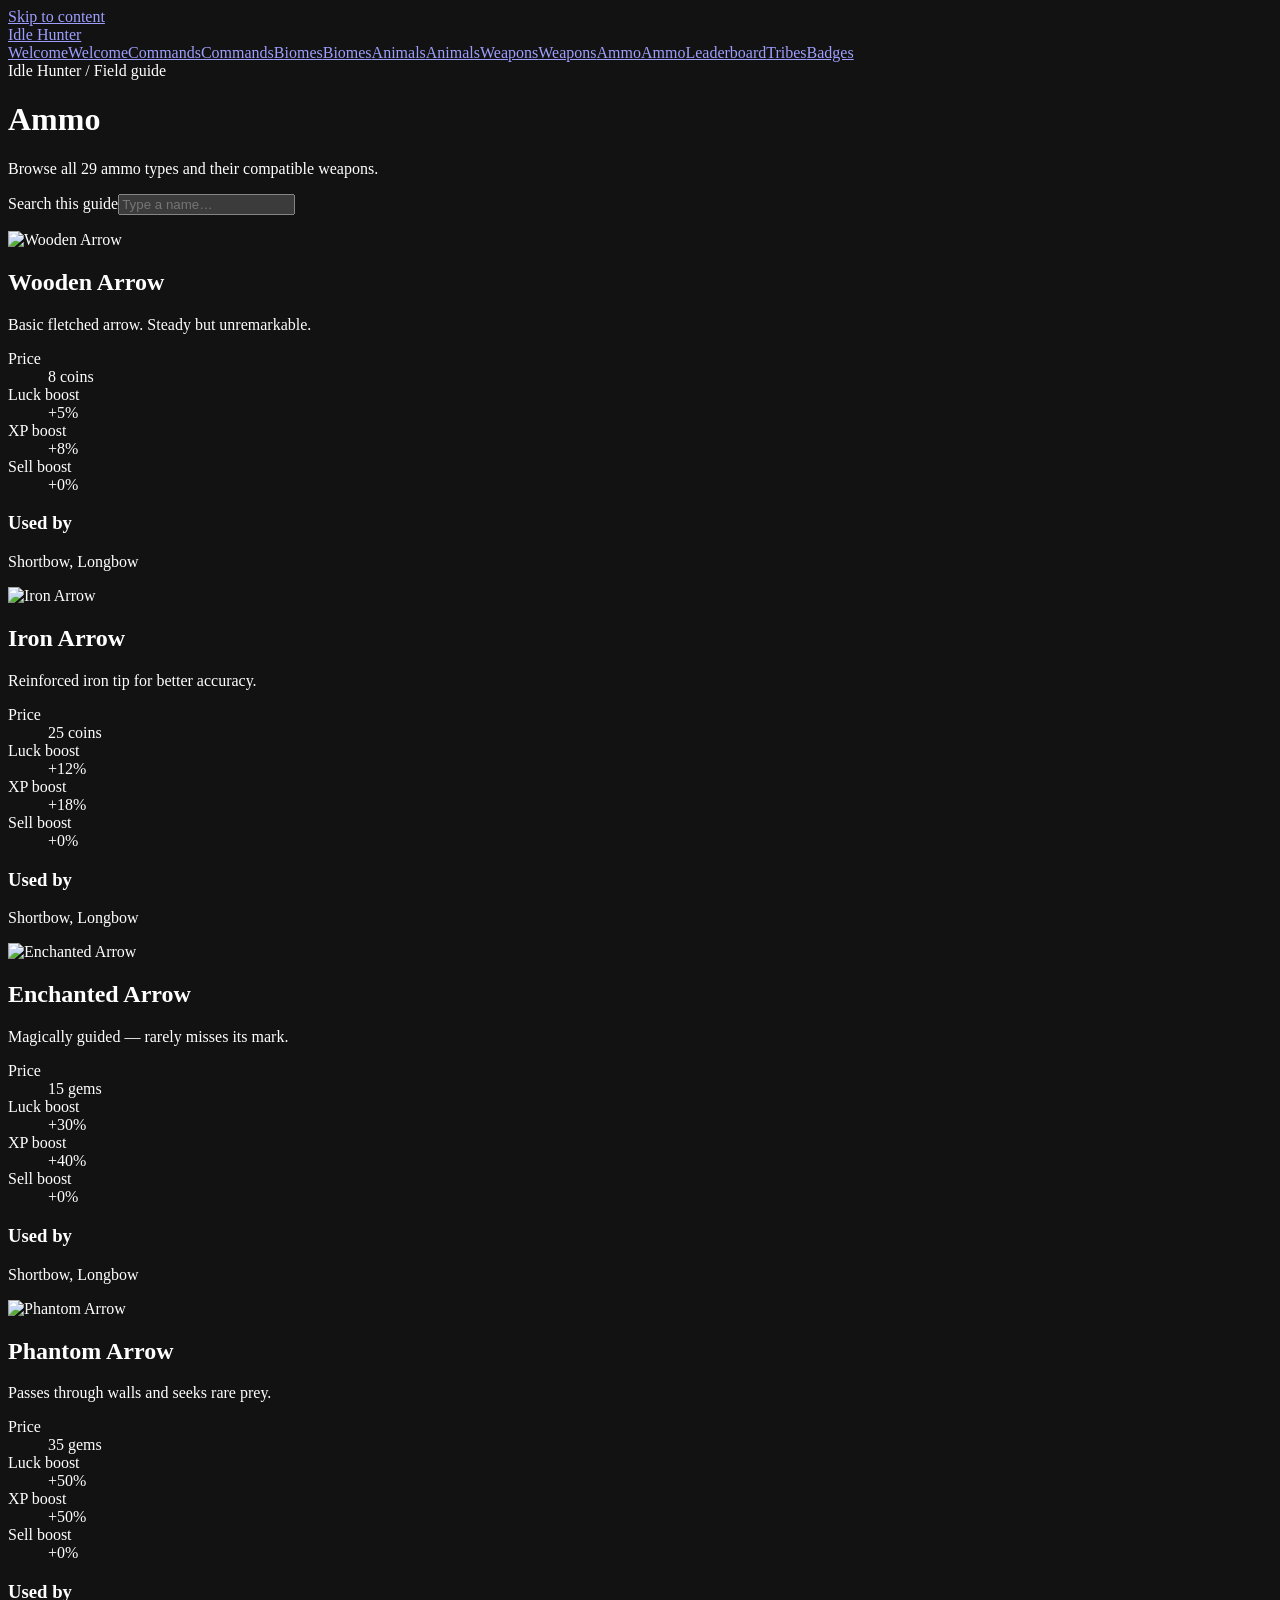
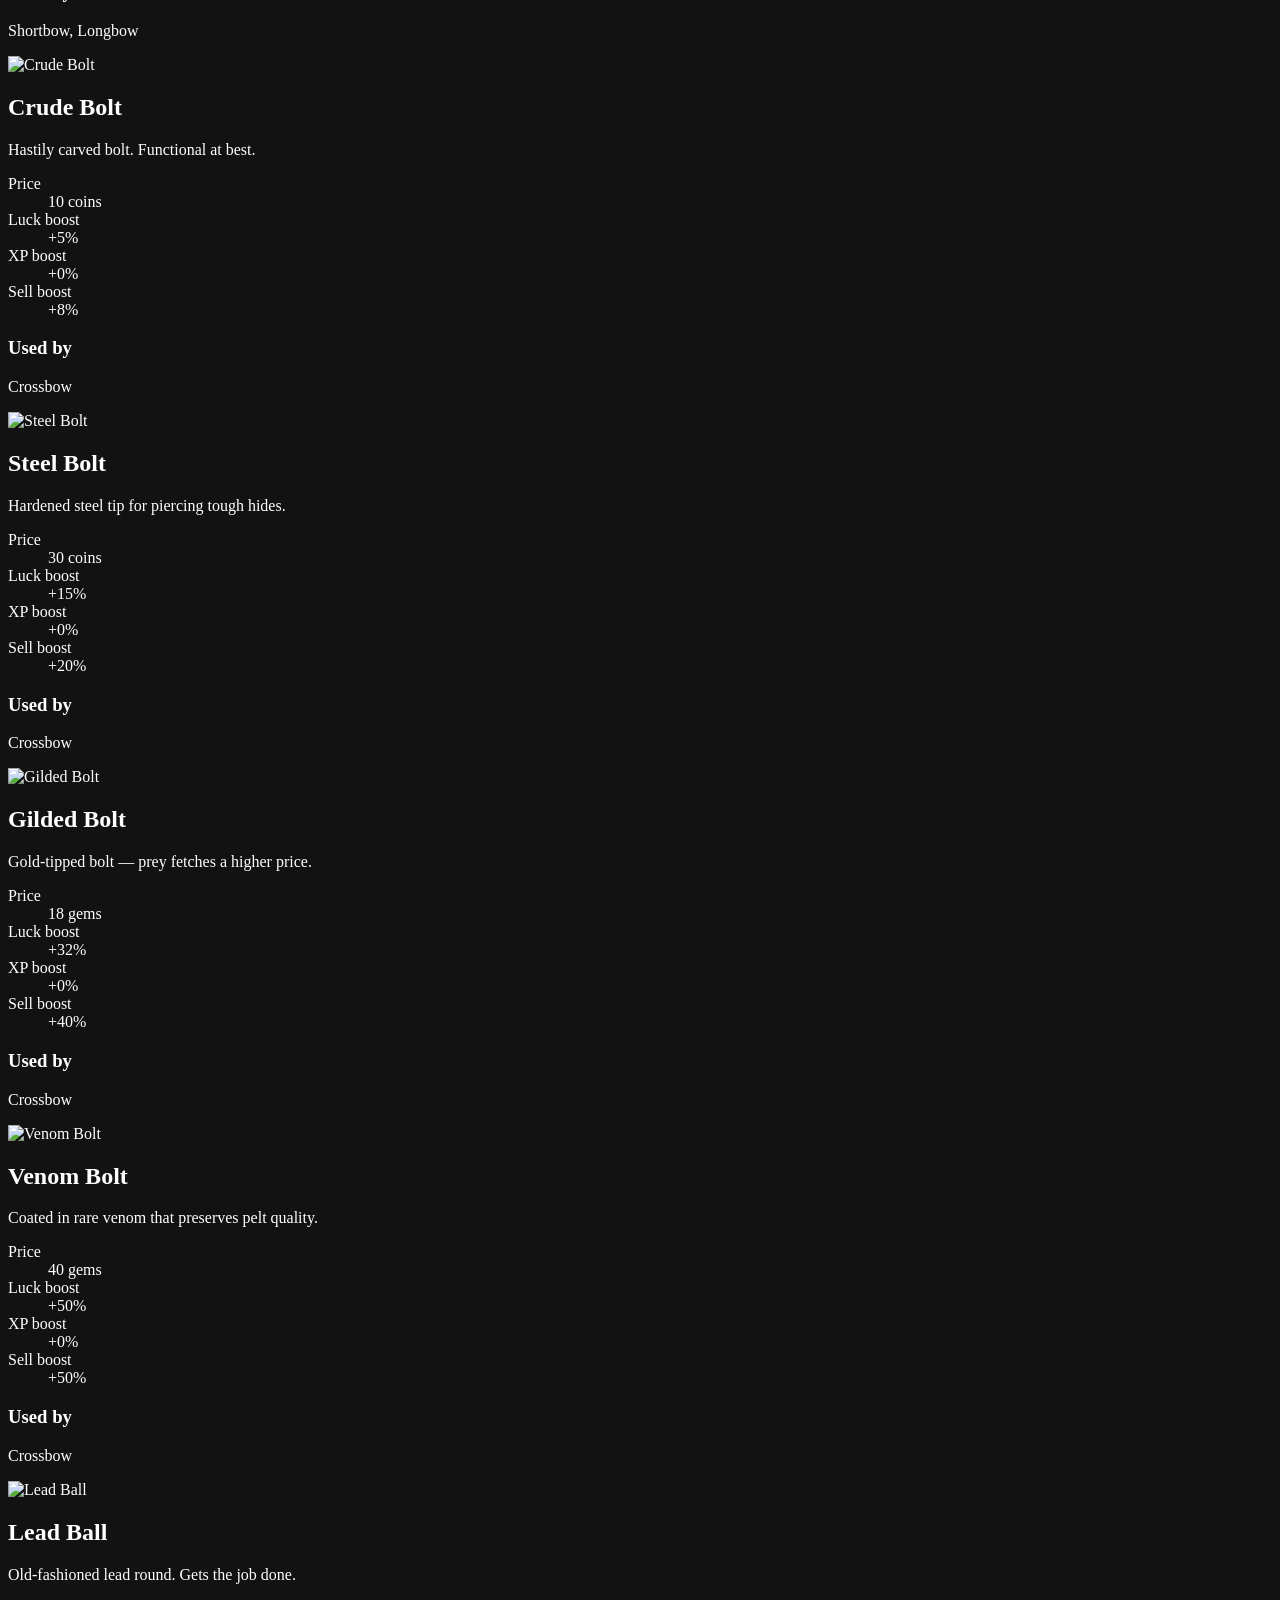
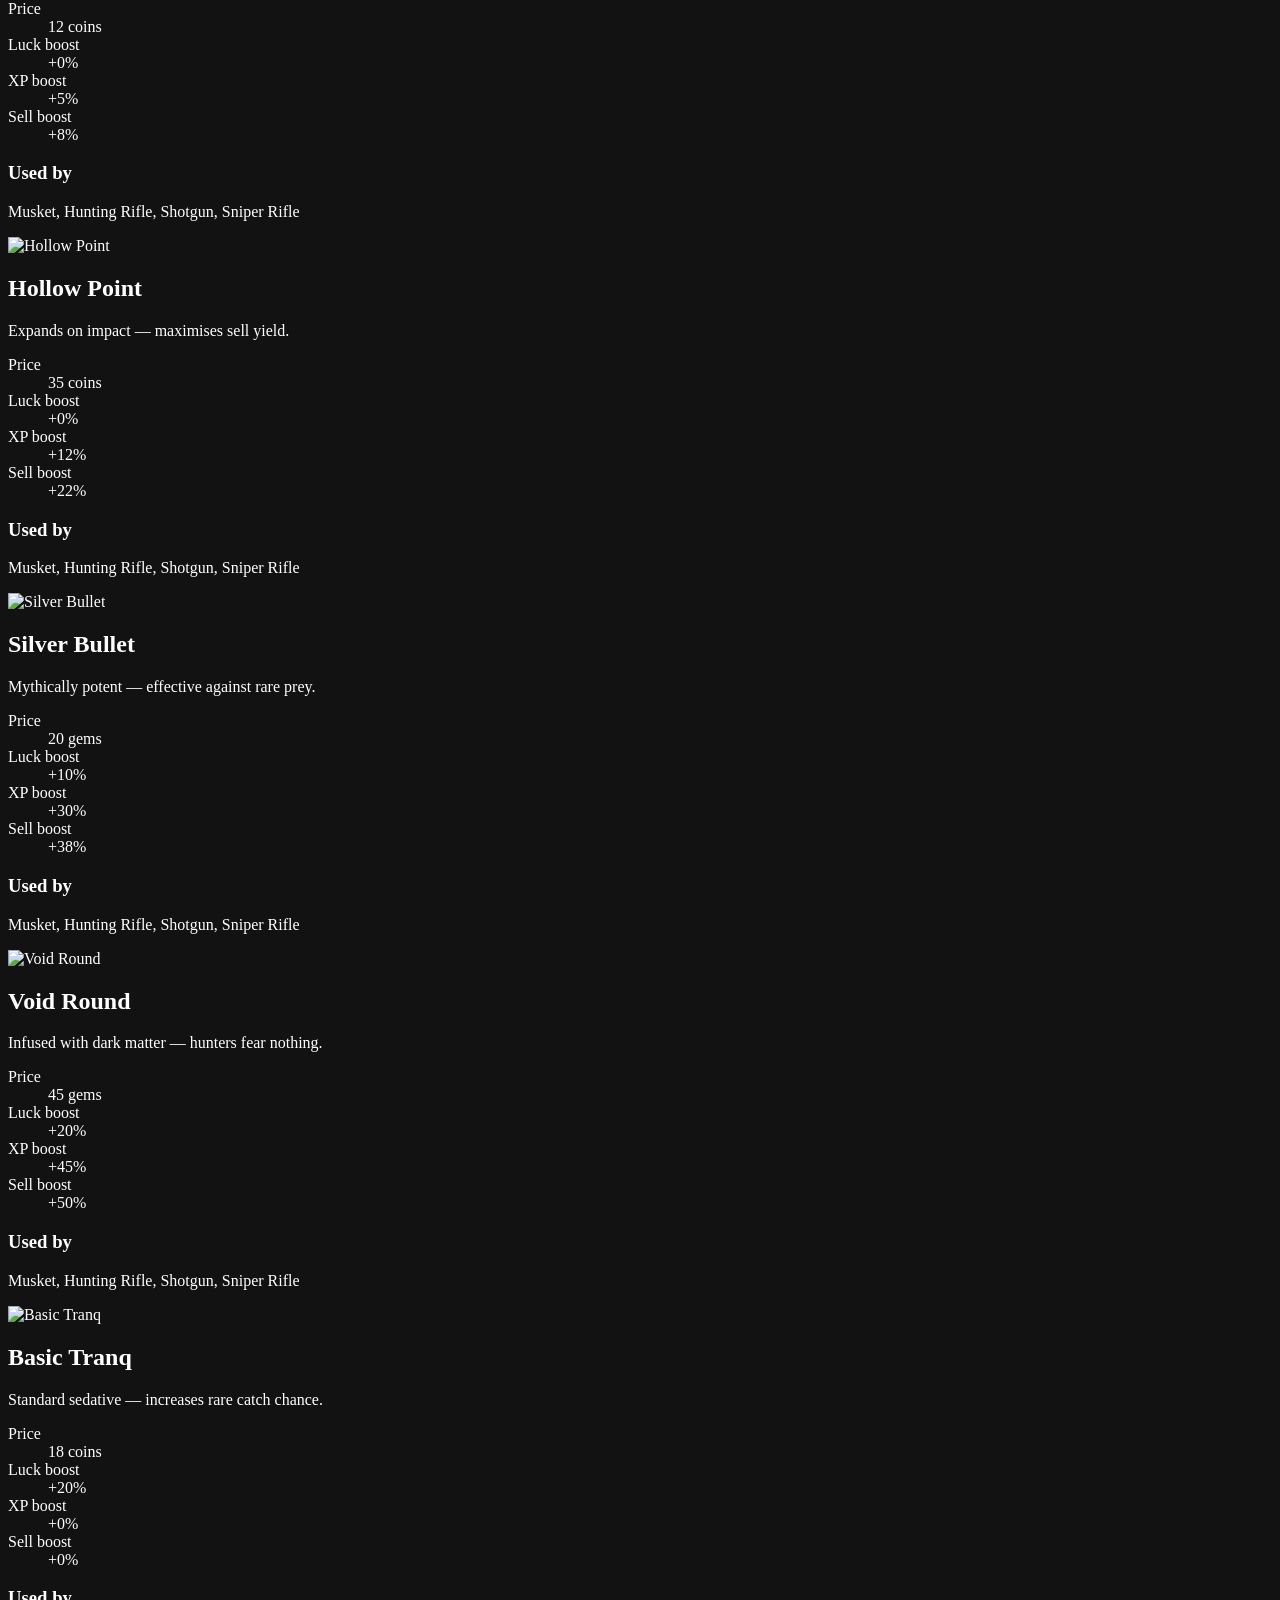
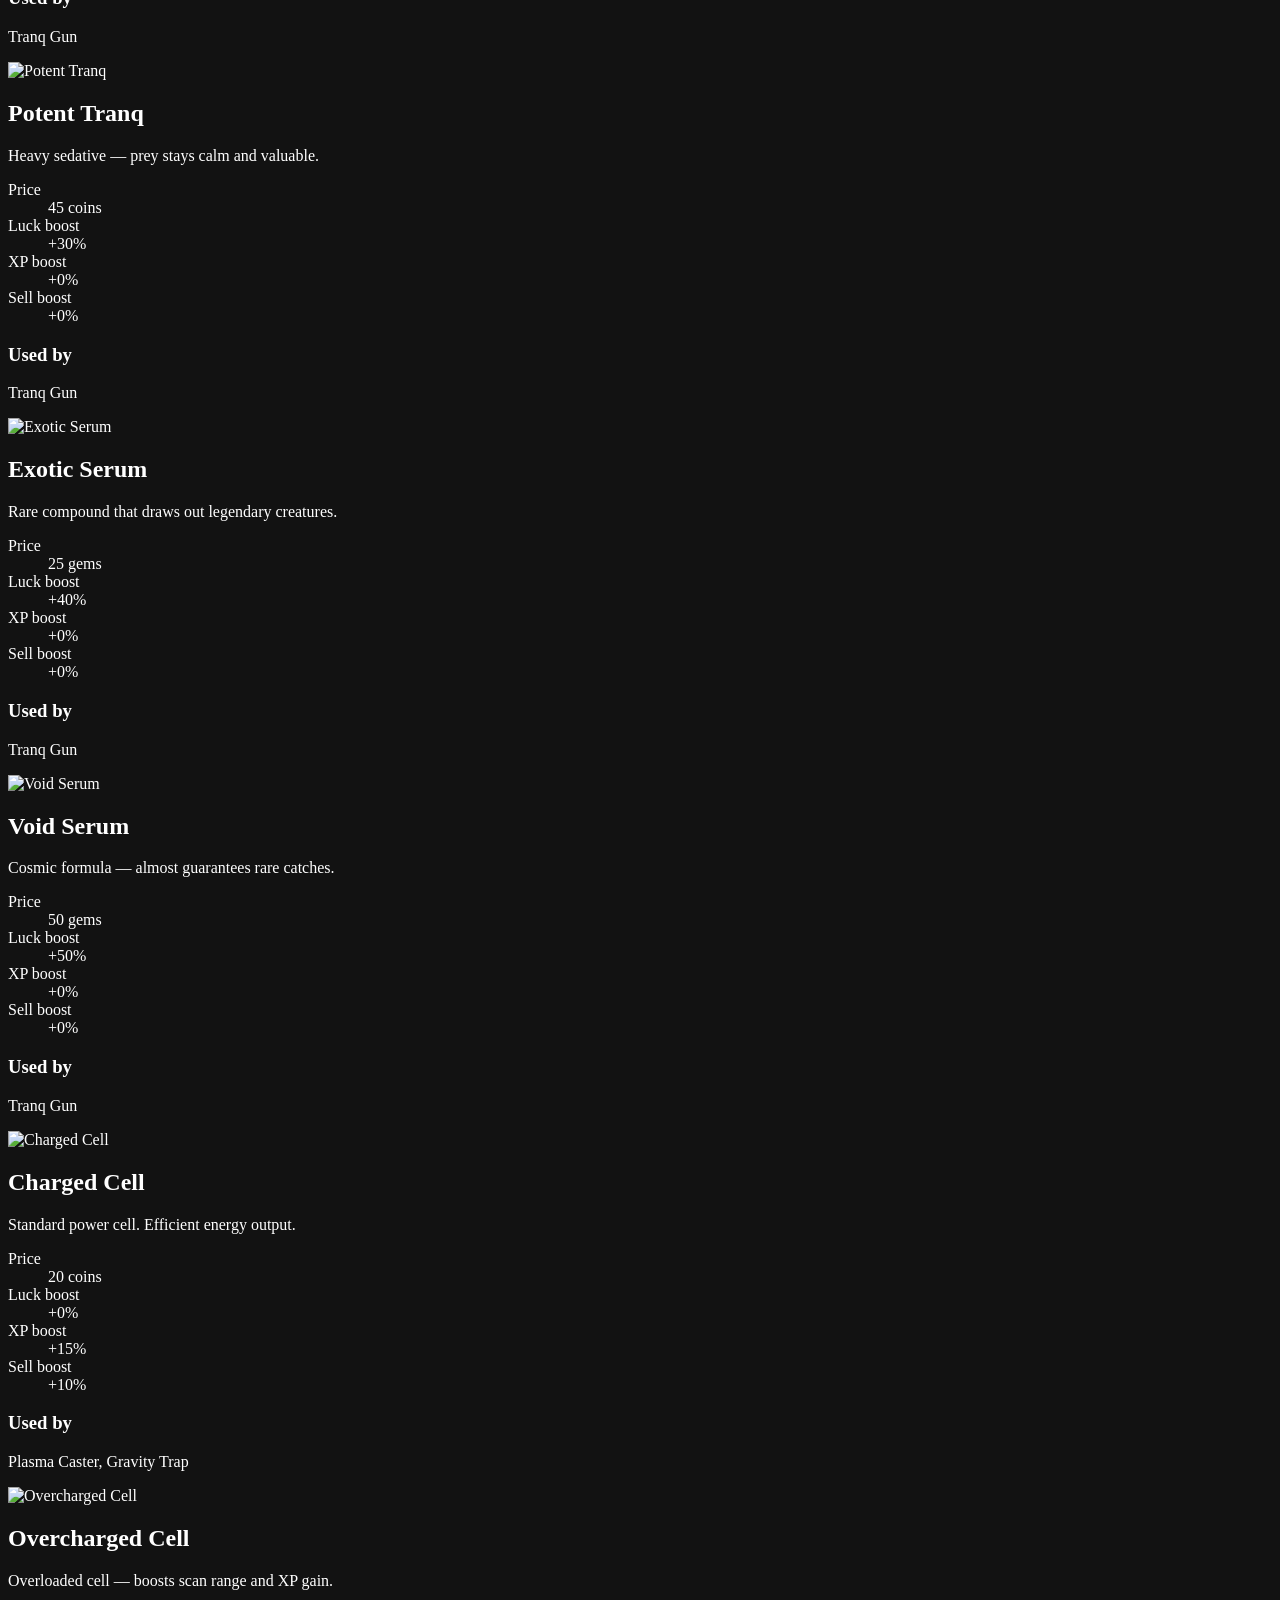
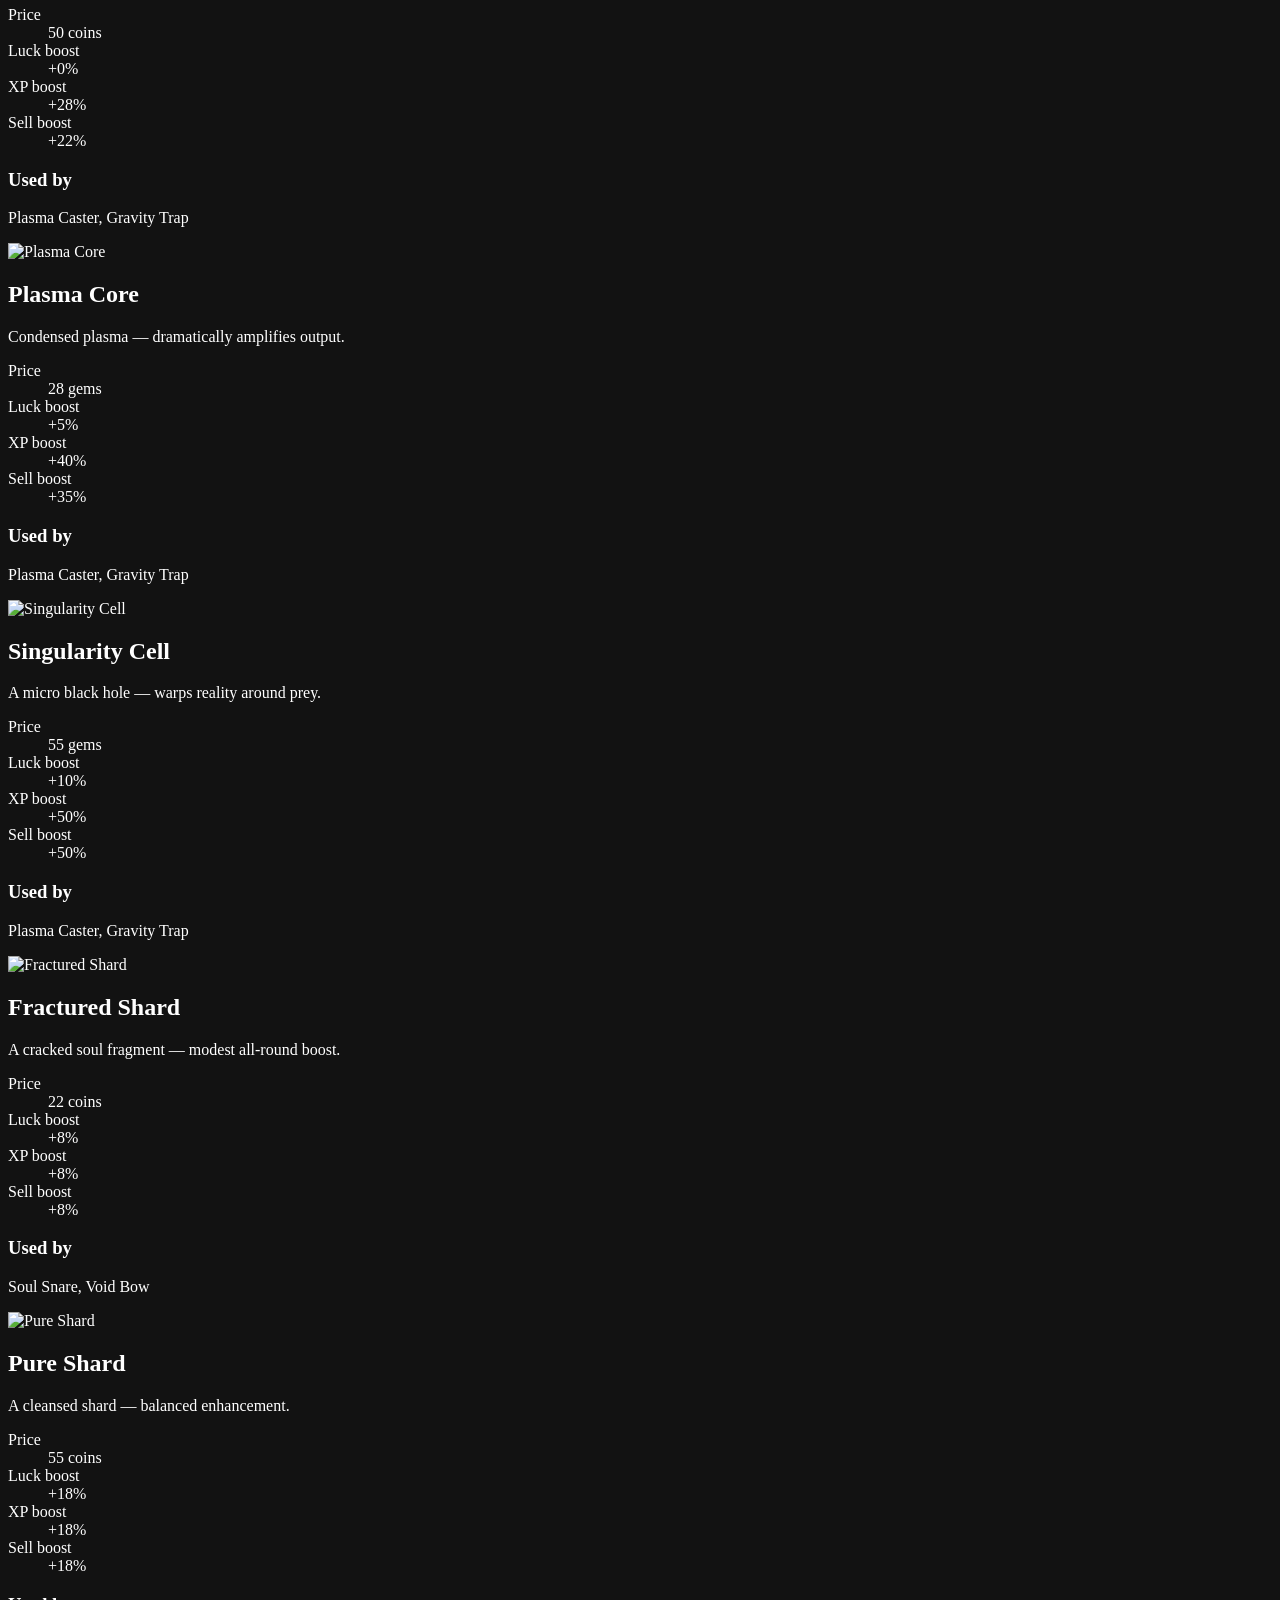
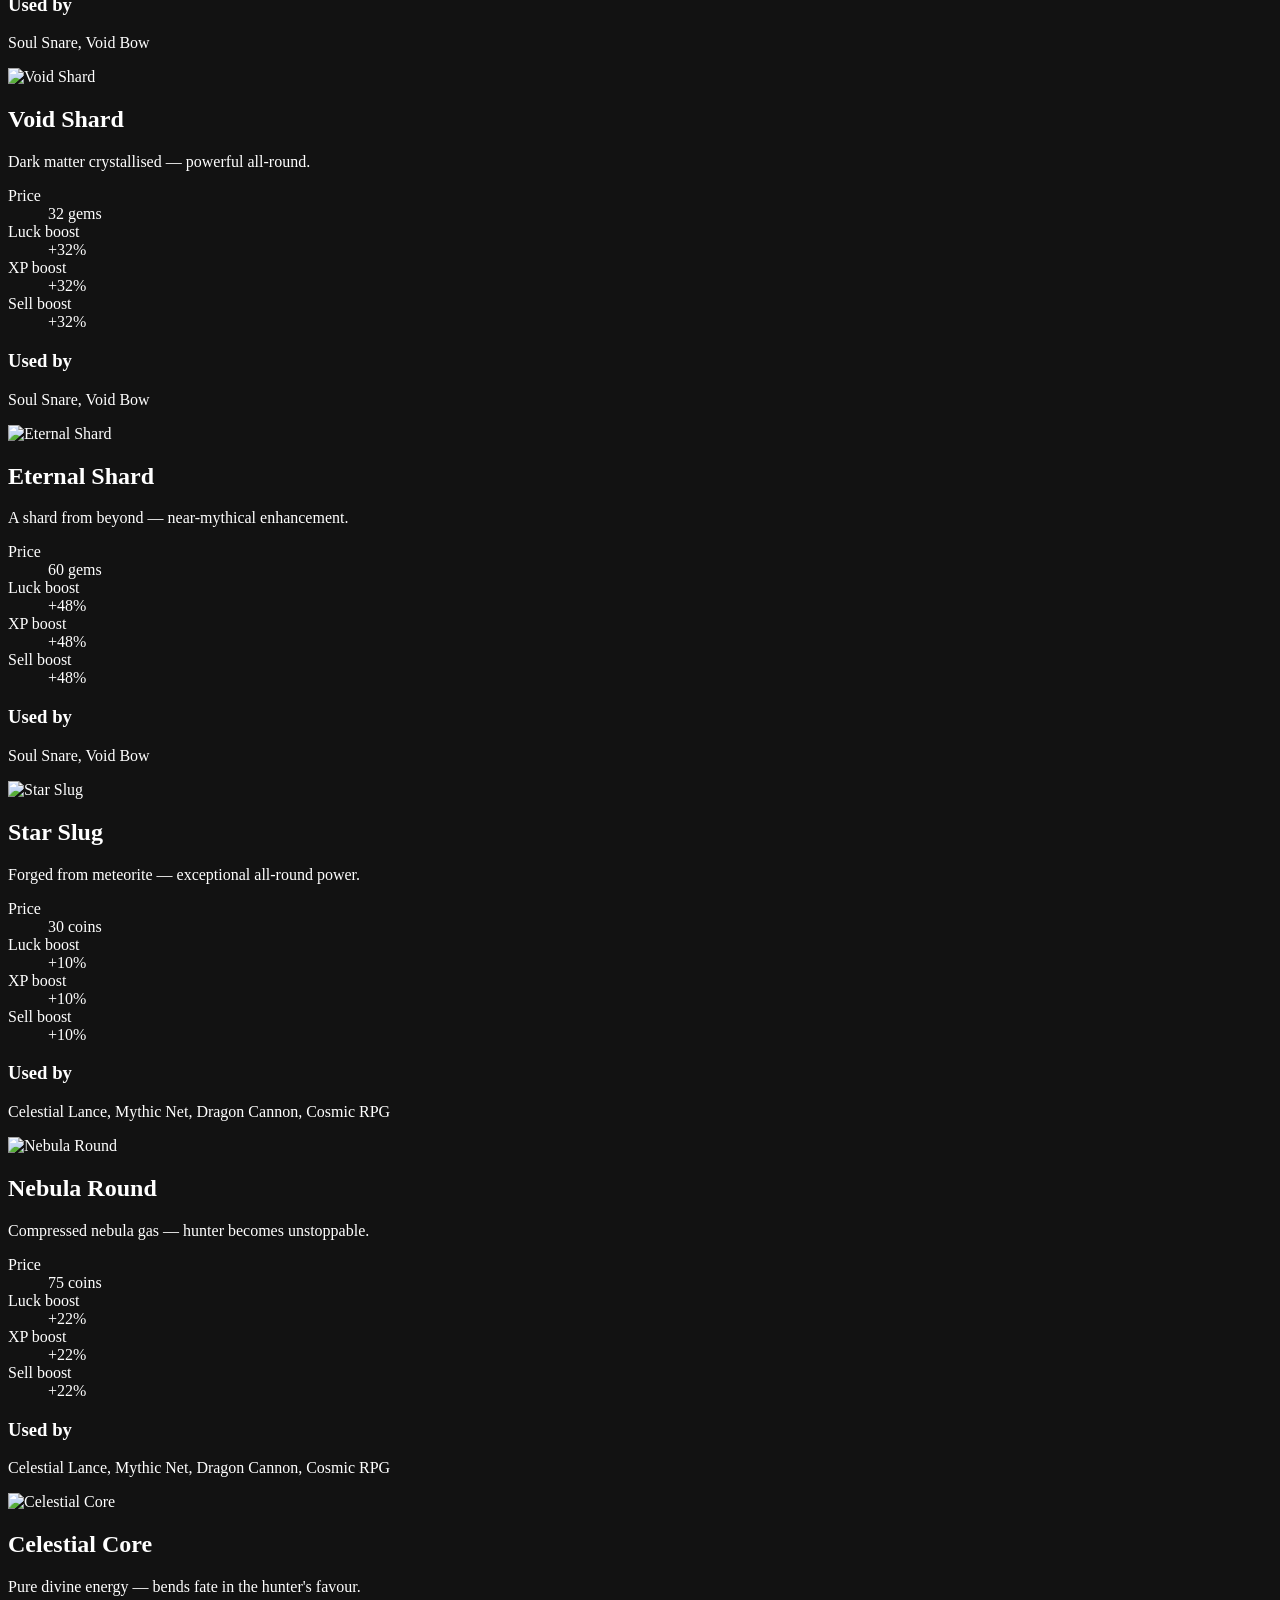
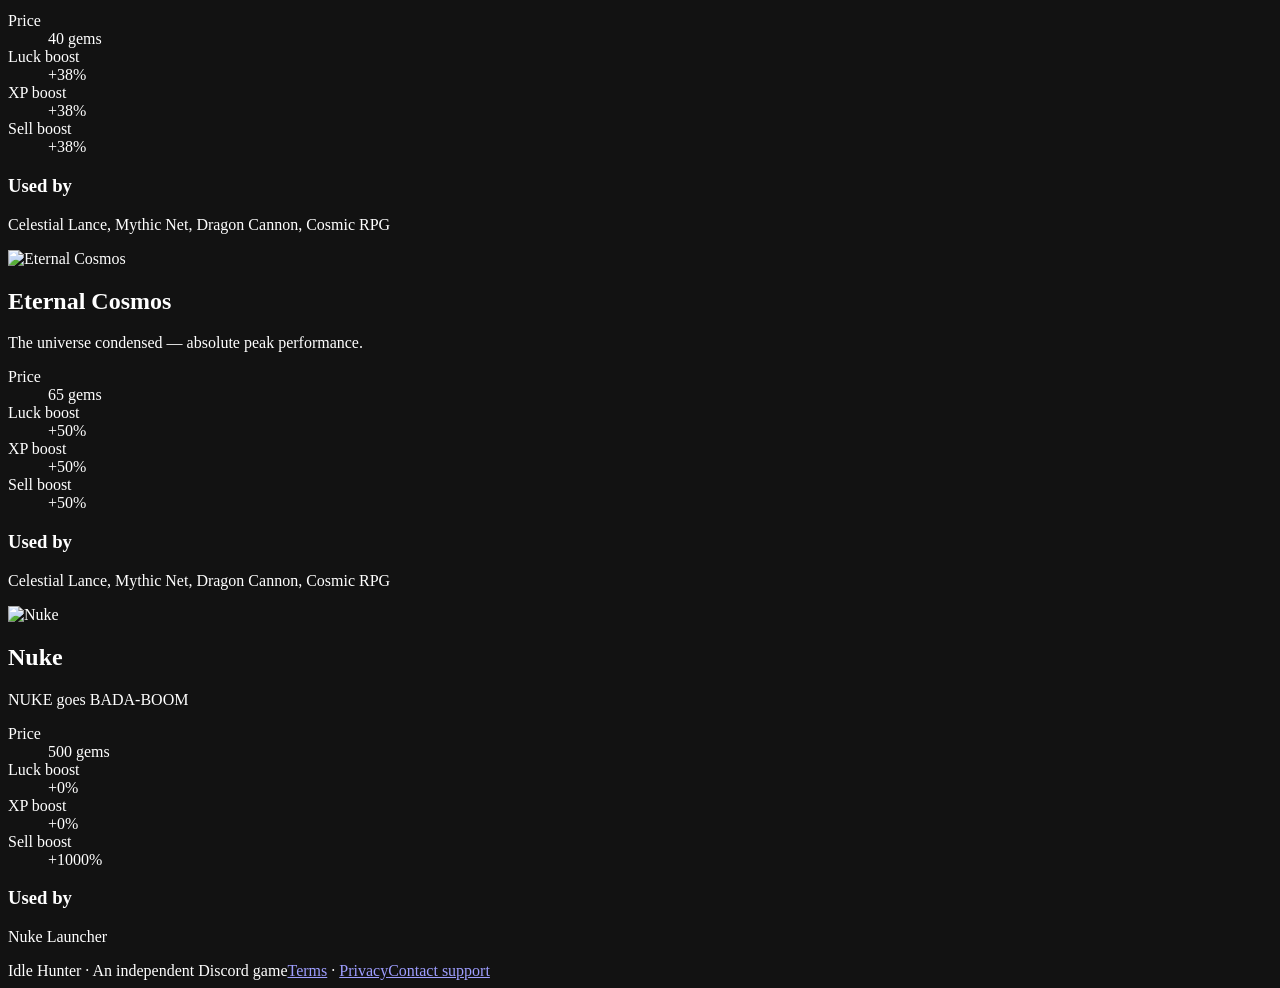
==== website/ammo.html @ c6875d7c "Add Tribes page and fix leaderboard sync rejecting bot payloads - New tribes.html: roles (with real " ====
<!doctype html><html lang="en"><head><meta charset="utf-8"><meta name="viewport" content="width=device-width, initial-scale=1"><meta name="description" content="Explore Idle Hunter, a Discord hunting game. Learn the commands, build your camp, join a tribe, and find support."><meta name="color-scheme" content="dark"><title>Ammo | Idle Hunter</title><link rel="stylesheet" href="styles.css?v=8"><link rel="preconnect" href="https://fonts.googleapis.com"><link rel="preconnect" href="https://fonts.gstatic.com" crossorigin><link href="https://fonts.googleapis.com/css2?family=Syne:wght@600;700;800&amp;family=Schibsted+Grotesk:wght@400;500;600&amp;family=Martian+Mono:wght@400;500&amp;display=swap" rel="stylesheet"><link rel="stylesheet" href="theme.css?v=11"><link rel="icon" href="assets/favicon.svg" type="image/svg+xml"></head><body><div class="scroll-progress" aria-hidden="true"></div><a class="skip" href="#main">Skip to content</a><header><nav aria-label="Main navigation"><a class="brand" href="index.html">Idle <span>Hunter</span></a><button class="mobile-toggle" aria-controls="page-tabs" aria-expanded="false" hidden>Menu</button><div class="links" id="page-tabs"><a href="index.html"><span data-scramble aria-hidden="true">Welcome</span><span class="screen-reader">Welcome</span></a><a href="commands.html"><span data-scramble aria-hidden="true">Commands</span><span class="screen-reader">Commands</span></a><a href="biomes.html"><span data-scramble aria-hidden="true">Biomes</span><span class="screen-reader">Biomes</span></a><a href="animals.html"><span data-scramble aria-hidden="true">Animals</span><span class="screen-reader">Animals</span></a><a href="weapons.html"><span data-scramble aria-hidden="true">Weapons</span><span class="screen-reader">Weapons</span></a><a href="ammo.html" aria-current="page"><span data-scramble aria-hidden="true">Ammo</span><span class="screen-reader">Ammo</span></a><a href="leaderboard.html">Leaderboard</a><a href="tribes.html">Tribes</a><a href="badges.html">Badges</a></div></nav></header><main id="main" class="wrap"><div class="eyebrow">Idle Hunter / Field guide</div><h1>Ammo</h1><p class="intro">Browse all 29 ammo types and their compatible weapons.</p><div class="catalog-controls"><label for="find">Search this guide</label><input id="find" type="search" placeholder="Type a name…" autocomplete="off"><p id="result-count" class="meta" aria-live="polite"></p></div><p id="empty" hidden>No matching entries. Try another name.</p><div class="catalog"><article class="entry" data-search="Wooden Arrow"><div class="picture-slot has-custom-image" data-kind="ammo" data-name="Wooden Arrow"><img src="assets/ammo/wooden-arrow.png?v=8" alt="Wooden Arrow" width="120" height="120" loading="lazy"></div><div class="entry-body"><h2>Wooden Arrow</h2><p>Basic fletched arrow. Steady but unremarkable.</p><dl><div><dt>Price</dt><dd>8 coins</dd></div><div><dt>Luck boost</dt><dd>+5%</dd></div><div><dt>XP boost</dt><dd>+8%</dd></div><div><dt>Sell boost</dt><dd>+0%</dd></div></dl><h3>Used by</h3><p class="meta">Shortbow, Longbow</p></div></article><article class="entry" data-search="Iron Arrow"><div class="picture-slot has-custom-image" data-kind="ammo" data-name="Iron Arrow"><img src="assets/ammo/iron-arrow.png?v=8" alt="Iron Arrow" width="120" height="120" loading="lazy"></div><div class="entry-body"><h2>Iron Arrow</h2><p>Reinforced iron tip for better accuracy.</p><dl><div><dt>Price</dt><dd>25 coins</dd></div><div><dt>Luck boost</dt><dd>+12%</dd></div><div><dt>XP boost</dt><dd>+18%</dd></div><div><dt>Sell boost</dt><dd>+0%</dd></div></dl><h3>Used by</h3><p class="meta">Shortbow, Longbow</p></div></article><article class="entry" data-search="Enchanted Arrow"><div class="picture-slot has-custom-image" data-kind="ammo" data-name="Enchanted Arrow"><img src="assets/ammo/enchanted-arrow.png?v=8" alt="Enchanted Arrow" width="120" height="120" loading="lazy"></div><div class="entry-body"><h2>Enchanted Arrow</h2><p>Magically guided — rarely misses its mark.</p><dl><div><dt>Price</dt><dd>15 gems</dd></div><div><dt>Luck boost</dt><dd>+30%</dd></div><div><dt>XP boost</dt><dd>+40%</dd></div><div><dt>Sell boost</dt><dd>+0%</dd></div></dl><h3>Used by</h3><p class="meta">Shortbow, Longbow</p></div></article><article class="entry" data-search="Phantom Arrow"><div class="picture-slot has-custom-image" data-kind="ammo" data-name="Phantom Arrow"><img src="assets/ammo/phantom-arrow.png?v=8" alt="Phantom Arrow" width="120" height="120" loading="lazy"></div><div class="entry-body"><h2>Phantom Arrow</h2><p>Passes through walls and seeks rare prey.</p><dl><div><dt>Price</dt><dd>35 gems</dd></div><div><dt>Luck boost</dt><dd>+50%</dd></div><div><dt>XP boost</dt><dd>+50%</dd></div><div><dt>Sell boost</dt><dd>+0%</dd></div></dl><h3>Used by</h3><p class="meta">Shortbow, Longbow</p></div></article><article class="entry" data-search="Crude Bolt"><div class="picture-slot has-custom-image" data-kind="ammo" data-name="Crude Bolt"><img src="assets/ammo/crude-bolt.png?v=8" alt="Crude Bolt" width="120" height="120" loading="lazy"></div><div class="entry-body"><h2>Crude Bolt</h2><p>Hastily carved bolt. Functional at best.</p><dl><div><dt>Price</dt><dd>10 coins</dd></div><div><dt>Luck boost</dt><dd>+5%</dd></div><div><dt>XP boost</dt><dd>+0%</dd></div><div><dt>Sell boost</dt><dd>+8%</dd></div></dl><h3>Used by</h3><p class="meta">Crossbow</p></div></article><article class="entry" data-search="Steel Bolt"><div class="picture-slot has-custom-image" data-kind="ammo" data-name="Steel Bolt"><img src="assets/ammo/steel-bolt.png?v=8" alt="Steel Bolt" width="120" height="120" loading="lazy"></div><div class="entry-body"><h2>Steel Bolt</h2><p>Hardened steel tip for piercing tough hides.</p><dl><div><dt>Price</dt><dd>30 coins</dd></div><div><dt>Luck boost</dt><dd>+15%</dd></div><div><dt>XP boost</dt><dd>+0%</dd></div><div><dt>Sell boost</dt><dd>+20%</dd></div></dl><h3>Used by</h3><p class="meta">Crossbow</p></div></article><article class="entry" data-search="Gilded Bolt"><div class="picture-slot has-custom-image" data-kind="ammo" data-name="Gilded Bolt"><img src="assets/ammo/gilded-bolt.png?v=8" alt="Gilded Bolt" width="120" height="120" loading="lazy"></div><div class="entry-body"><h2>Gilded Bolt</h2><p>Gold-tipped bolt — prey fetches a higher price.</p><dl><div><dt>Price</dt><dd>18 gems</dd></div><div><dt>Luck boost</dt><dd>+32%</dd></div><div><dt>XP boost</dt><dd>+0%</dd></div><div><dt>Sell boost</dt><dd>+40%</dd></div></dl><h3>Used by</h3><p class="meta">Crossbow</p></div></article><article class="entry" data-search="Venom Bolt"><div class="picture-slot has-custom-image" data-kind="ammo" data-name="Venom Bolt"><img src="assets/ammo/venom-bolt.png?v=8" alt="Venom Bolt" width="120" height="120" loading="lazy"></div><div class="entry-body"><h2>Venom Bolt</h2><p>Coated in rare venom that preserves pelt quality.</p><dl><div><dt>Price</dt><dd>40 gems</dd></div><div><dt>Luck boost</dt><dd>+50%</dd></div><div><dt>XP boost</dt><dd>+0%</dd></div><div><dt>Sell boost</dt><dd>+50%</dd></div></dl><h3>Used by</h3><p class="meta">Crossbow</p></div></article><article class="entry" data-search="Lead Ball"><div class="picture-slot has-custom-image" data-kind="ammo" data-name="Lead Ball"><img src="assets/ammo/lead-ball.png?v=8" alt="Lead Ball" width="120" height="120" loading="lazy"></div><div class="entry-body"><h2>Lead Ball</h2><p>Old-fashioned lead round. Gets the job done.</p><dl><div><dt>Price</dt><dd>12 coins</dd></div><div><dt>Luck boost</dt><dd>+0%</dd></div><div><dt>XP boost</dt><dd>+5%</dd></div><div><dt>Sell boost</dt><dd>+8%</dd></div></dl><h3>Used by</h3><p class="meta">Musket, Hunting Rifle, Shotgun, Sniper Rifle</p></div></article><article class="entry" data-search="Hollow Point"><div class="picture-slot has-custom-image" data-kind="ammo" data-name="Hollow Point"><img src="assets/ammo/hollow-point.png?v=8" alt="Hollow Point" width="120" height="120" loading="lazy"></div><div class="entry-body"><h2>Hollow Point</h2><p>Expands on impact — maximises sell yield.</p><dl><div><dt>Price</dt><dd>35 coins</dd></div><div><dt>Luck boost</dt><dd>+0%</dd></div><div><dt>XP boost</dt><dd>+12%</dd></div><div><dt>Sell boost</dt><dd>+22%</dd></div></dl><h3>Used by</h3><p class="meta">Musket, Hunting Rifle, Shotgun, Sniper Rifle</p></div></article><article class="entry" data-search="Silver Bullet"><div class="picture-slot has-custom-image" data-kind="ammo" data-name="Silver Bullet"><img src="assets/ammo/silver-bullet.png?v=8" alt="Silver Bullet" width="120" height="120" loading="lazy"></div><div class="entry-body"><h2>Silver Bullet</h2><p>Mythically potent — effective against rare prey.</p><dl><div><dt>Price</dt><dd>20 gems</dd></div><div><dt>Luck boost</dt><dd>+10%</dd></div><div><dt>XP boost</dt><dd>+30%</dd></div><div><dt>Sell boost</dt><dd>+38%</dd></div></dl><h3>Used by</h3><p class="meta">Musket, Hunting Rifle, Shotgun, Sniper Rifle</p></div></article><article class="entry" data-search="Void Round"><div class="picture-slot has-custom-image" data-kind="ammo" data-name="Void Round"><img src="assets/ammo/void-round.png?v=8" alt="Void Round" width="120" height="120" loading="lazy"></div><div class="entry-body"><h2>Void Round</h2><p>Infused with dark matter — hunters fear nothing.</p><dl><div><dt>Price</dt><dd>45 gems</dd></div><div><dt>Luck boost</dt><dd>+20%</dd></div><div><dt>XP boost</dt><dd>+45%</dd></div><div><dt>Sell boost</dt><dd>+50%</dd></div></dl><h3>Used by</h3><p class="meta">Musket, Hunting Rifle, Shotgun, Sniper Rifle</p></div></article><article class="entry" data-search="Basic Tranq"><div class="picture-slot has-custom-image" data-kind="ammo" data-name="Basic Tranq"><img src="assets/ammo/basic-tranq.png?v=8" alt="Basic Tranq" width="120" height="120" loading="lazy"></div><div class="entry-body"><h2>Basic Tranq</h2><p>Standard sedative — increases rare catch chance.</p><dl><div><dt>Price</dt><dd>18 coins</dd></div><div><dt>Luck boost</dt><dd>+20%</dd></div><div><dt>XP boost</dt><dd>+0%</dd></div><div><dt>Sell boost</dt><dd>+0%</dd></div></dl><h3>Used by</h3><p class="meta">Tranq Gun</p></div></article><article class="entry" data-search="Potent Tranq"><div class="picture-slot has-custom-image" data-kind="ammo" data-name="Potent Tranq"><img src="assets/ammo/potent-tranq.png?v=8" alt="Potent Tranq" width="120" height="120" loading="lazy"></div><div class="entry-body"><h2>Potent Tranq</h2><p>Heavy sedative — prey stays calm and valuable.</p><dl><div><dt>Price</dt><dd>45 coins</dd></div><div><dt>Luck boost</dt><dd>+30%</dd></div><div><dt>XP boost</dt><dd>+0%</dd></div><div><dt>Sell boost</dt><dd>+0%</dd></div></dl><h3>Used by</h3><p class="meta">Tranq Gun</p></div></article><article class="entry" data-search="Exotic Serum"><div class="picture-slot has-custom-image" data-kind="ammo" data-name="Exotic Serum"><img src="assets/ammo/exotic-serum.png?v=8" alt="Exotic Serum" width="120" height="120" loading="lazy"></div><div class="entry-body"><h2>Exotic Serum</h2><p>Rare compound that draws out legendary creatures.</p><dl><div><dt>Price</dt><dd>25 gems</dd></div><div><dt>Luck boost</dt><dd>+40%</dd></div><div><dt>XP boost</dt><dd>+0%</dd></div><div><dt>Sell boost</dt><dd>+0%</dd></div></dl><h3>Used by</h3><p class="meta">Tranq Gun</p></div></article><article class="entry" data-search="Void Serum"><div class="picture-slot has-custom-image" data-kind="ammo" data-name="Void Serum"><img src="assets/ammo/void-serum.png?v=8" alt="Void Serum" width="120" height="120" loading="lazy"></div><div class="entry-body"><h2>Void Serum</h2><p>Cosmic formula — almost guarantees rare catches.</p><dl><div><dt>Price</dt><dd>50 gems</dd></div><div><dt>Luck boost</dt><dd>+50%</dd></div><div><dt>XP boost</dt><dd>+0%</dd></div><div><dt>Sell boost</dt><dd>+0%</dd></div></dl><h3>Used by</h3><p class="meta">Tranq Gun</p></div></article><article class="entry" data-search="Charged Cell"><div class="picture-slot has-custom-image" data-kind="ammo" data-name="Charged Cell"><img src="assets/ammo/charged-cell.png?v=8" alt="Charged Cell" width="120" height="120" loading="lazy"></div><div class="entry-body"><h2>Charged Cell</h2><p>Standard power cell. Efficient energy output.</p><dl><div><dt>Price</dt><dd>20 coins</dd></div><div><dt>Luck boost</dt><dd>+0%</dd></div><div><dt>XP boost</dt><dd>+15%</dd></div><div><dt>Sell boost</dt><dd>+10%</dd></div></dl><h3>Used by</h3><p class="meta">Plasma Caster, Gravity Trap</p></div></article><article class="entry" data-search="Overcharged Cell"><div class="picture-slot has-custom-image" data-kind="ammo" data-name="Overcharged Cell"><img src="assets/ammo/overcharged-cell.png?v=8" alt="Overcharged Cell" width="120" height="120" loading="lazy"></div><div class="entry-body"><h2>Overcharged Cell</h2><p>Overloaded cell — boosts scan range and XP gain.</p><dl><div><dt>Price</dt><dd>50 coins</dd></div><div><dt>Luck boost</dt><dd>+0%</dd></div><div><dt>XP boost</dt><dd>+28%</dd></div><div><dt>Sell boost</dt><dd>+22%</dd></div></dl><h3>Used by</h3><p class="meta">Plasma Caster, Gravity Trap</p></div></article><article class="entry" data-search="Plasma Core"><div class="picture-slot has-custom-image" data-kind="ammo" data-name="Plasma Core"><img src="assets/ammo/plasma-core.png?v=8" alt="Plasma Core" width="120" height="120" loading="lazy"></div><div class="entry-body"><h2>Plasma Core</h2><p>Condensed plasma — dramatically amplifies output.</p><dl><div><dt>Price</dt><dd>28 gems</dd></div><div><dt>Luck boost</dt><dd>+5%</dd></div><div><dt>XP boost</dt><dd>+40%</dd></div><div><dt>Sell boost</dt><dd>+35%</dd></div></dl><h3>Used by</h3><p class="meta">Plasma Caster, Gravity Trap</p></div></article><article class="entry" data-search="Singularity Cell"><div class="picture-slot has-custom-image" data-kind="ammo" data-name="Singularity Cell"><img src="assets/ammo/singularity-cell.png?v=8" alt="Singularity Cell" width="120" height="120" loading="lazy"></div><div class="entry-body"><h2>Singularity Cell</h2><p>A micro black hole — warps reality around prey.</p><dl><div><dt>Price</dt><dd>55 gems</dd></div><div><dt>Luck boost</dt><dd>+10%</dd></div><div><dt>XP boost</dt><dd>+50%</dd></div><div><dt>Sell boost</dt><dd>+50%</dd></div></dl><h3>Used by</h3><p class="meta">Plasma Caster, Gravity Trap</p></div></article><article class="entry" data-search="Fractured Shard"><div class="picture-slot has-custom-image" data-kind="ammo" data-name="Fractured Shard"><img src="assets/ammo/fractured-shard.png?v=8" alt="Fractured Shard" width="120" height="120" loading="lazy"></div><div class="entry-body"><h2>Fractured Shard</h2><p>A cracked soul fragment — modest all-round boost.</p><dl><div><dt>Price</dt><dd>22 coins</dd></div><div><dt>Luck boost</dt><dd>+8%</dd></div><div><dt>XP boost</dt><dd>+8%</dd></div><div><dt>Sell boost</dt><dd>+8%</dd></div></dl><h3>Used by</h3><p class="meta">Soul Snare, Void Bow</p></div></article><article class="entry" data-search="Pure Shard"><div class="picture-slot has-custom-image" data-kind="ammo" data-name="Pure Shard"><img src="assets/ammo/pure-shard.png?v=8" alt="Pure Shard" width="120" height="120" loading="lazy"></div><div class="entry-body"><h2>Pure Shard</h2><p>A cleansed shard — balanced enhancement.</p><dl><div><dt>Price</dt><dd>55 coins</dd></div><div><dt>Luck boost</dt><dd>+18%</dd></div><div><dt>XP boost</dt><dd>+18%</dd></div><div><dt>Sell boost</dt><dd>+18%</dd></div></dl><h3>Used by</h3><p class="meta">Soul Snare, Void Bow</p></div></article><article class="entry" data-search="Void Shard"><div class="picture-slot has-custom-image" data-kind="ammo" data-name="Void Shard"><img src="assets/ammo/void-shard.png?v=8" alt="Void Shard" width="120" height="120" loading="lazy"></div><div class="entry-body"><h2>Void Shard</h2><p>Dark matter crystallised — powerful all-round.</p><dl><div><dt>Price</dt><dd>32 gems</dd></div><div><dt>Luck boost</dt><dd>+32%</dd></div><div><dt>XP boost</dt><dd>+32%</dd></div><div><dt>Sell boost</dt><dd>+32%</dd></div></dl><h3>Used by</h3><p class="meta">Soul Snare, Void Bow</p></div></article><article class="entry" data-search="Eternal Shard"><div class="picture-slot has-custom-image" data-kind="ammo" data-name="Eternal Shard"><img src="assets/ammo/eternal-shard.png?v=8" alt="Eternal Shard" width="120" height="120" loading="lazy"></div><div class="entry-body"><h2>Eternal Shard</h2><p>A shard from beyond — near-mythical enhancement.</p><dl><div><dt>Price</dt><dd>60 gems</dd></div><div><dt>Luck boost</dt><dd>+48%</dd></div><div><dt>XP boost</dt><dd>+48%</dd></div><div><dt>Sell boost</dt><dd>+48%</dd></div></dl><h3>Used by</h3><p class="meta">Soul Snare, Void Bow</p></div></article><article class="entry" data-search="Star Slug"><div class="picture-slot has-custom-image" data-kind="ammo" data-name="Star Slug"><img src="assets/ammo/star-slug.png?v=8" alt="Star Slug" width="120" height="120" loading="lazy"></div><div class="entry-body"><h2>Star Slug</h2><p>Forged from meteorite — exceptional all-round power.</p><dl><div><dt>Price</dt><dd>30 coins</dd></div><div><dt>Luck boost</dt><dd>+10%</dd></div><div><dt>XP boost</dt><dd>+10%</dd></div><div><dt>Sell boost</dt><dd>+10%</dd></div></dl><h3>Used by</h3><p class="meta">Celestial Lance, Mythic Net, Dragon Cannon, Cosmic RPG</p></div></article><article class="entry" data-search="Nebula Round"><div class="picture-slot has-custom-image" data-kind="ammo" data-name="Nebula Round"><img src="assets/ammo/nebula-round.png?v=8" alt="Nebula Round" width="120" height="120" loading="lazy"></div><div class="entry-body"><h2>Nebula Round</h2><p>Compressed nebula gas — hunter becomes unstoppable.</p><dl><div><dt>Price</dt><dd>75 coins</dd></div><div><dt>Luck boost</dt><dd>+22%</dd></div><div><dt>XP boost</dt><dd>+22%</dd></div><div><dt>Sell boost</dt><dd>+22%</dd></div></dl><h3>Used by</h3><p class="meta">Celestial Lance, Mythic Net, Dragon Cannon, Cosmic RPG</p></div></article><article class="entry" data-search="Celestial Core"><div class="picture-slot has-custom-image" data-kind="ammo" data-name="Celestial Core"><img src="assets/ammo/celestial-core.png?v=8" alt="Celestial Core" width="120" height="120" loading="lazy"></div><div class="entry-body"><h2>Celestial Core</h2><p>Pure divine energy — bends fate in the hunter&#x27;s favour.</p><dl><div><dt>Price</dt><dd>40 gems</dd></div><div><dt>Luck boost</dt><dd>+38%</dd></div><div><dt>XP boost</dt><dd>+38%</dd></div><div><dt>Sell boost</dt><dd>+38%</dd></div></dl><h3>Used by</h3><p class="meta">Celestial Lance, Mythic Net, Dragon Cannon, Cosmic RPG</p></div></article><article class="entry" data-search="Eternal Cosmos"><div class="picture-slot has-custom-image" data-kind="ammo" data-name="Eternal Cosmos"><img src="assets/ammo/eternal-cosmos.png?v=8" alt="Eternal Cosmos" width="120" height="120" loading="lazy"></div><div class="entry-body"><h2>Eternal Cosmos</h2><p>The universe condensed — absolute peak performance.</p><dl><div><dt>Price</dt><dd>65 gems</dd></div><div><dt>Luck boost</dt><dd>+50%</dd></div><div><dt>XP boost</dt><dd>+50%</dd></div><div><dt>Sell boost</dt><dd>+50%</dd></div></dl><h3>Used by</h3><p class="meta">Celestial Lance, Mythic Net, Dragon Cannon, Cosmic RPG</p></div></article><article class="entry" data-search="Nuke"><div class="picture-slot has-custom-image" data-kind="ammo" data-name="Nuke"><img src="assets/ammo/nuke.png?v=8" alt="Nuke" width="120" height="120" loading="lazy"></div><div class="entry-body"><h2>Nuke</h2><p>NUKE goes BADA-BOOM</p><dl><div><dt>Price</dt><dd>500 gems</dd></div><div><dt>Luck boost</dt><dd>+0%</dd></div><div><dt>XP boost</dt><dd>+0%</dd></div><div><dt>Sell boost</dt><dd>+1000%</dd></div></dl><h3>Used by</h3><p class="meta">Nuke Launcher</p></div></article></div></main><footer><div><span>Idle Hunter · An independent Discord game</span><span><a href="terms.html">Terms</a> · <a href="privacy.html">Privacy</a></span><a href="https://discord.gg/X9JzdxeS8p">Contact support</a></div></footer><script src="images.js?v=8"></script><script src="catalog.js?v=8"></script><script src="site.js?v=8"></script><button id="to-top" class="to-top" hidden aria-label="Back to top">↑ Top</button><script src="effects.js?v=8"></script></body></html>
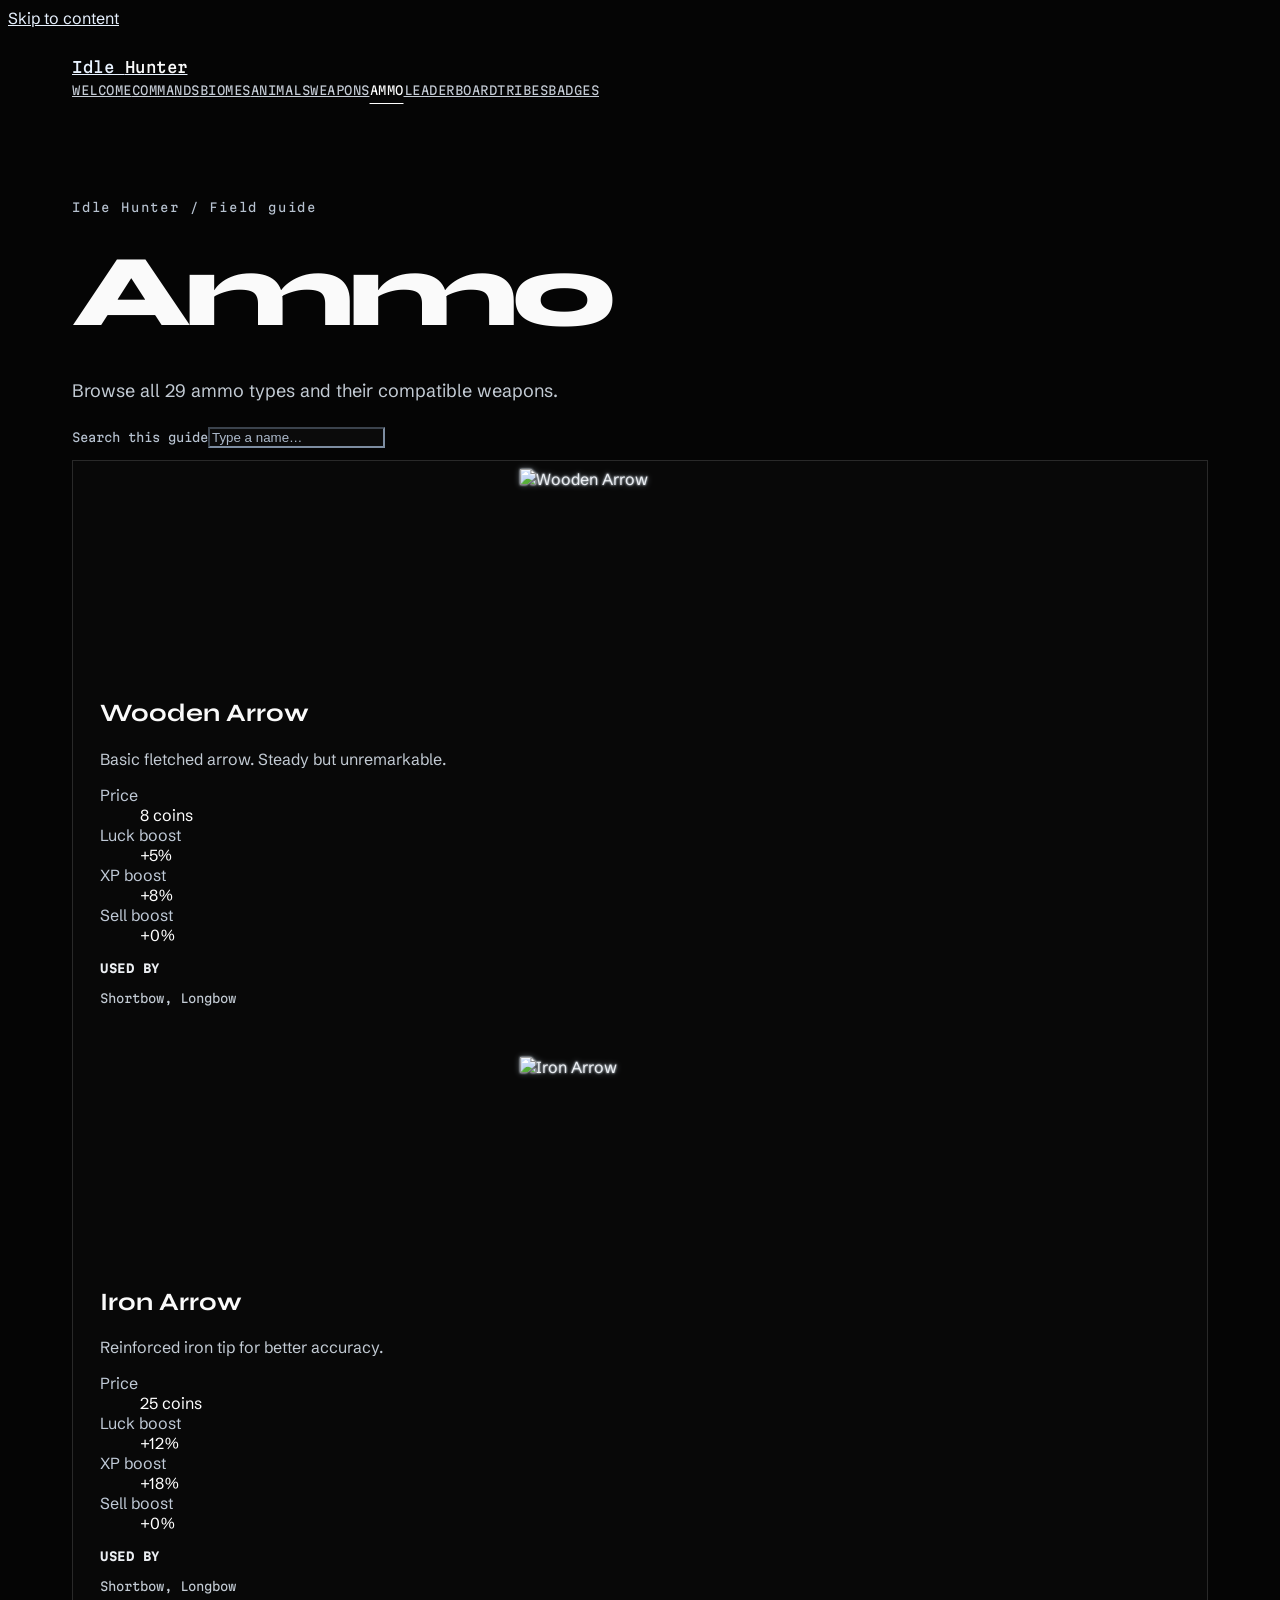
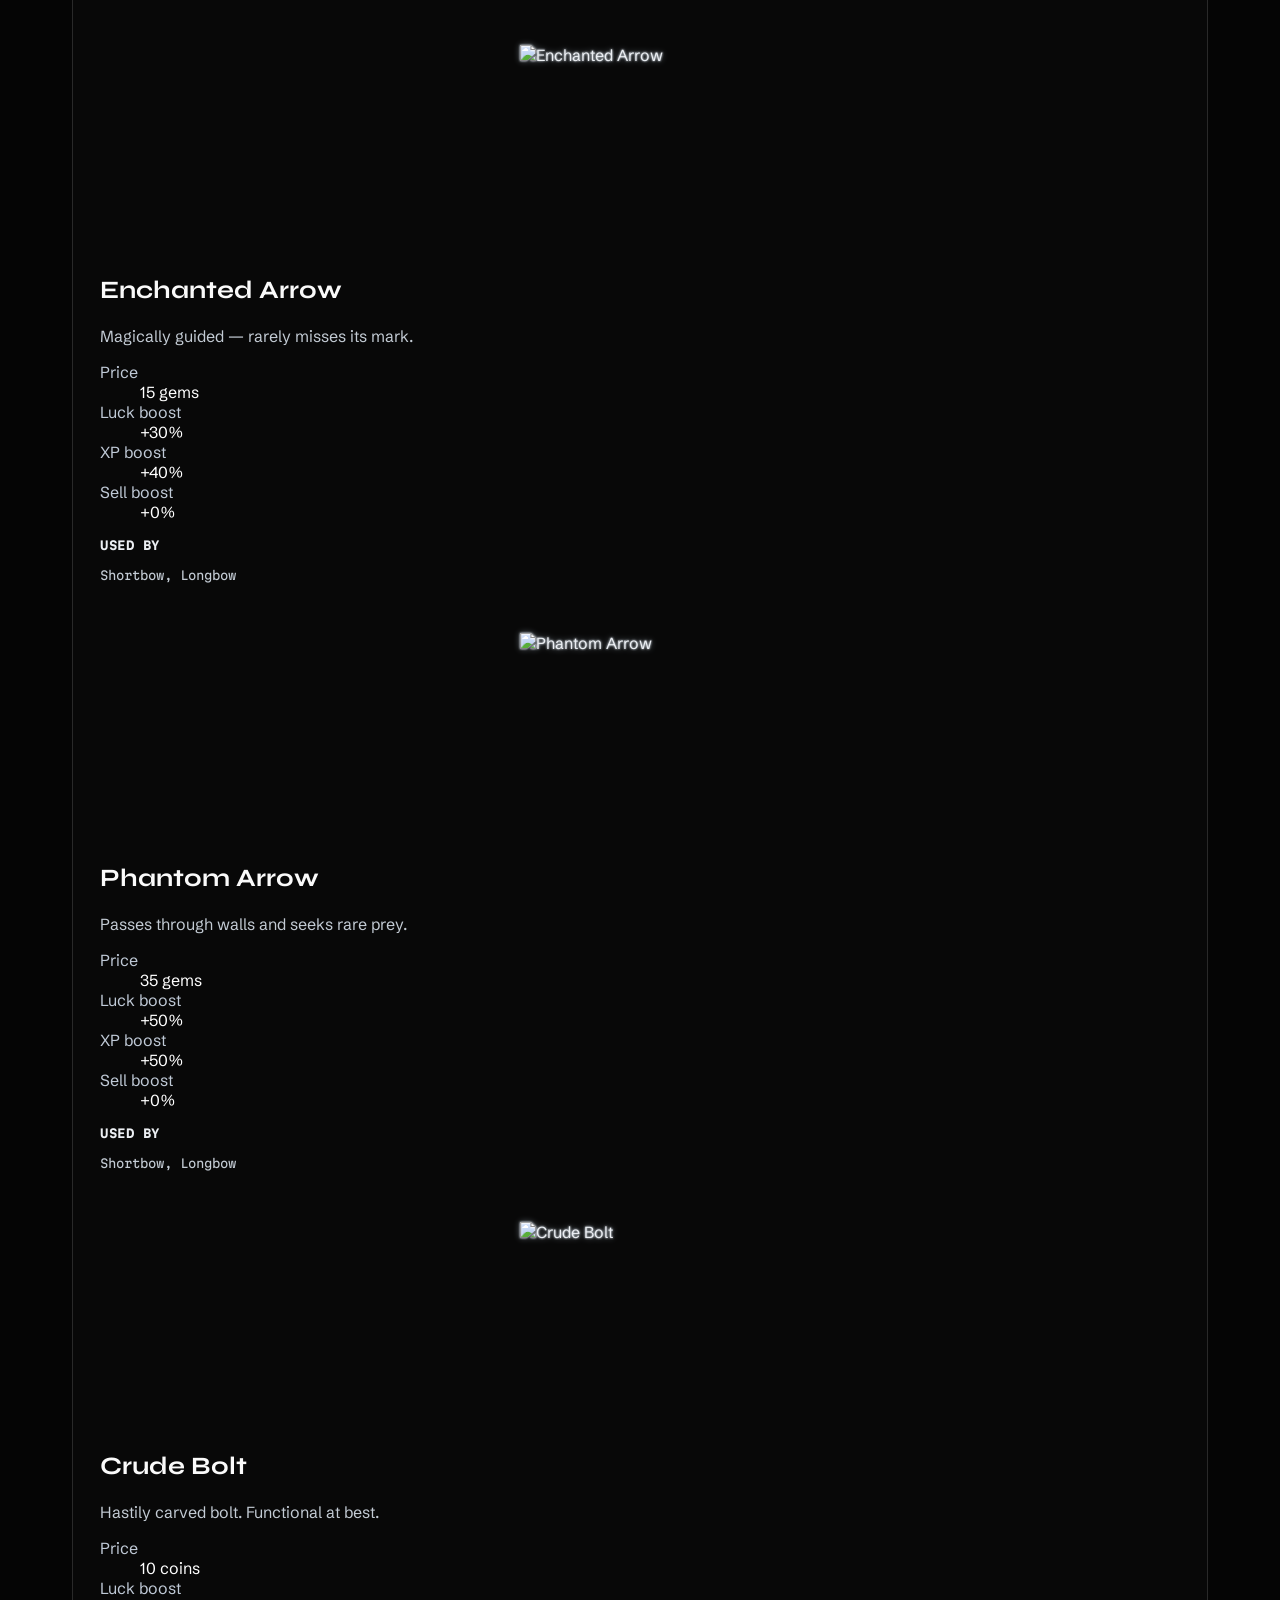
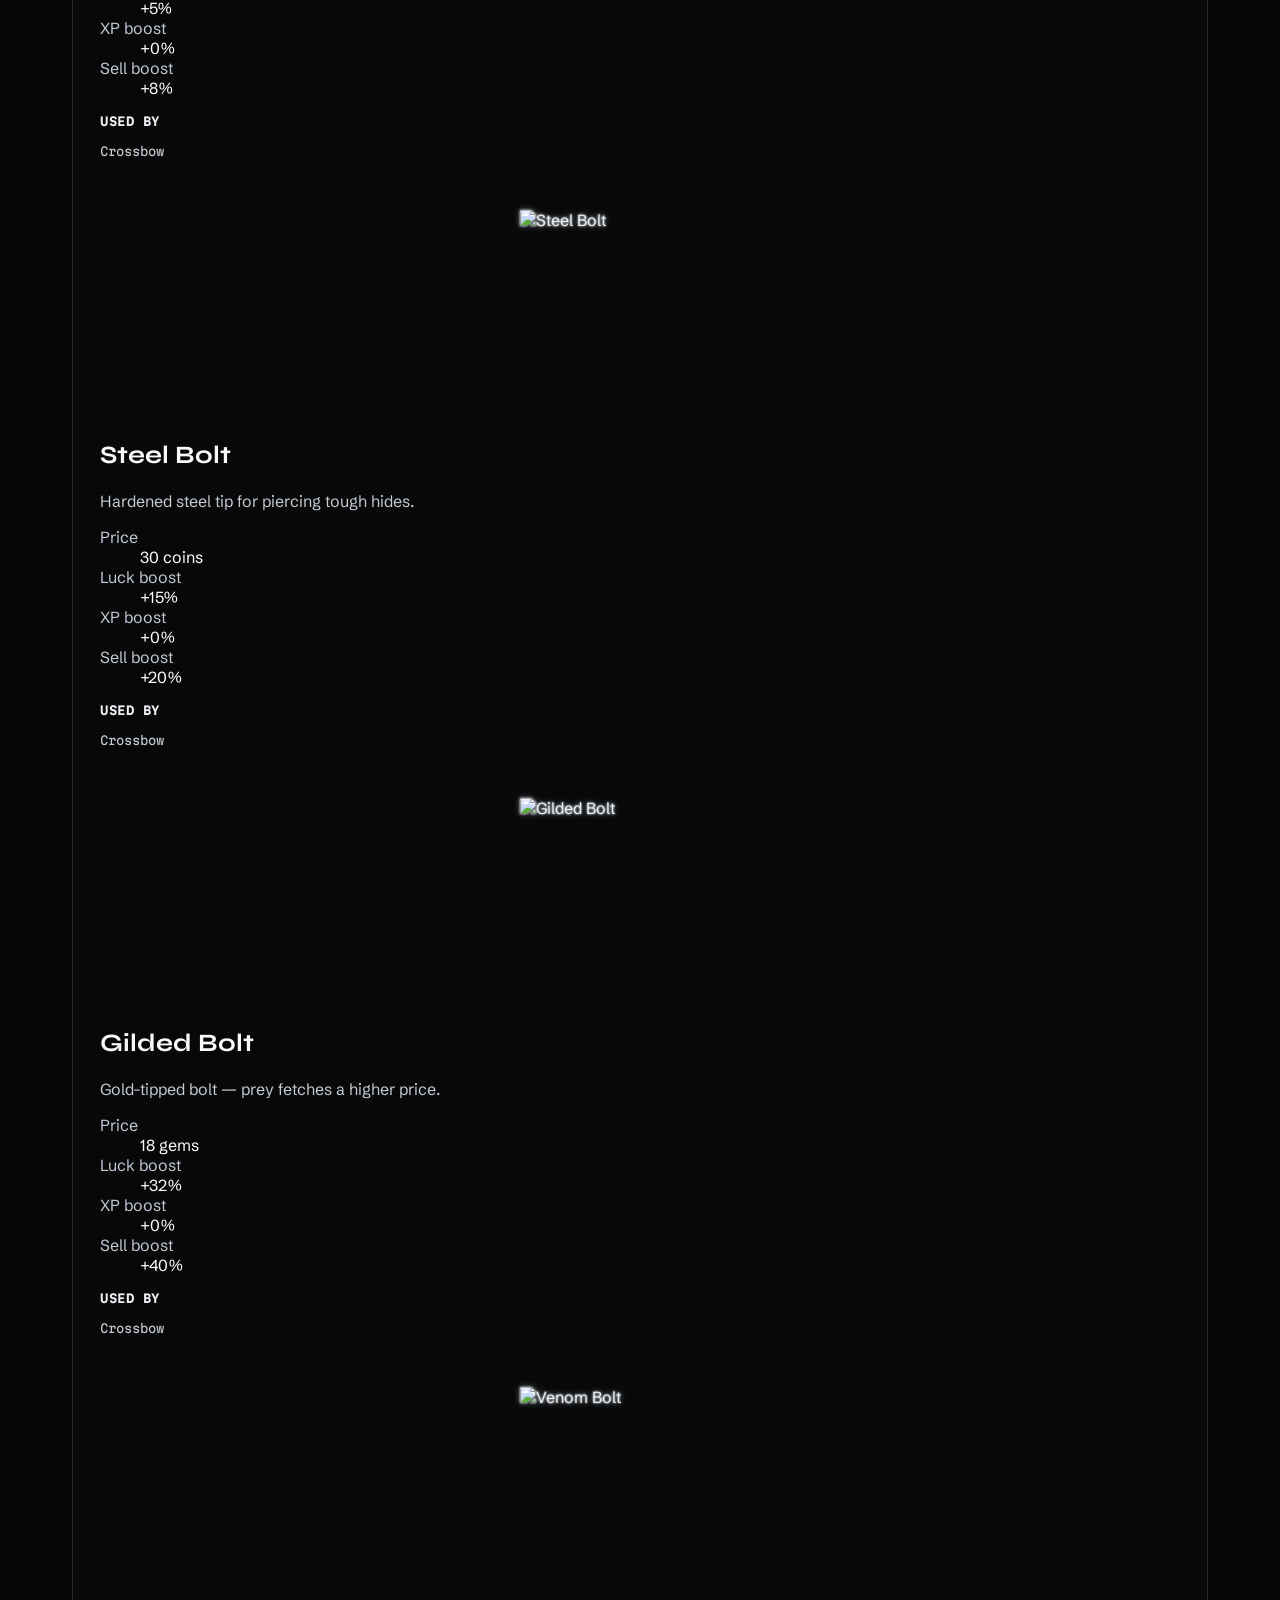
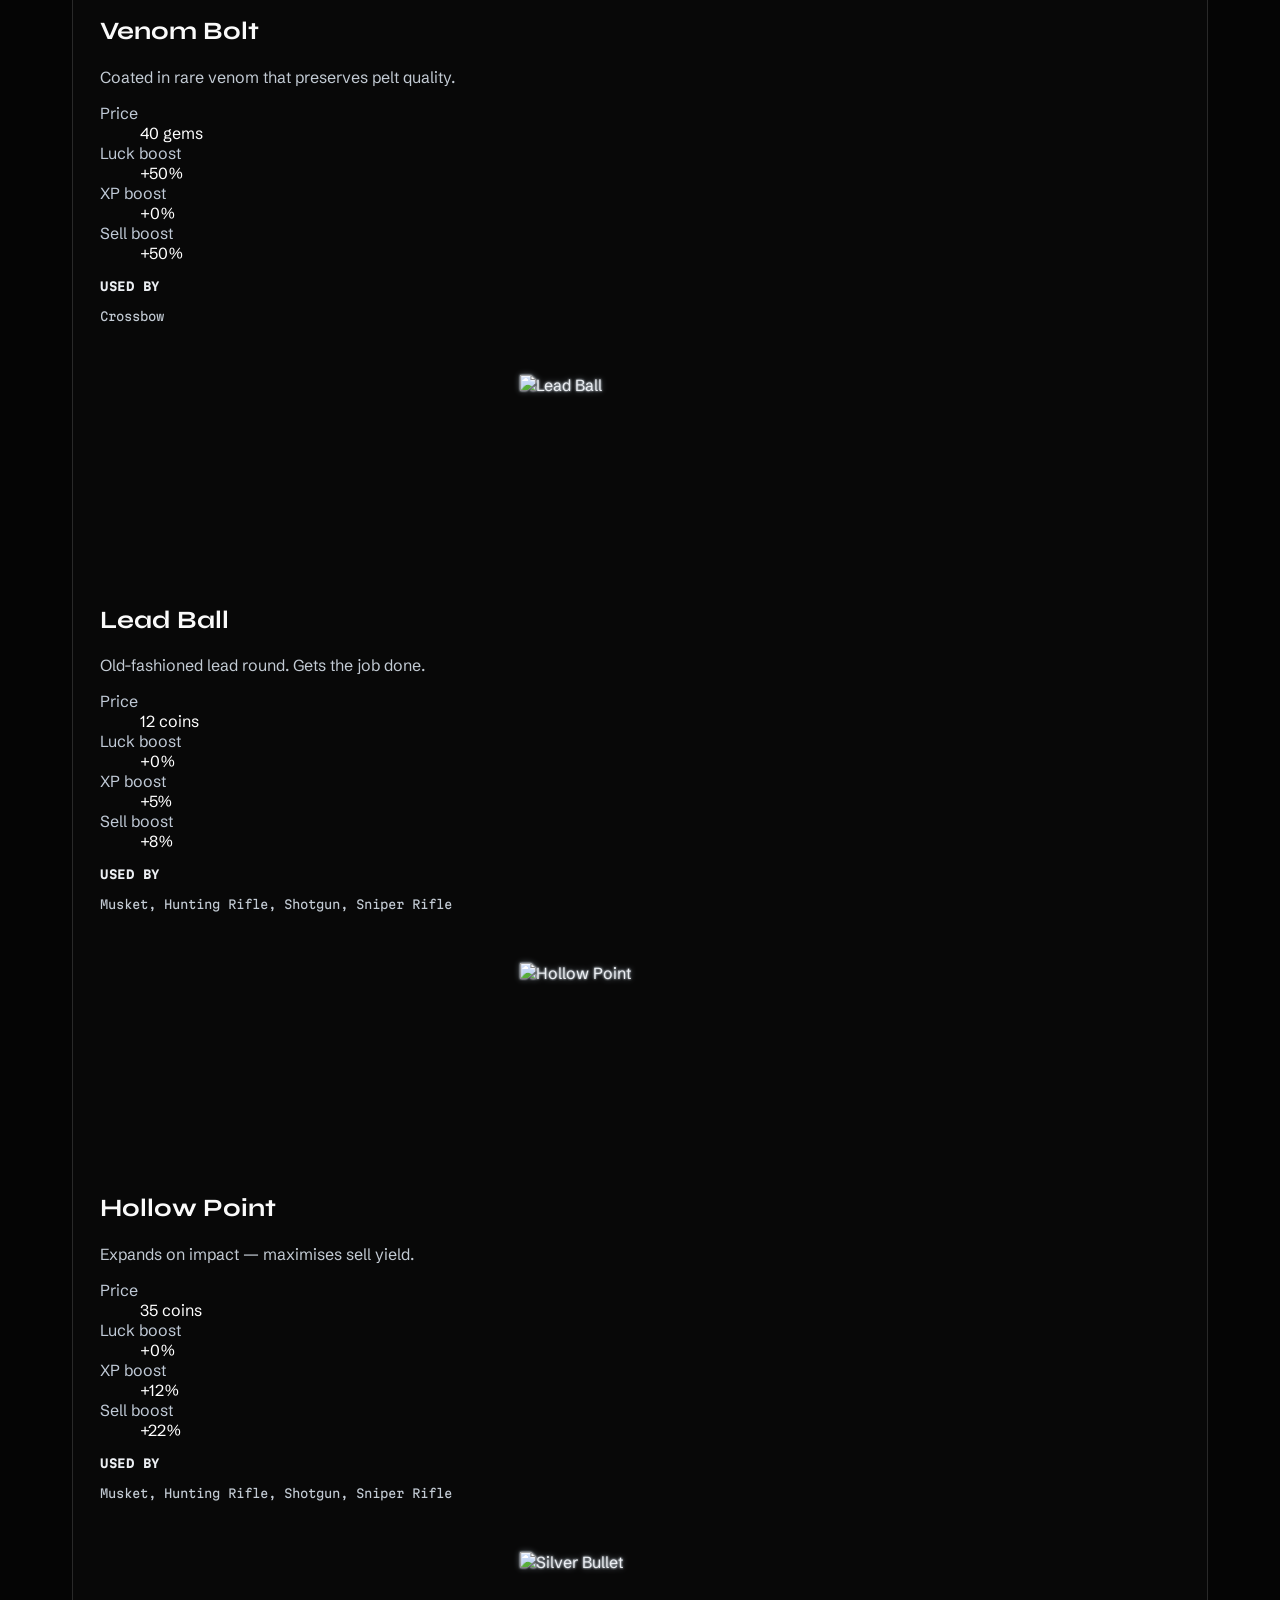
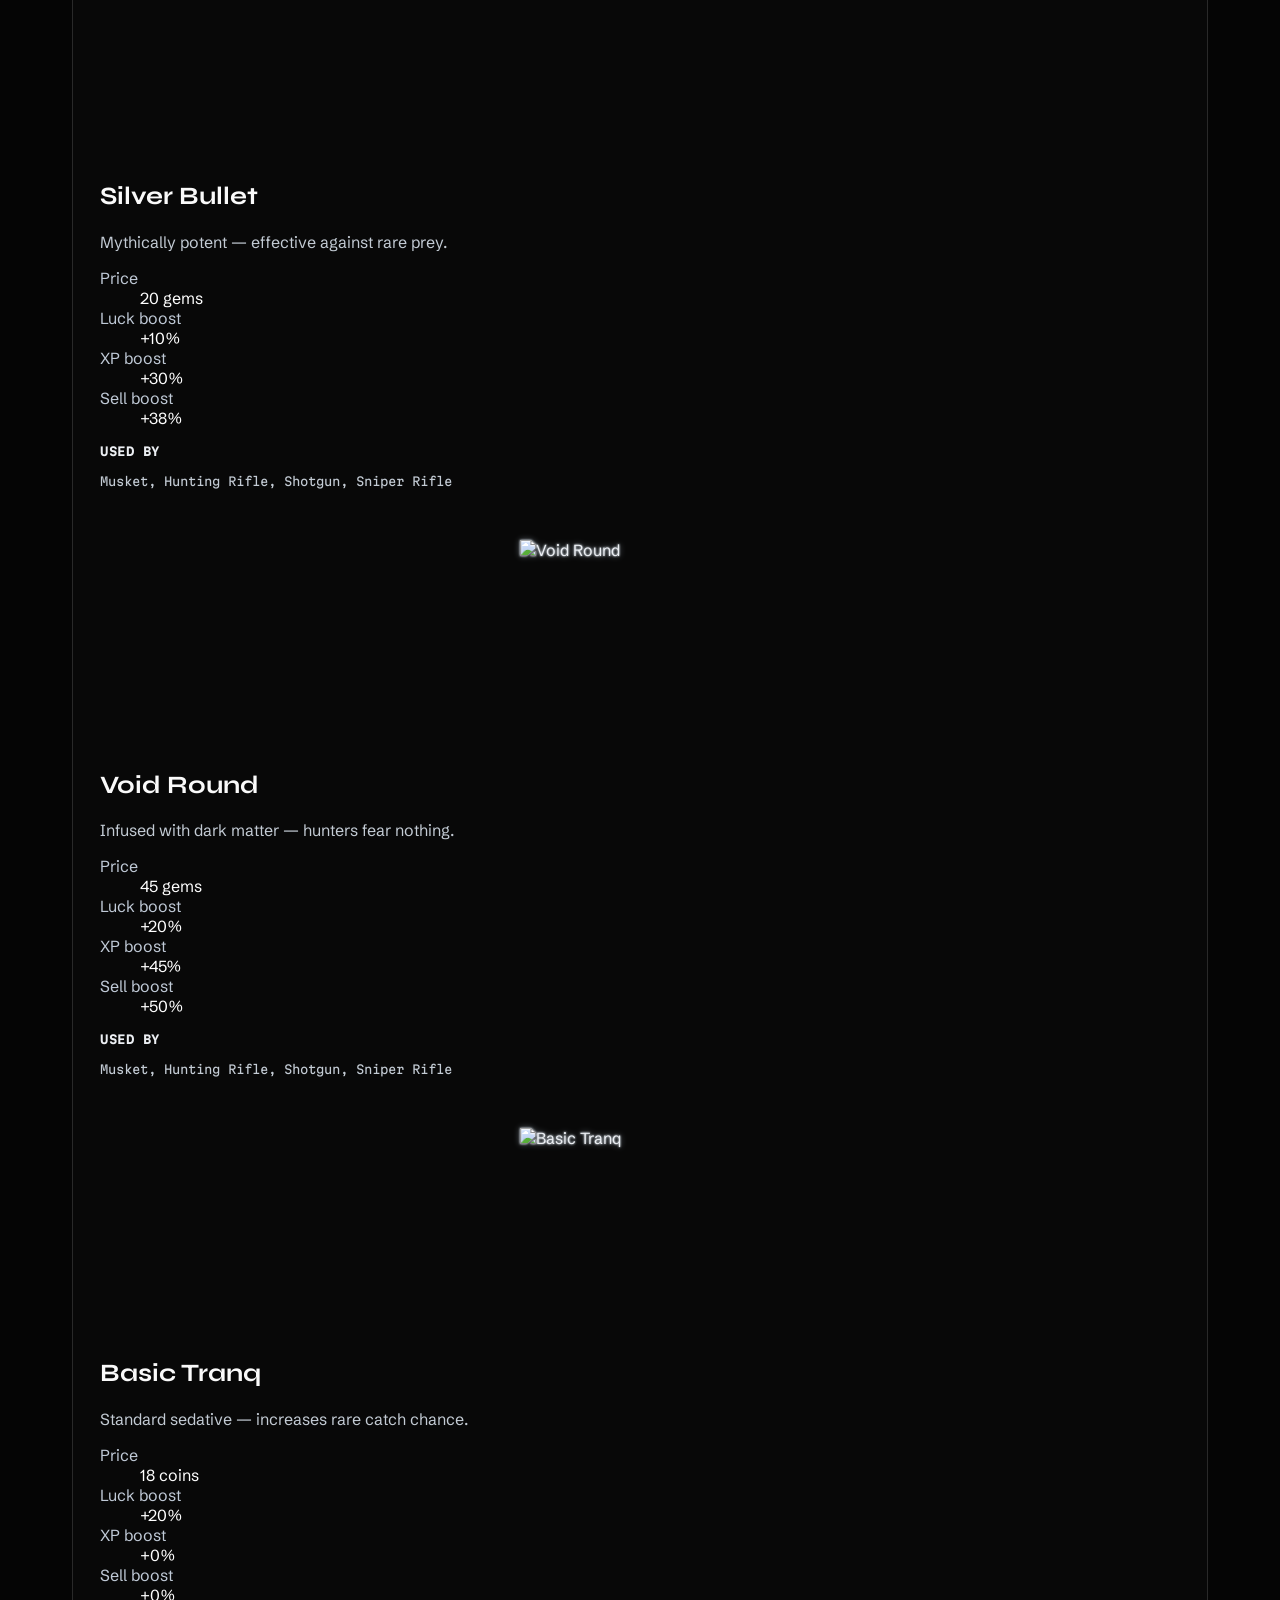
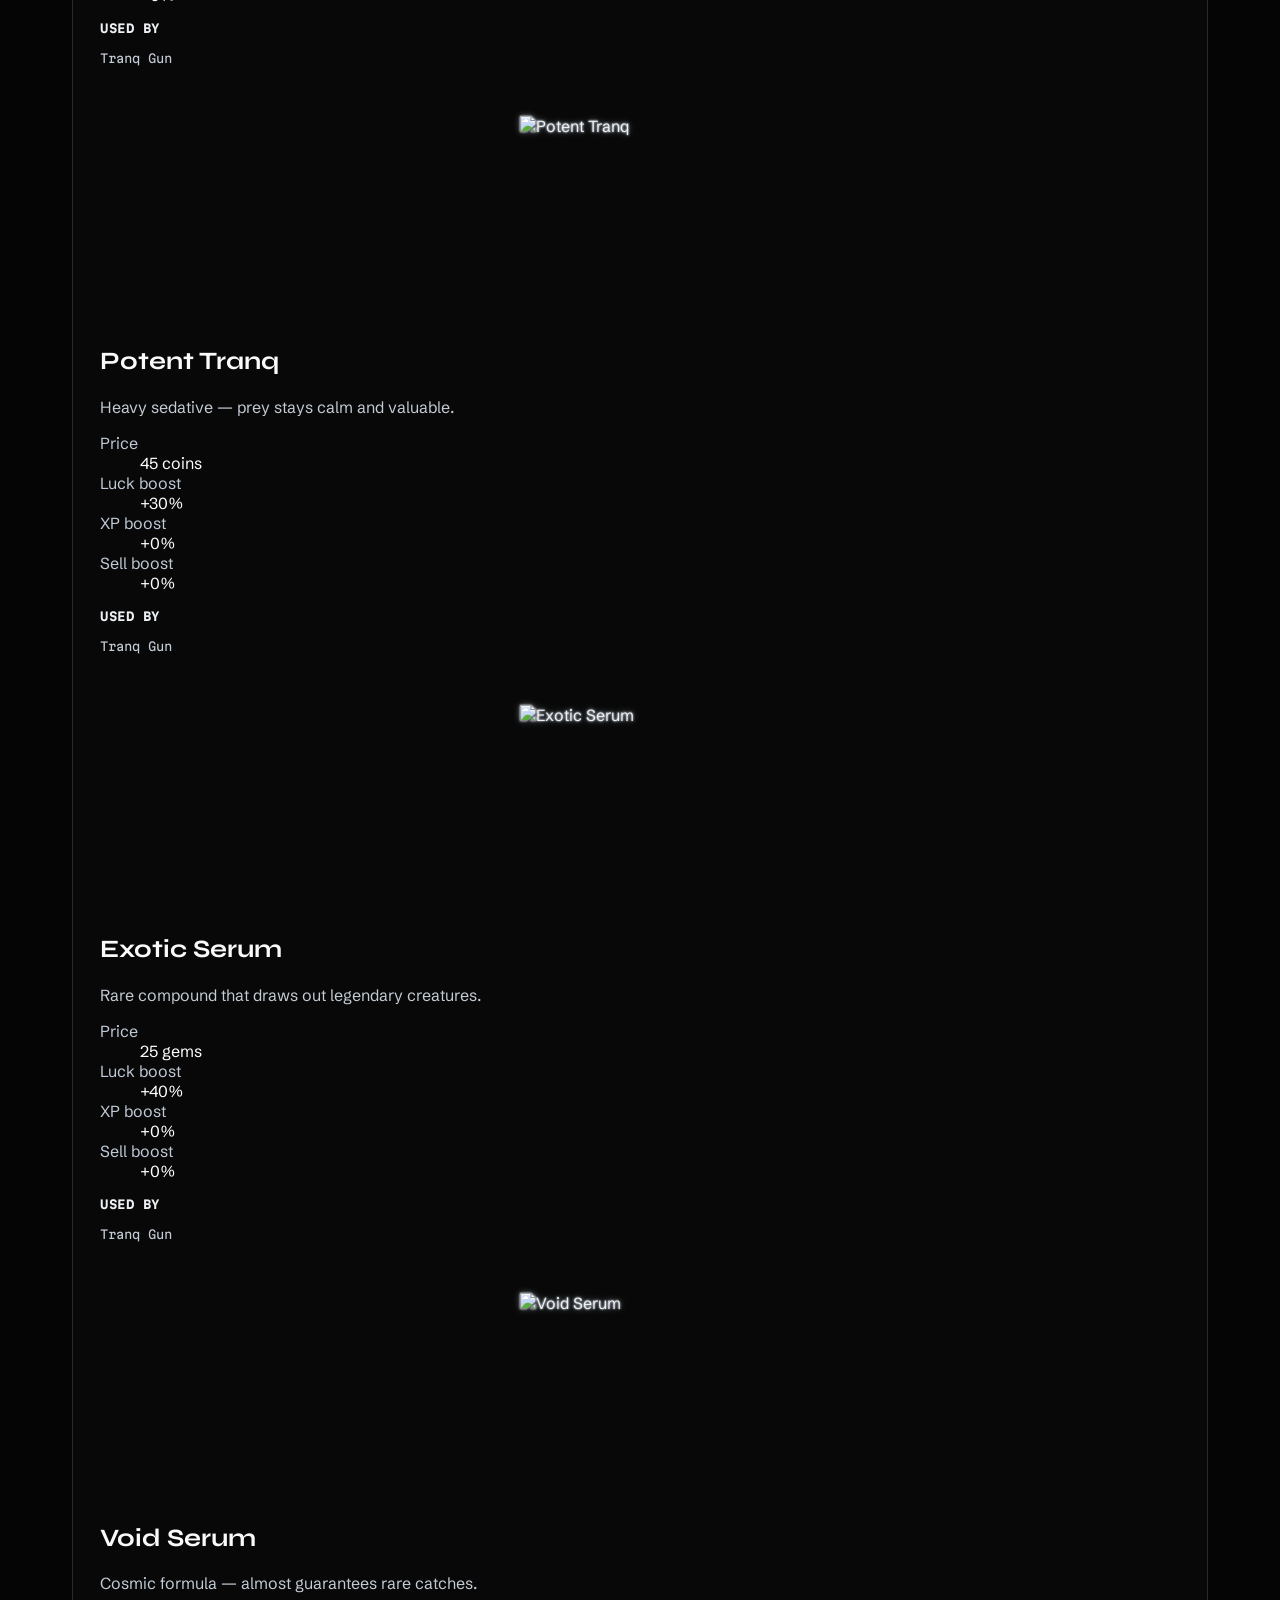
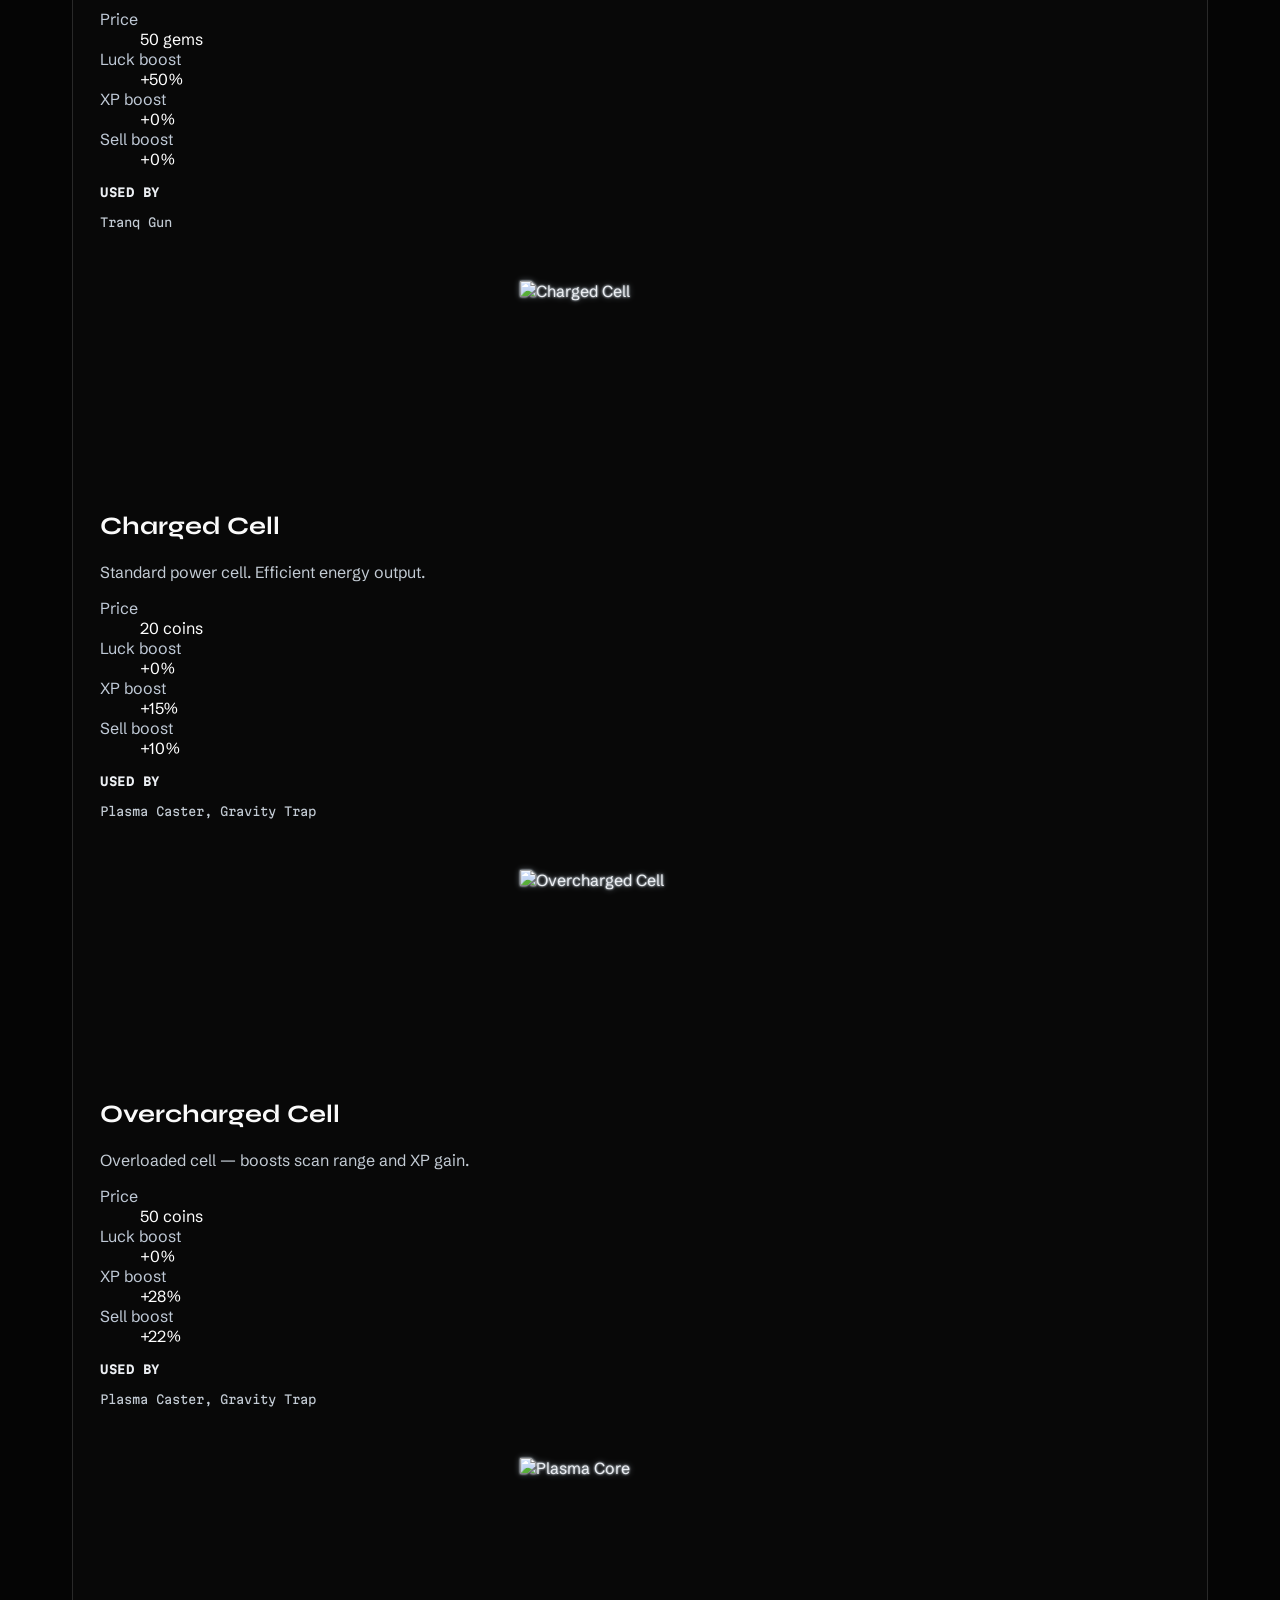
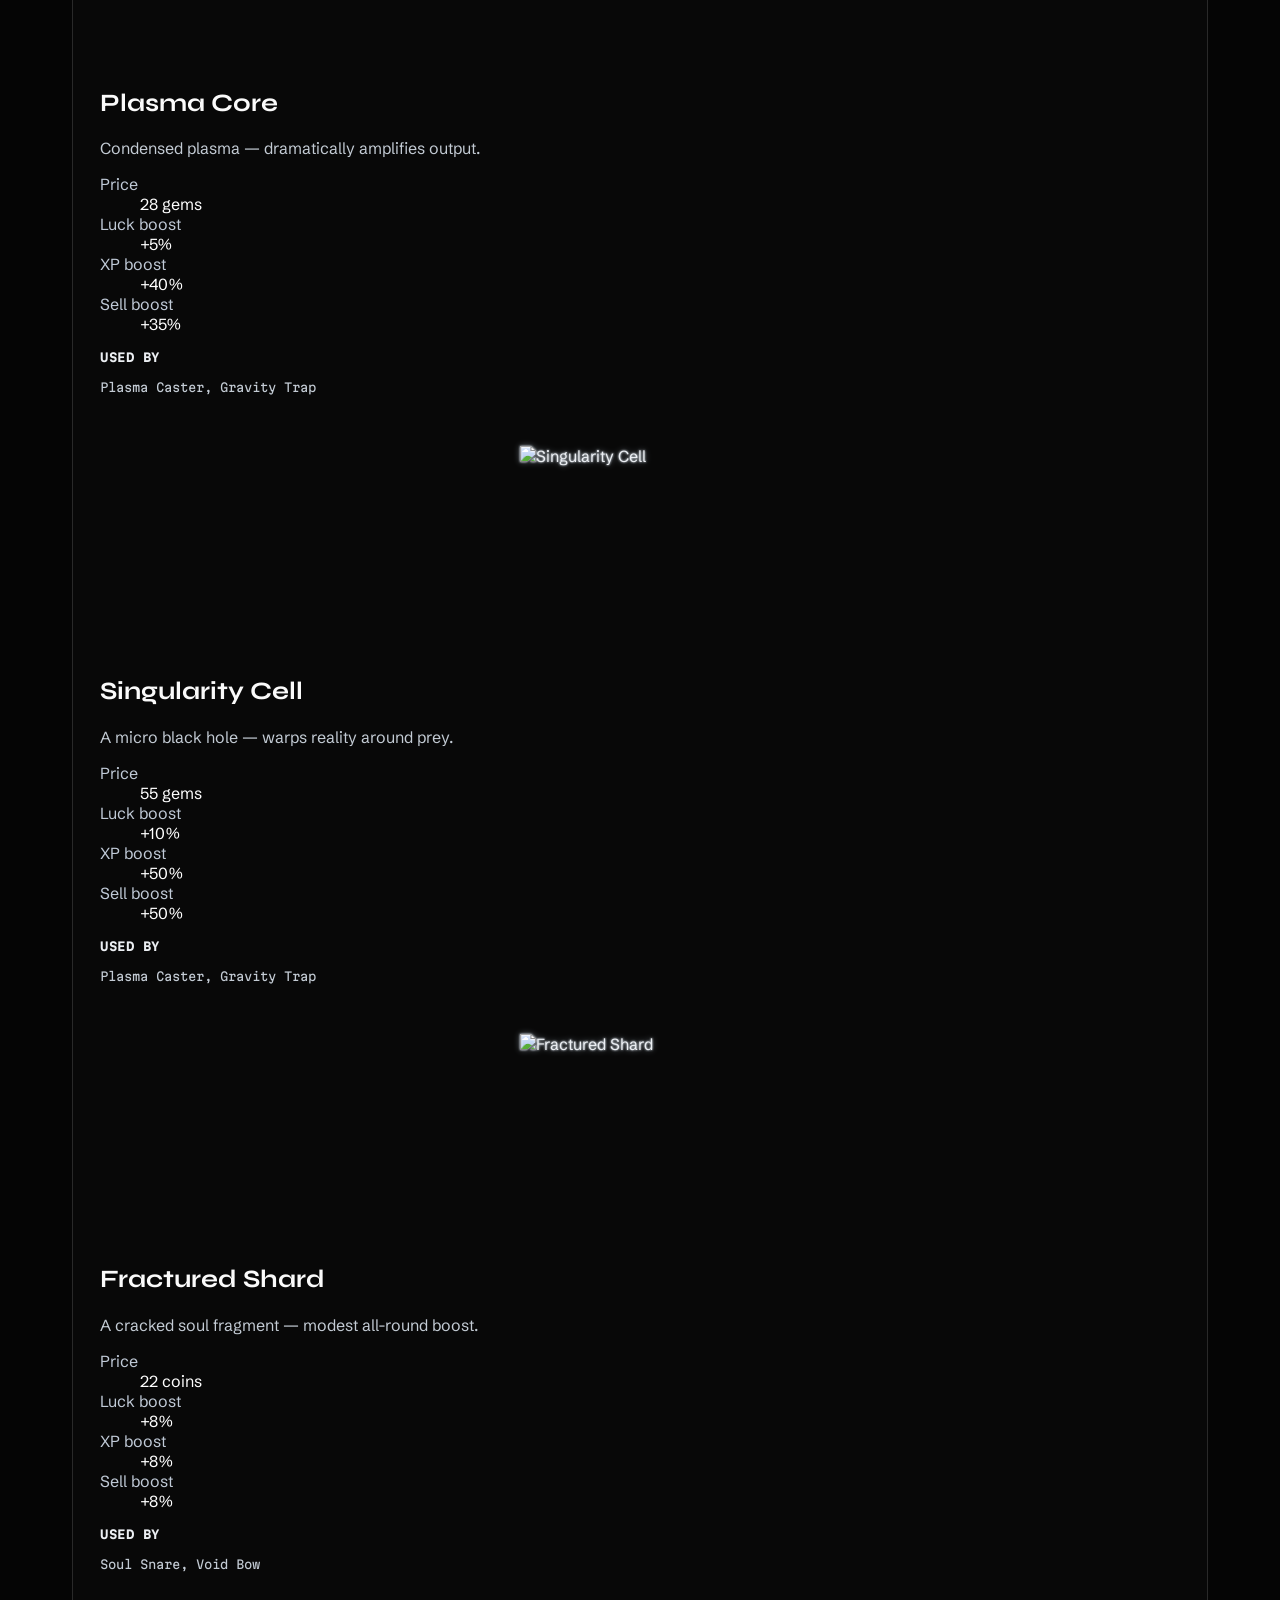
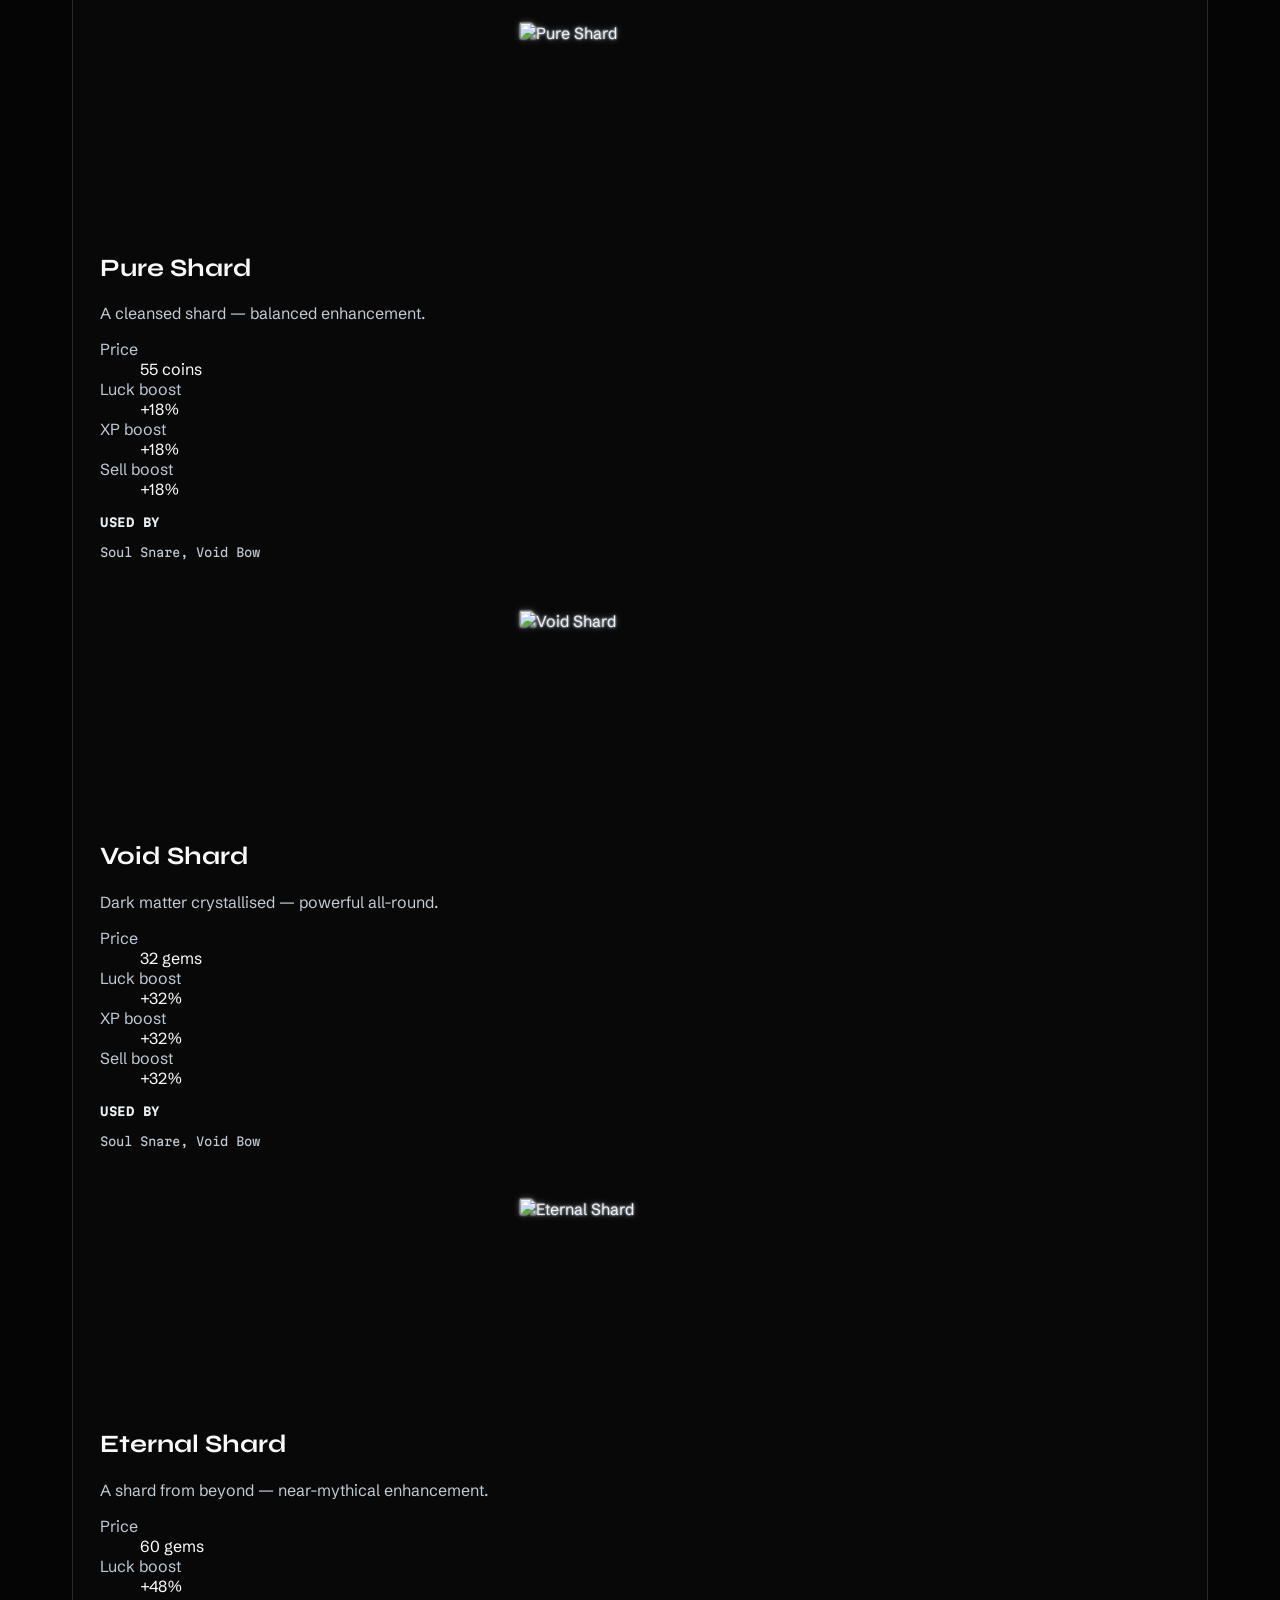
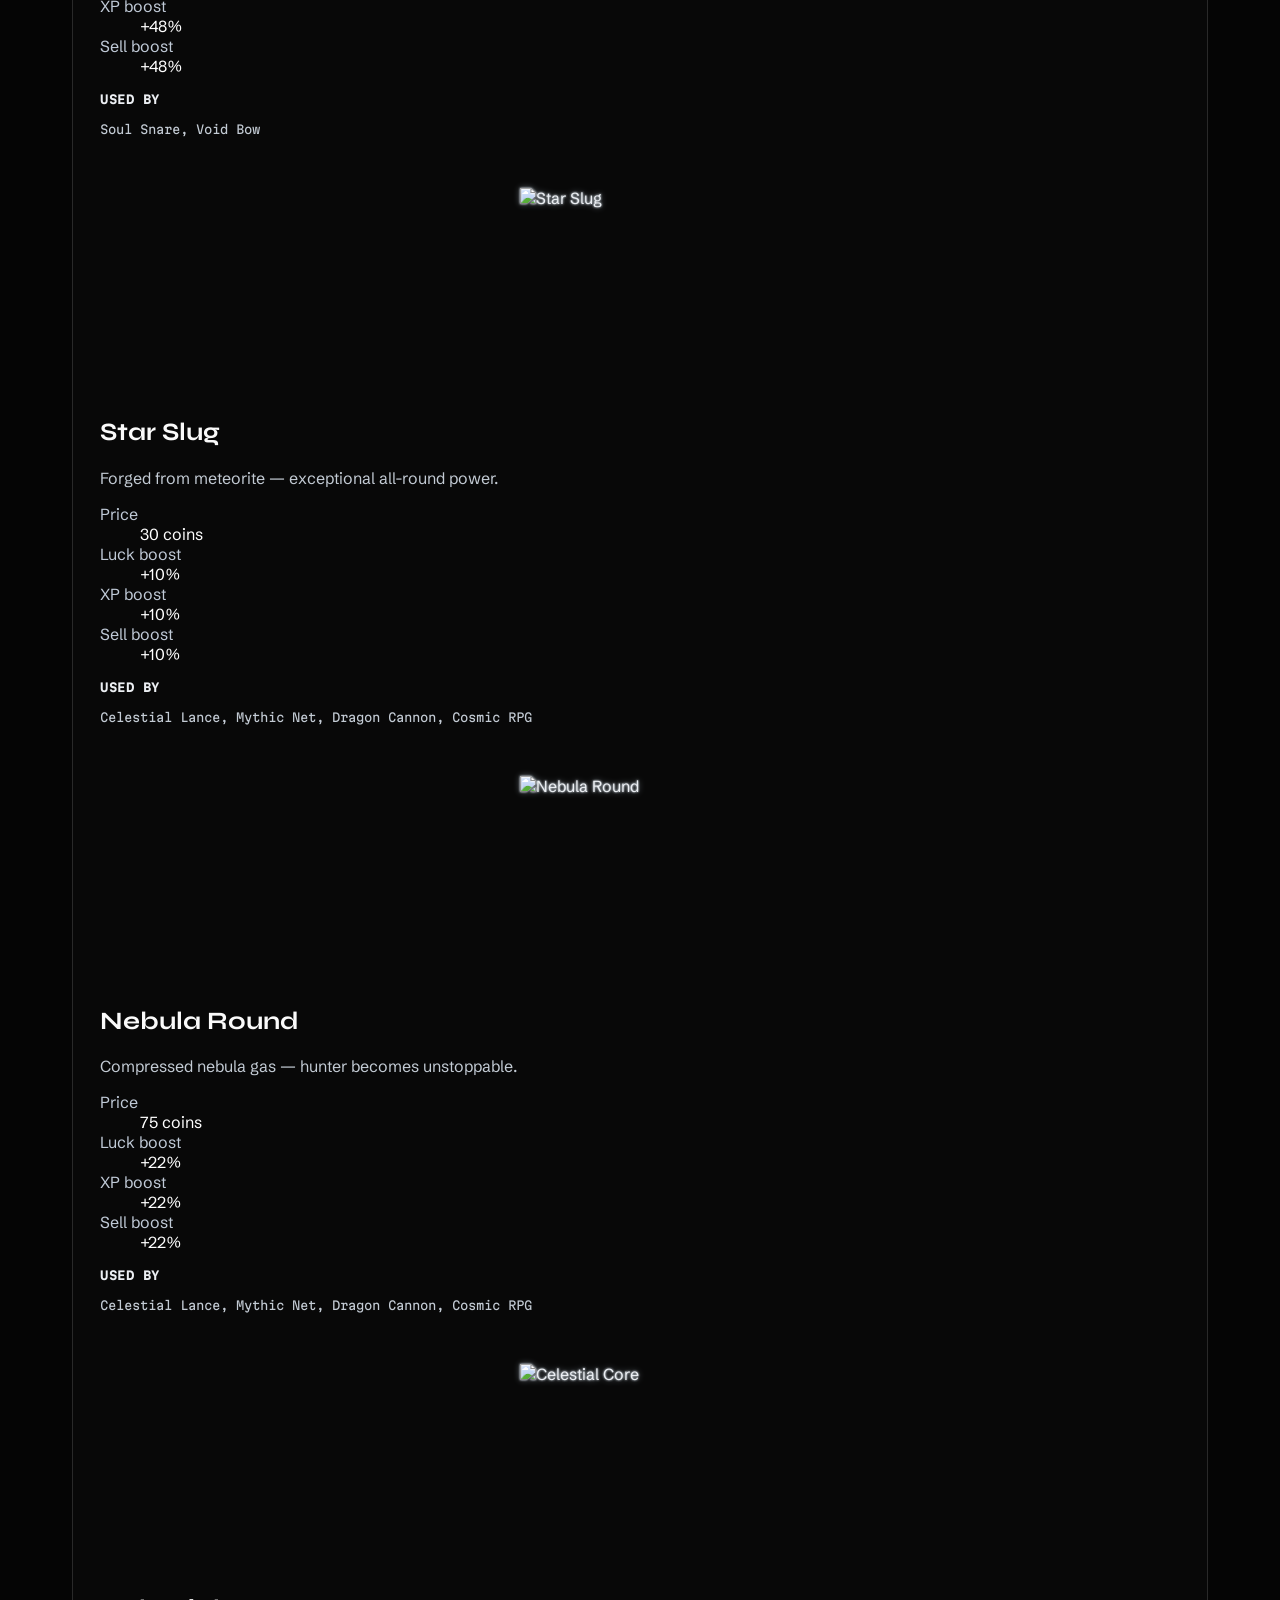
==== commit eddfc56b: "Show featured badges on the website leaderboard The bot already tracks each player's chosen featured" ====
--- a/website/ammo.html
+++ b/website/ammo.html
@@ -1 +1 @@
-<!doctype html><html lang="en"><head><meta charset="utf-8"><meta name="viewport" content="width=device-width, initial-scale=1"><meta name="description" content="Explore Idle Hunter, a Discord hunting game. Learn the commands, build your camp, join a tribe, and find support."><meta name="color-scheme" content="dark"><title>Ammo | Idle Hunter</title><link rel="stylesheet" href="styles.css?v=8"><link rel="preconnect" href="https://fonts.googleapis.com"><link rel="preconnect" href="https://fonts.gstatic.com" crossorigin><link href="https://fonts.googleapis.com/css2?family=Syne:wght@600;700;800&amp;family=Schibsted+Grotesk:wght@400;500;600&amp;family=Martian+Mono:wght@400;500&amp;display=swap" rel="stylesheet"><link rel="stylesheet" href="theme.css?v=11"><link rel="icon" href="assets/favicon.svg" type="image/svg+xml"></head><body><div class="scroll-progress" aria-hidden="true"></div><a class="skip" href="#main">Skip to content</a><header><nav aria-label="Main navigation"><a class="brand" href="index.html">Idle <span>Hunter</span></a><button class="mobile-toggle" aria-controls="page-tabs" aria-expanded="false" hidden>Menu</button><div class="links" id="page-tabs"><a href="index.html"><span data-scramble aria-hidden="true">Welcome</span><span class="screen-reader">Welcome</span></a><a href="commands.html"><span data-scramble aria-hidden="true">Commands</span><span class="screen-reader">Commands</span></a><a href="biomes.html"><span data-scramble aria-hidden="true">Biomes</span><span class="screen-reader">Biomes</span></a><a href="animals.html"><span data-scramble aria-hidden="true">Animals</span><span class="screen-reader">Animals</span></a><a href="weapons.html"><span data-scramble aria-hidden="true">Weapons</span><span class="screen-reader">Weapons</span></a><a href="ammo.html" aria-current="page"><span data-scramble aria-hidden="true">Ammo</span><span class="screen-reader">Ammo</span></a><a href="leaderboard.html">Leaderboard</a><a href="tribes.html">Tribes</a><a href="badges.html">Badges</a></div></nav></header><main id="main" class="wrap"><div class="eyebrow">Idle Hunter / Field guide</div><h1>Ammo</h1><p class="intro">Browse all 29 ammo types and their compatible weapons.</p><div class="catalog-controls"><label for="find">Search this guide</label><input id="find" type="search" placeholder="Type a name…" autocomplete="off"><p id="result-count" class="meta" aria-live="polite"></p></div><p id="empty" hidden>No matching entries. Try another name.</p><div class="catalog"><article class="entry" data-search="Wooden Arrow"><div class="picture-slot has-custom-image" data-kind="ammo" data-name="Wooden Arrow"><img src="assets/ammo/wooden-arrow.png?v=8" alt="Wooden Arrow" width="120" height="120" loading="lazy"></div><div class="entry-body"><h2>Wooden Arrow</h2><p>Basic fletched arrow. Steady but unremarkable.</p><dl><div><dt>Price</dt><dd>8 coins</dd></div><div><dt>Luck boost</dt><dd>+5%</dd></div><div><dt>XP boost</dt><dd>+8%</dd></div><div><dt>Sell boost</dt><dd>+0%</dd></div></dl><h3>Used by</h3><p class="meta">Shortbow, Longbow</p></div></article><article class="entry" data-search="Iron Arrow"><div class="picture-slot has-custom-image" data-kind="ammo" data-name="Iron Arrow"><img src="assets/ammo/iron-arrow.png?v=8" alt="Iron Arrow" width="120" height="120" loading="lazy"></div><div class="entry-body"><h2>Iron Arrow</h2><p>Reinforced iron tip for better accuracy.</p><dl><div><dt>Price</dt><dd>25 coins</dd></div><div><dt>Luck boost</dt><dd>+12%</dd></div><div><dt>XP boost</dt><dd>+18%</dd></div><div><dt>Sell boost</dt><dd>+0%</dd></div></dl><h3>Used by</h3><p class="meta">Shortbow, Longbow</p></div></article><article class="entry" data-search="Enchanted Arrow"><div class="picture-slot has-custom-image" data-kind="ammo" data-name="Enchanted Arrow"><img src="assets/ammo/enchanted-arrow.png?v=8" alt="Enchanted Arrow" width="120" height="120" loading="lazy"></div><div class="entry-body"><h2>Enchanted Arrow</h2><p>Magically guided — rarely misses its mark.</p><dl><div><dt>Price</dt><dd>15 gems</dd></div><div><dt>Luck boost</dt><dd>+30%</dd></div><div><dt>XP boost</dt><dd>+40%</dd></div><div><dt>Sell boost</dt><dd>+0%</dd></div></dl><h3>Used by</h3><p class="meta">Shortbow, Longbow</p></div></article><article class="entry" data-search="Phantom Arrow"><div class="picture-slot has-custom-image" data-kind="ammo" data-name="Phantom Arrow"><img src="assets/ammo/phantom-arrow.png?v=8" alt="Phantom Arrow" width="120" height="120" loading="lazy"></div><div class="entry-body"><h2>Phantom Arrow</h2><p>Passes through walls and seeks rare prey.</p><dl><div><dt>Price</dt><dd>35 gems</dd></div><div><dt>Luck boost</dt><dd>+50%</dd></div><div><dt>XP boost</dt><dd>+50%</dd></div><div><dt>Sell boost</dt><dd>+0%</dd></div></dl><h3>Used by</h3><p class="meta">Shortbow, Longbow</p></div></article><article class="entry" data-search="Crude Bolt"><div class="picture-slot has-custom-image" data-kind="ammo" data-name="Crude Bolt"><img src="assets/ammo/crude-bolt.png?v=8" alt="Crude Bolt" width="120" height="120" loading="lazy"></div><div class="entry-body"><h2>Crude Bolt</h2><p>Hastily carved bolt. Functional at best.</p><dl><div><dt>Price</dt><dd>10 coins</dd></div><div><dt>Luck boost</dt><dd>+5%</dd></div><div><dt>XP boost</dt><dd>+0%</dd></div><div><dt>Sell boost</dt><dd>+8%</dd></div></dl><h3>Used by</h3><p class="meta">Crossbow</p></div></article><article class="entry" data-search="Steel Bolt"><div class="picture-slot has-custom-image" data-kind="ammo" data-name="Steel Bolt"><img src="assets/ammo/steel-bolt.png?v=8" alt="Steel Bolt" width="120" height="120" loading="lazy"></div><div class="entry-body"><h2>Steel Bolt</h2><p>Hardened steel tip for piercing tough hides.</p><dl><div><dt>Price</dt><dd>30 coins</dd></div><div><dt>Luck boost</dt><dd>+15%</dd></div><div><dt>XP boost</dt><dd>+0%</dd></div><div><dt>Sell boost</dt><dd>+20%</dd></div></dl><h3>Used by</h3><p class="meta">Crossbow</p></div></article><article class="entry" data-search="Gilded Bolt"><div class="picture-slot has-custom-image" data-kind="ammo" data-name="Gilded Bolt"><img src="assets/ammo/gilded-bolt.png?v=8" alt="Gilded Bolt" width="120" height="120" loading="lazy"></div><div class="entry-body"><h2>Gilded Bolt</h2><p>Gold-tipped bolt — prey fetches a higher price.</p><dl><div><dt>Price</dt><dd>18 gems</dd></div><div><dt>Luck boost</dt><dd>+32%</dd></div><div><dt>XP boost</dt><dd>+0%</dd></div><div><dt>Sell boost</dt><dd>+40%</dd></div></dl><h3>Used by</h3><p class="meta">Crossbow</p></div></article><article class="entry" data-search="Venom Bolt"><div class="picture-slot has-custom-image" data-kind="ammo" data-name="Venom Bolt"><img src="assets/ammo/venom-bolt.png?v=8" alt="Venom Bolt" width="120" height="120" loading="lazy"></div><div class="entry-body"><h2>Venom Bolt</h2><p>Coated in rare venom that preserves pelt quality.</p><dl><div><dt>Price</dt><dd>40 gems</dd></div><div><dt>Luck boost</dt><dd>+50%</dd></div><div><dt>XP boost</dt><dd>+0%</dd></div><div><dt>Sell boost</dt><dd>+50%</dd></div></dl><h3>Used by</h3><p class="meta">Crossbow</p></div></article><article class="entry" data-search="Lead Ball"><div class="picture-slot has-custom-image" data-kind="ammo" data-name="Lead Ball"><img src="assets/ammo/lead-ball.png?v=8" alt="Lead Ball" width="120" height="120" loading="lazy"></div><div class="entry-body"><h2>Lead Ball</h2><p>Old-fashioned lead round. Gets the job done.</p><dl><div><dt>Price</dt><dd>12 coins</dd></div><div><dt>Luck boost</dt><dd>+0%</dd></div><div><dt>XP boost</dt><dd>+5%</dd></div><div><dt>Sell boost</dt><dd>+8%</dd></div></dl><h3>Used by</h3><p class="meta">Musket, Hunting Rifle, Shotgun, Sniper Rifle</p></div></article><article class="entry" data-search="Hollow Point"><div class="picture-slot has-custom-image" data-kind="ammo" data-name="Hollow Point"><img src="assets/ammo/hollow-point.png?v=8" alt="Hollow Point" width="120" height="120" loading="lazy"></div><div class="entry-body"><h2>Hollow Point</h2><p>Expands on impact — maximises sell yield.</p><dl><div><dt>Price</dt><dd>35 coins</dd></div><div><dt>Luck boost</dt><dd>+0%</dd></div><div><dt>XP boost</dt><dd>+12%</dd></div><div><dt>Sell boost</dt><dd>+22%</dd></div></dl><h3>Used by</h3><p class="meta">Musket, Hunting Rifle, Shotgun, Sniper Rifle</p></div></article><article class="entry" data-search="Silver Bullet"><div class="picture-slot has-custom-image" data-kind="ammo" data-name="Silver Bullet"><img src="assets/ammo/silver-bullet.png?v=8" alt="Silver Bullet" width="120" height="120" loading="lazy"></div><div class="entry-body"><h2>Silver Bullet</h2><p>Mythically potent — effective against rare prey.</p><dl><div><dt>Price</dt><dd>20 gems</dd></div><div><dt>Luck boost</dt><dd>+10%</dd></div><div><dt>XP boost</dt><dd>+30%</dd></div><div><dt>Sell boost</dt><dd>+38%</dd></div></dl><h3>Used by</h3><p class="meta">Musket, Hunting Rifle, Shotgun, Sniper Rifle</p></div></article><article class="entry" data-search="Void Round"><div class="picture-slot has-custom-image" data-kind="ammo" data-name="Void Round"><img src="assets/ammo/void-round.png?v=8" alt="Void Round" width="120" height="120" loading="lazy"></div><div class="entry-body"><h2>Void Round</h2><p>Infused with dark matter — hunters fear nothing.</p><dl><div><dt>Price</dt><dd>45 gems</dd></div><div><dt>Luck boost</dt><dd>+20%</dd></div><div><dt>XP boost</dt><dd>+45%</dd></div><div><dt>Sell boost</dt><dd>+50%</dd></div></dl><h3>Used by</h3><p class="meta">Musket, Hunting Rifle, Shotgun, Sniper Rifle</p></div></article><article class="entry" data-search="Basic Tranq"><div class="picture-slot has-custom-image" data-kind="ammo" data-name="Basic Tranq"><img src="assets/ammo/basic-tranq.png?v=8" alt="Basic Tranq" width="120" height="120" loading="lazy"></div><div class="entry-body"><h2>Basic Tranq</h2><p>Standard sedative — increases rare catch chance.</p><dl><div><dt>Price</dt><dd>18 coins</dd></div><div><dt>Luck boost</dt><dd>+20%</dd></div><div><dt>XP boost</dt><dd>+0%</dd></div><div><dt>Sell boost</dt><dd>+0%</dd></div></dl><h3>Used by</h3><p class="meta">Tranq Gun</p></div></article><article class="entry" data-search="Potent Tranq"><div class="picture-slot has-custom-image" data-kind="ammo" data-name="Potent Tranq"><img src="assets/ammo/potent-tranq.png?v=8" alt="Potent Tranq" width="120" height="120" loading="lazy"></div><div class="entry-body"><h2>Potent Tranq</h2><p>Heavy sedative — prey stays calm and valuable.</p><dl><div><dt>Price</dt><dd>45 coins</dd></div><div><dt>Luck boost</dt><dd>+30%</dd></div><div><dt>XP boost</dt><dd>+0%</dd></div><div><dt>Sell boost</dt><dd>+0%</dd></div></dl><h3>Used by</h3><p class="meta">Tranq Gun</p></div></article><article class="entry" data-search="Exotic Serum"><div class="picture-slot has-custom-image" data-kind="ammo" data-name="Exotic Serum"><img src="assets/ammo/exotic-serum.png?v=8" alt="Exotic Serum" width="120" height="120" loading="lazy"></div><div class="entry-body"><h2>Exotic Serum</h2><p>Rare compound that draws out legendary creatures.</p><dl><div><dt>Price</dt><dd>25 gems</dd></div><div><dt>Luck boost</dt><dd>+40%</dd></div><div><dt>XP boost</dt><dd>+0%</dd></div><div><dt>Sell boost</dt><dd>+0%</dd></div></dl><h3>Used by</h3><p class="meta">Tranq Gun</p></div></article><article class="entry" data-search="Void Serum"><div class="picture-slot has-custom-image" data-kind="ammo" data-name="Void Serum"><img src="assets/ammo/void-serum.png?v=8" alt="Void Serum" width="120" height="120" loading="lazy"></div><div class="entry-body"><h2>Void Serum</h2><p>Cosmic formula — almost guarantees rare catches.</p><dl><div><dt>Price</dt><dd>50 gems</dd></div><div><dt>Luck boost</dt><dd>+50%</dd></div><div><dt>XP boost</dt><dd>+0%</dd></div><div><dt>Sell boost</dt><dd>+0%</dd></div></dl><h3>Used by</h3><p class="meta">Tranq Gun</p></div></article><article class="entry" data-search="Charged Cell"><div class="picture-slot has-custom-image" data-kind="ammo" data-name="Charged Cell"><img src="assets/ammo/charged-cell.png?v=8" alt="Charged Cell" width="120" height="120" loading="lazy"></div><div class="entry-body"><h2>Charged Cell</h2><p>Standard power cell. Efficient energy output.</p><dl><div><dt>Price</dt><dd>20 coins</dd></div><div><dt>Luck boost</dt><dd>+0%</dd></div><div><dt>XP boost</dt><dd>+15%</dd></div><div><dt>Sell boost</dt><dd>+10%</dd></div></dl><h3>Used by</h3><p class="meta">Plasma Caster, Gravity Trap</p></div></article><article class="entry" data-search="Overcharged Cell"><div class="picture-slot has-custom-image" data-kind="ammo" data-name="Overcharged Cell"><img src="assets/ammo/overcharged-cell.png?v=8" alt="Overcharged Cell" width="120" height="120" loading="lazy"></div><div class="entry-body"><h2>Overcharged Cell</h2><p>Overloaded cell — boosts scan range and XP gain.</p><dl><div><dt>Price</dt><dd>50 coins</dd></div><div><dt>Luck boost</dt><dd>+0%</dd></div><div><dt>XP boost</dt><dd>+28%</dd></div><div><dt>Sell boost</dt><dd>+22%</dd></div></dl><h3>Used by</h3><p class="meta">Plasma Caster, Gravity Trap</p></div></article><article class="entry" data-search="Plasma Core"><div class="picture-slot has-custom-image" data-kind="ammo" data-name="Plasma Core"><img src="assets/ammo/plasma-core.png?v=8" alt="Plasma Core" width="120" height="120" loading="lazy"></div><div class="entry-body"><h2>Plasma Core</h2><p>Condensed plasma — dramatically amplifies output.</p><dl><div><dt>Price</dt><dd>28 gems</dd></div><div><dt>Luck boost</dt><dd>+5%</dd></div><div><dt>XP boost</dt><dd>+40%</dd></div><div><dt>Sell boost</dt><dd>+35%</dd></div></dl><h3>Used by</h3><p class="meta">Plasma Caster, Gravity Trap</p></div></article><article class="entry" data-search="Singularity Cell"><div class="picture-slot has-custom-image" data-kind="ammo" data-name="Singularity Cell"><img src="assets/ammo/singularity-cell.png?v=8" alt="Singularity Cell" width="120" height="120" loading="lazy"></div><div class="entry-body"><h2>Singularity Cell</h2><p>A micro black hole — warps reality around prey.</p><dl><div><dt>Price</dt><dd>55 gems</dd></div><div><dt>Luck boost</dt><dd>+10%</dd></div><div><dt>XP boost</dt><dd>+50%</dd></div><div><dt>Sell boost</dt><dd>+50%</dd></div></dl><h3>Used by</h3><p class="meta">Plasma Caster, Gravity Trap</p></div></article><article class="entry" data-search="Fractured Shard"><div class="picture-slot has-custom-image" data-kind="ammo" data-name="Fractured Shard"><img src="assets/ammo/fractured-shard.png?v=8" alt="Fractured Shard" width="120" height="120" loading="lazy"></div><div class="entry-body"><h2>Fractured Shard</h2><p>A cracked soul fragment — modest all-round boost.</p><dl><div><dt>Price</dt><dd>22 coins</dd></div><div><dt>Luck boost</dt><dd>+8%</dd></div><div><dt>XP boost</dt><dd>+8%</dd></div><div><dt>Sell boost</dt><dd>+8%</dd></div></dl><h3>Used by</h3><p class="meta">Soul Snare, Void Bow</p></div></article><article class="entry" data-search="Pure Shard"><div class="picture-slot has-custom-image" data-kind="ammo" data-name="Pure Shard"><img src="assets/ammo/pure-shard.png?v=8" alt="Pure Shard" width="120" height="120" loading="lazy"></div><div class="entry-body"><h2>Pure Shard</h2><p>A cleansed shard — balanced enhancement.</p><dl><div><dt>Price</dt><dd>55 coins</dd></div><div><dt>Luck boost</dt><dd>+18%</dd></div><div><dt>XP boost</dt><dd>+18%</dd></div><div><dt>Sell boost</dt><dd>+18%</dd></div></dl><h3>Used by</h3><p class="meta">Soul Snare, Void Bow</p></div></article><article class="entry" data-search="Void Shard"><div class="picture-slot has-custom-image" data-kind="ammo" data-name="Void Shard"><img src="assets/ammo/void-shard.png?v=8" alt="Void Shard" width="120" height="120" loading="lazy"></div><div class="entry-body"><h2>Void Shard</h2><p>Dark matter crystallised — powerful all-round.</p><dl><div><dt>Price</dt><dd>32 gems</dd></div><div><dt>Luck boost</dt><dd>+32%</dd></div><div><dt>XP boost</dt><dd>+32%</dd></div><div><dt>Sell boost</dt><dd>+32%</dd></div></dl><h3>Used by</h3><p class="meta">Soul Snare, Void Bow</p></div></article><article class="entry" data-search="Eternal Shard"><div class="picture-slot has-custom-image" data-kind="ammo" data-name="Eternal Shard"><img src="assets/ammo/eternal-shard.png?v=8" alt="Eternal Shard" width="120" height="120" loading="lazy"></div><div class="entry-body"><h2>Eternal Shard</h2><p>A shard from beyond — near-mythical enhancement.</p><dl><div><dt>Price</dt><dd>60 gems</dd></div><div><dt>Luck boost</dt><dd>+48%</dd></div><div><dt>XP boost</dt><dd>+48%</dd></div><div><dt>Sell boost</dt><dd>+48%</dd></div></dl><h3>Used by</h3><p class="meta">Soul Snare, Void Bow</p></div></article><article class="entry" data-search="Star Slug"><div class="picture-slot has-custom-image" data-kind="ammo" data-name="Star Slug"><img src="assets/ammo/star-slug.png?v=8" alt="Star Slug" width="120" height="120" loading="lazy"></div><div class="entry-body"><h2>Star Slug</h2><p>Forged from meteorite — exceptional all-round power.</p><dl><div><dt>Price</dt><dd>30 coins</dd></div><div><dt>Luck boost</dt><dd>+10%</dd></div><div><dt>XP boost</dt><dd>+10%</dd></div><div><dt>Sell boost</dt><dd>+10%</dd></div></dl><h3>Used by</h3><p class="meta">Celestial Lance, Mythic Net, Dragon Cannon, Cosmic RPG</p></div></article><article class="entry" data-search="Nebula Round"><div class="picture-slot has-custom-image" data-kind="ammo" data-name="Nebula Round"><img src="assets/ammo/nebula-round.png?v=8" alt="Nebula Round" width="120" height="120" loading="lazy"></div><div class="entry-body"><h2>Nebula Round</h2><p>Compressed nebula gas — hunter becomes unstoppable.</p><dl><div><dt>Price</dt><dd>75 coins</dd></div><div><dt>Luck boost</dt><dd>+22%</dd></div><div><dt>XP boost</dt><dd>+22%</dd></div><div><dt>Sell boost</dt><dd>+22%</dd></div></dl><h3>Used by</h3><p class="meta">Celestial Lance, Mythic Net, Dragon Cannon, Cosmic RPG</p></div></article><article class="entry" data-search="Celestial Core"><div class="picture-slot has-custom-image" data-kind="ammo" data-name="Celestial Core"><img src="assets/ammo/celestial-core.png?v=8" alt="Celestial Core" width="120" height="120" loading="lazy"></div><div class="entry-body"><h2>Celestial Core</h2><p>Pure divine energy — bends fate in the hunter&#x27;s favour.</p><dl><div><dt>Price</dt><dd>40 gems</dd></div><div><dt>Luck boost</dt><dd>+38%</dd></div><div><dt>XP boost</dt><dd>+38%</dd></div><div><dt>Sell boost</dt><dd>+38%</dd></div></dl><h3>Used by</h3><p class="meta">Celestial Lance, Mythic Net, Dragon Cannon, Cosmic RPG</p></div></article><article class="entry" data-search="Eternal Cosmos"><div class="picture-slot has-custom-image" data-kind="ammo" data-name="Eternal Cosmos"><img src="assets/ammo/eternal-cosmos.png?v=8" alt="Eternal Cosmos" width="120" height="120" loading="lazy"></div><div class="entry-body"><h2>Eternal Cosmos</h2><p>The universe condensed — absolute peak performance.</p><dl><div><dt>Price</dt><dd>65 gems</dd></div><div><dt>Luck boost</dt><dd>+50%</dd></div><div><dt>XP boost</dt><dd>+50%</dd></div><div><dt>Sell boost</dt><dd>+50%</dd></div></dl><h3>Used by</h3><p class="meta">Celestial Lance, Mythic Net, Dragon Cannon, Cosmic RPG</p></div></article><article class="entry" data-search="Nuke"><div class="picture-slot has-custom-image" data-kind="ammo" data-name="Nuke"><img src="assets/ammo/nuke.png?v=8" alt="Nuke" width="120" height="120" loading="lazy"></div><div class="entry-body"><h2>Nuke</h2><p>NUKE goes BADA-BOOM</p><dl><div><dt>Price</dt><dd>500 gems</dd></div><div><dt>Luck boost</dt><dd>+0%</dd></div><div><dt>XP boost</dt><dd>+0%</dd></div><div><dt>Sell boost</dt><dd>+1000%</dd></div></dl><h3>Used by</h3><p class="meta">Nuke Launcher</p></div></article></div></main><footer><div><span>Idle Hunter · An independent Discord game</span><span><a href="terms.html">Terms</a> · <a href="privacy.html">Privacy</a></span><a href="https://discord.gg/X9JzdxeS8p">Contact support</a></div></footer><script src="images.js?v=8"></script><script src="catalog.js?v=8"></script><script src="site.js?v=8"></script><button id="to-top" class="to-top" hidden aria-label="Back to top">↑ Top</button><script src="effects.js?v=8"></script></body></html>+<!doctype html><html lang="en"><head><meta charset="utf-8"><meta name="viewport" content="width=device-width, initial-scale=1"><meta name="description" content="Explore Idle Hunter, a Discord hunting game. Learn the commands, build your camp, join a tribe, and find support."><meta name="color-scheme" content="dark"><title>Ammo | Idle Hunter</title><link rel="stylesheet" href="styles.css?v=8"><link rel="preconnect" href="https://fonts.googleapis.com"><link rel="preconnect" href="https://fonts.gstatic.com" crossorigin><link href="https://fonts.googleapis.com/css2?family=Syne:wght@600;700;800&amp;family=Schibsted+Grotesk:wght@400;500;600&amp;family=Martian+Mono:wght@400;500&amp;display=swap" rel="stylesheet"><link rel="stylesheet" href="theme.css?v=12"><link rel="icon" href="assets/favicon.svg" type="image/svg+xml"></head><body><div class="scroll-progress" aria-hidden="true"></div><a class="skip" href="#main">Skip to content</a><header><nav aria-label="Main navigation"><a class="brand" href="index.html">Idle <span>Hunter</span></a><button class="mobile-toggle" aria-controls="page-tabs" aria-expanded="false" hidden>Menu</button><div class="links" id="page-tabs"><a href="index.html"><span data-scramble aria-hidden="true">Welcome</span><span class="screen-reader">Welcome</span></a><a href="commands.html"><span data-scramble aria-hidden="true">Commands</span><span class="screen-reader">Commands</span></a><a href="biomes.html"><span data-scramble aria-hidden="true">Biomes</span><span class="screen-reader">Biomes</span></a><a href="animals.html"><span data-scramble aria-hidden="true">Animals</span><span class="screen-reader">Animals</span></a><a href="weapons.html"><span data-scramble aria-hidden="true">Weapons</span><span class="screen-reader">Weapons</span></a><a href="ammo.html" aria-current="page"><span data-scramble aria-hidden="true">Ammo</span><span class="screen-reader">Ammo</span></a><a href="leaderboard.html">Leaderboard</a><a href="tribes.html">Tribes</a><a href="badges.html">Badges</a></div></nav></header><main id="main" class="wrap"><div class="eyebrow">Idle Hunter / Field guide</div><h1>Ammo</h1><p class="intro">Browse all 29 ammo types and their compatible weapons.</p><div class="catalog-controls"><label for="find">Search this guide</label><input id="find" type="search" placeholder="Type a name…" autocomplete="off"><p id="result-count" class="meta" aria-live="polite"></p></div><p id="empty" hidden>No matching entries. Try another name.</p><div class="catalog"><article class="entry" data-search="Wooden Arrow"><div class="picture-slot has-custom-image" data-kind="ammo" data-name="Wooden Arrow"><img src="assets/ammo/wooden-arrow.png?v=8" alt="Wooden Arrow" width="120" height="120" loading="lazy"></div><div class="entry-body"><h2>Wooden Arrow</h2><p>Basic fletched arrow. Steady but unremarkable.</p><dl><div><dt>Price</dt><dd>8 coins</dd></div><div><dt>Luck boost</dt><dd>+5%</dd></div><div><dt>XP boost</dt><dd>+8%</dd></div><div><dt>Sell boost</dt><dd>+0%</dd></div></dl><h3>Used by</h3><p class="meta">Shortbow, Longbow</p></div></article><article class="entry" data-search="Iron Arrow"><div class="picture-slot has-custom-image" data-kind="ammo" data-name="Iron Arrow"><img src="assets/ammo/iron-arrow.png?v=8" alt="Iron Arrow" width="120" height="120" loading="lazy"></div><div class="entry-body"><h2>Iron Arrow</h2><p>Reinforced iron tip for better accuracy.</p><dl><div><dt>Price</dt><dd>25 coins</dd></div><div><dt>Luck boost</dt><dd>+12%</dd></div><div><dt>XP boost</dt><dd>+18%</dd></div><div><dt>Sell boost</dt><dd>+0%</dd></div></dl><h3>Used by</h3><p class="meta">Shortbow, Longbow</p></div></article><article class="entry" data-search="Enchanted Arrow"><div class="picture-slot has-custom-image" data-kind="ammo" data-name="Enchanted Arrow"><img src="assets/ammo/enchanted-arrow.png?v=8" alt="Enchanted Arrow" width="120" height="120" loading="lazy"></div><div class="entry-body"><h2>Enchanted Arrow</h2><p>Magically guided — rarely misses its mark.</p><dl><div><dt>Price</dt><dd>15 gems</dd></div><div><dt>Luck boost</dt><dd>+30%</dd></div><div><dt>XP boost</dt><dd>+40%</dd></div><div><dt>Sell boost</dt><dd>+0%</dd></div></dl><h3>Used by</h3><p class="meta">Shortbow, Longbow</p></div></article><article class="entry" data-search="Phantom Arrow"><div class="picture-slot has-custom-image" data-kind="ammo" data-name="Phantom Arrow"><img src="assets/ammo/phantom-arrow.png?v=8" alt="Phantom Arrow" width="120" height="120" loading="lazy"></div><div class="entry-body"><h2>Phantom Arrow</h2><p>Passes through walls and seeks rare prey.</p><dl><div><dt>Price</dt><dd>35 gems</dd></div><div><dt>Luck boost</dt><dd>+50%</dd></div><div><dt>XP boost</dt><dd>+50%</dd></div><div><dt>Sell boost</dt><dd>+0%</dd></div></dl><h3>Used by</h3><p class="meta">Shortbow, Longbow</p></div></article><article class="entry" data-search="Crude Bolt"><div class="picture-slot has-custom-image" data-kind="ammo" data-name="Crude Bolt"><img src="assets/ammo/crude-bolt.png?v=8" alt="Crude Bolt" width="120" height="120" loading="lazy"></div><div class="entry-body"><h2>Crude Bolt</h2><p>Hastily carved bolt. Functional at best.</p><dl><div><dt>Price</dt><dd>10 coins</dd></div><div><dt>Luck boost</dt><dd>+5%</dd></div><div><dt>XP boost</dt><dd>+0%</dd></div><div><dt>Sell boost</dt><dd>+8%</dd></div></dl><h3>Used by</h3><p class="meta">Crossbow</p></div></article><article class="entry" data-search="Steel Bolt"><div class="picture-slot has-custom-image" data-kind="ammo" data-name="Steel Bolt"><img src="assets/ammo/steel-bolt.png?v=8" alt="Steel Bolt" width="120" height="120" loading="lazy"></div><div class="entry-body"><h2>Steel Bolt</h2><p>Hardened steel tip for piercing tough hides.</p><dl><div><dt>Price</dt><dd>30 coins</dd></div><div><dt>Luck boost</dt><dd>+15%</dd></div><div><dt>XP boost</dt><dd>+0%</dd></div><div><dt>Sell boost</dt><dd>+20%</dd></div></dl><h3>Used by</h3><p class="meta">Crossbow</p></div></article><article class="entry" data-search="Gilded Bolt"><div class="picture-slot has-custom-image" data-kind="ammo" data-name="Gilded Bolt"><img src="assets/ammo/gilded-bolt.png?v=8" alt="Gilded Bolt" width="120" height="120" loading="lazy"></div><div class="entry-body"><h2>Gilded Bolt</h2><p>Gold-tipped bolt — prey fetches a higher price.</p><dl><div><dt>Price</dt><dd>18 gems</dd></div><div><dt>Luck boost</dt><dd>+32%</dd></div><div><dt>XP boost</dt><dd>+0%</dd></div><div><dt>Sell boost</dt><dd>+40%</dd></div></dl><h3>Used by</h3><p class="meta">Crossbow</p></div></article><article class="entry" data-search="Venom Bolt"><div class="picture-slot has-custom-image" data-kind="ammo" data-name="Venom Bolt"><img src="assets/ammo/venom-bolt.png?v=8" alt="Venom Bolt" width="120" height="120" loading="lazy"></div><div class="entry-body"><h2>Venom Bolt</h2><p>Coated in rare venom that preserves pelt quality.</p><dl><div><dt>Price</dt><dd>40 gems</dd></div><div><dt>Luck boost</dt><dd>+50%</dd></div><div><dt>XP boost</dt><dd>+0%</dd></div><div><dt>Sell boost</dt><dd>+50%</dd></div></dl><h3>Used by</h3><p class="meta">Crossbow</p></div></article><article class="entry" data-search="Lead Ball"><div class="picture-slot has-custom-image" data-kind="ammo" data-name="Lead Ball"><img src="assets/ammo/lead-ball.png?v=8" alt="Lead Ball" width="120" height="120" loading="lazy"></div><div class="entry-body"><h2>Lead Ball</h2><p>Old-fashioned lead round. Gets the job done.</p><dl><div><dt>Price</dt><dd>12 coins</dd></div><div><dt>Luck boost</dt><dd>+0%</dd></div><div><dt>XP boost</dt><dd>+5%</dd></div><div><dt>Sell boost</dt><dd>+8%</dd></div></dl><h3>Used by</h3><p class="meta">Musket, Hunting Rifle, Shotgun, Sniper Rifle</p></div></article><article class="entry" data-search="Hollow Point"><div class="picture-slot has-custom-image" data-kind="ammo" data-name="Hollow Point"><img src="assets/ammo/hollow-point.png?v=8" alt="Hollow Point" width="120" height="120" loading="lazy"></div><div class="entry-body"><h2>Hollow Point</h2><p>Expands on impact — maximises sell yield.</p><dl><div><dt>Price</dt><dd>35 coins</dd></div><div><dt>Luck boost</dt><dd>+0%</dd></div><div><dt>XP boost</dt><dd>+12%</dd></div><div><dt>Sell boost</dt><dd>+22%</dd></div></dl><h3>Used by</h3><p class="meta">Musket, Hunting Rifle, Shotgun, Sniper Rifle</p></div></article><article class="entry" data-search="Silver Bullet"><div class="picture-slot has-custom-image" data-kind="ammo" data-name="Silver Bullet"><img src="assets/ammo/silver-bullet.png?v=8" alt="Silver Bullet" width="120" height="120" loading="lazy"></div><div class="entry-body"><h2>Silver Bullet</h2><p>Mythically potent — effective against rare prey.</p><dl><div><dt>Price</dt><dd>20 gems</dd></div><div><dt>Luck boost</dt><dd>+10%</dd></div><div><dt>XP boost</dt><dd>+30%</dd></div><div><dt>Sell boost</dt><dd>+38%</dd></div></dl><h3>Used by</h3><p class="meta">Musket, Hunting Rifle, Shotgun, Sniper Rifle</p></div></article><article class="entry" data-search="Void Round"><div class="picture-slot has-custom-image" data-kind="ammo" data-name="Void Round"><img src="assets/ammo/void-round.png?v=8" alt="Void Round" width="120" height="120" loading="lazy"></div><div class="entry-body"><h2>Void Round</h2><p>Infused with dark matter — hunters fear nothing.</p><dl><div><dt>Price</dt><dd>45 gems</dd></div><div><dt>Luck boost</dt><dd>+20%</dd></div><div><dt>XP boost</dt><dd>+45%</dd></div><div><dt>Sell boost</dt><dd>+50%</dd></div></dl><h3>Used by</h3><p class="meta">Musket, Hunting Rifle, Shotgun, Sniper Rifle</p></div></article><article class="entry" data-search="Basic Tranq"><div class="picture-slot has-custom-image" data-kind="ammo" data-name="Basic Tranq"><img src="assets/ammo/basic-tranq.png?v=8" alt="Basic Tranq" width="120" height="120" loading="lazy"></div><div class="entry-body"><h2>Basic Tranq</h2><p>Standard sedative — increases rare catch chance.</p><dl><div><dt>Price</dt><dd>18 coins</dd></div><div><dt>Luck boost</dt><dd>+20%</dd></div><div><dt>XP boost</dt><dd>+0%</dd></div><div><dt>Sell boost</dt><dd>+0%</dd></div></dl><h3>Used by</h3><p class="meta">Tranq Gun</p></div></article><article class="entry" data-search="Potent Tranq"><div class="picture-slot has-custom-image" data-kind="ammo" data-name="Potent Tranq"><img src="assets/ammo/potent-tranq.png?v=8" alt="Potent Tranq" width="120" height="120" loading="lazy"></div><div class="entry-body"><h2>Potent Tranq</h2><p>Heavy sedative — prey stays calm and valuable.</p><dl><div><dt>Price</dt><dd>45 coins</dd></div><div><dt>Luck boost</dt><dd>+30%</dd></div><div><dt>XP boost</dt><dd>+0%</dd></div><div><dt>Sell boost</dt><dd>+0%</dd></div></dl><h3>Used by</h3><p class="meta">Tranq Gun</p></div></article><article class="entry" data-search="Exotic Serum"><div class="picture-slot has-custom-image" data-kind="ammo" data-name="Exotic Serum"><img src="assets/ammo/exotic-serum.png?v=8" alt="Exotic Serum" width="120" height="120" loading="lazy"></div><div class="entry-body"><h2>Exotic Serum</h2><p>Rare compound that draws out legendary creatures.</p><dl><div><dt>Price</dt><dd>25 gems</dd></div><div><dt>Luck boost</dt><dd>+40%</dd></div><div><dt>XP boost</dt><dd>+0%</dd></div><div><dt>Sell boost</dt><dd>+0%</dd></div></dl><h3>Used by</h3><p class="meta">Tranq Gun</p></div></article><article class="entry" data-search="Void Serum"><div class="picture-slot has-custom-image" data-kind="ammo" data-name="Void Serum"><img src="assets/ammo/void-serum.png?v=8" alt="Void Serum" width="120" height="120" loading="lazy"></div><div class="entry-body"><h2>Void Serum</h2><p>Cosmic formula — almost guarantees rare catches.</p><dl><div><dt>Price</dt><dd>50 gems</dd></div><div><dt>Luck boost</dt><dd>+50%</dd></div><div><dt>XP boost</dt><dd>+0%</dd></div><div><dt>Sell boost</dt><dd>+0%</dd></div></dl><h3>Used by</h3><p class="meta">Tranq Gun</p></div></article><article class="entry" data-search="Charged Cell"><div class="picture-slot has-custom-image" data-kind="ammo" data-name="Charged Cell"><img src="assets/ammo/charged-cell.png?v=8" alt="Charged Cell" width="120" height="120" loading="lazy"></div><div class="entry-body"><h2>Charged Cell</h2><p>Standard power cell. Efficient energy output.</p><dl><div><dt>Price</dt><dd>20 coins</dd></div><div><dt>Luck boost</dt><dd>+0%</dd></div><div><dt>XP boost</dt><dd>+15%</dd></div><div><dt>Sell boost</dt><dd>+10%</dd></div></dl><h3>Used by</h3><p class="meta">Plasma Caster, Gravity Trap</p></div></article><article class="entry" data-search="Overcharged Cell"><div class="picture-slot has-custom-image" data-kind="ammo" data-name="Overcharged Cell"><img src="assets/ammo/overcharged-cell.png?v=8" alt="Overcharged Cell" width="120" height="120" loading="lazy"></div><div class="entry-body"><h2>Overcharged Cell</h2><p>Overloaded cell — boosts scan range and XP gain.</p><dl><div><dt>Price</dt><dd>50 coins</dd></div><div><dt>Luck boost</dt><dd>+0%</dd></div><div><dt>XP boost</dt><dd>+28%</dd></div><div><dt>Sell boost</dt><dd>+22%</dd></div></dl><h3>Used by</h3><p class="meta">Plasma Caster, Gravity Trap</p></div></article><article class="entry" data-search="Plasma Core"><div class="picture-slot has-custom-image" data-kind="ammo" data-name="Plasma Core"><img src="assets/ammo/plasma-core.png?v=8" alt="Plasma Core" width="120" height="120" loading="lazy"></div><div class="entry-body"><h2>Plasma Core</h2><p>Condensed plasma — dramatically amplifies output.</p><dl><div><dt>Price</dt><dd>28 gems</dd></div><div><dt>Luck boost</dt><dd>+5%</dd></div><div><dt>XP boost</dt><dd>+40%</dd></div><div><dt>Sell boost</dt><dd>+35%</dd></div></dl><h3>Used by</h3><p class="meta">Plasma Caster, Gravity Trap</p></div></article><article class="entry" data-search="Singularity Cell"><div class="picture-slot has-custom-image" data-kind="ammo" data-name="Singularity Cell"><img src="assets/ammo/singularity-cell.png?v=8" alt="Singularity Cell" width="120" height="120" loading="lazy"></div><div class="entry-body"><h2>Singularity Cell</h2><p>A micro black hole — warps reality around prey.</p><dl><div><dt>Price</dt><dd>55 gems</dd></div><div><dt>Luck boost</dt><dd>+10%</dd></div><div><dt>XP boost</dt><dd>+50%</dd></div><div><dt>Sell boost</dt><dd>+50%</dd></div></dl><h3>Used by</h3><p class="meta">Plasma Caster, Gravity Trap</p></div></article><article class="entry" data-search="Fractured Shard"><div class="picture-slot has-custom-image" data-kind="ammo" data-name="Fractured Shard"><img src="assets/ammo/fractured-shard.png?v=8" alt="Fractured Shard" width="120" height="120" loading="lazy"></div><div class="entry-body"><h2>Fractured Shard</h2><p>A cracked soul fragment — modest all-round boost.</p><dl><div><dt>Price</dt><dd>22 coins</dd></div><div><dt>Luck boost</dt><dd>+8%</dd></div><div><dt>XP boost</dt><dd>+8%</dd></div><div><dt>Sell boost</dt><dd>+8%</dd></div></dl><h3>Used by</h3><p class="meta">Soul Snare, Void Bow</p></div></article><article class="entry" data-search="Pure Shard"><div class="picture-slot has-custom-image" data-kind="ammo" data-name="Pure Shard"><img src="assets/ammo/pure-shard.png?v=8" alt="Pure Shard" width="120" height="120" loading="lazy"></div><div class="entry-body"><h2>Pure Shard</h2><p>A cleansed shard — balanced enhancement.</p><dl><div><dt>Price</dt><dd>55 coins</dd></div><div><dt>Luck boost</dt><dd>+18%</dd></div><div><dt>XP boost</dt><dd>+18%</dd></div><div><dt>Sell boost</dt><dd>+18%</dd></div></dl><h3>Used by</h3><p class="meta">Soul Snare, Void Bow</p></div></article><article class="entry" data-search="Void Shard"><div class="picture-slot has-custom-image" data-kind="ammo" data-name="Void Shard"><img src="assets/ammo/void-shard.png?v=8" alt="Void Shard" width="120" height="120" loading="lazy"></div><div class="entry-body"><h2>Void Shard</h2><p>Dark matter crystallised — powerful all-round.</p><dl><div><dt>Price</dt><dd>32 gems</dd></div><div><dt>Luck boost</dt><dd>+32%</dd></div><div><dt>XP boost</dt><dd>+32%</dd></div><div><dt>Sell boost</dt><dd>+32%</dd></div></dl><h3>Used by</h3><p class="meta">Soul Snare, Void Bow</p></div></article><article class="entry" data-search="Eternal Shard"><div class="picture-slot has-custom-image" data-kind="ammo" data-name="Eternal Shard"><img src="assets/ammo/eternal-shard.png?v=8" alt="Eternal Shard" width="120" height="120" loading="lazy"></div><div class="entry-body"><h2>Eternal Shard</h2><p>A shard from beyond — near-mythical enhancement.</p><dl><div><dt>Price</dt><dd>60 gems</dd></div><div><dt>Luck boost</dt><dd>+48%</dd></div><div><dt>XP boost</dt><dd>+48%</dd></div><div><dt>Sell boost</dt><dd>+48%</dd></div></dl><h3>Used by</h3><p class="meta">Soul Snare, Void Bow</p></div></article><article class="entry" data-search="Star Slug"><div class="picture-slot has-custom-image" data-kind="ammo" data-name="Star Slug"><img src="assets/ammo/star-slug.png?v=8" alt="Star Slug" width="120" height="120" loading="lazy"></div><div class="entry-body"><h2>Star Slug</h2><p>Forged from meteorite — exceptional all-round power.</p><dl><div><dt>Price</dt><dd>30 coins</dd></div><div><dt>Luck boost</dt><dd>+10%</dd></div><div><dt>XP boost</dt><dd>+10%</dd></div><div><dt>Sell boost</dt><dd>+10%</dd></div></dl><h3>Used by</h3><p class="meta">Celestial Lance, Mythic Net, Dragon Cannon, Cosmic RPG</p></div></article><article class="entry" data-search="Nebula Round"><div class="picture-slot has-custom-image" data-kind="ammo" data-name="Nebula Round"><img src="assets/ammo/nebula-round.png?v=8" alt="Nebula Round" width="120" height="120" loading="lazy"></div><div class="entry-body"><h2>Nebula Round</h2><p>Compressed nebula gas — hunter becomes unstoppable.</p><dl><div><dt>Price</dt><dd>75 coins</dd></div><div><dt>Luck boost</dt><dd>+22%</dd></div><div><dt>XP boost</dt><dd>+22%</dd></div><div><dt>Sell boost</dt><dd>+22%</dd></div></dl><h3>Used by</h3><p class="meta">Celestial Lance, Mythic Net, Dragon Cannon, Cosmic RPG</p></div></article><article class="entry" data-search="Celestial Core"><div class="picture-slot has-custom-image" data-kind="ammo" data-name="Celestial Core"><img src="assets/ammo/celestial-core.png?v=8" alt="Celestial Core" width="120" height="120" loading="lazy"></div><div class="entry-body"><h2>Celestial Core</h2><p>Pure divine energy — bends fate in the hunter&#x27;s favour.</p><dl><div><dt>Price</dt><dd>40 gems</dd></div><div><dt>Luck boost</dt><dd>+38%</dd></div><div><dt>XP boost</dt><dd>+38%</dd></div><div><dt>Sell boost</dt><dd>+38%</dd></div></dl><h3>Used by</h3><p class="meta">Celestial Lance, Mythic Net, Dragon Cannon, Cosmic RPG</p></div></article><article class="entry" data-search="Eternal Cosmos"><div class="picture-slot has-custom-image" data-kind="ammo" data-name="Eternal Cosmos"><img src="assets/ammo/eternal-cosmos.png?v=8" alt="Eternal Cosmos" width="120" height="120" loading="lazy"></div><div class="entry-body"><h2>Eternal Cosmos</h2><p>The universe condensed — absolute peak performance.</p><dl><div><dt>Price</dt><dd>65 gems</dd></div><div><dt>Luck boost</dt><dd>+50%</dd></div><div><dt>XP boost</dt><dd>+50%</dd></div><div><dt>Sell boost</dt><dd>+50%</dd></div></dl><h3>Used by</h3><p class="meta">Celestial Lance, Mythic Net, Dragon Cannon, Cosmic RPG</p></div></article><article class="entry" data-search="Nuke"><div class="picture-slot has-custom-image" data-kind="ammo" data-name="Nuke"><img src="assets/ammo/nuke.png?v=8" alt="Nuke" width="120" height="120" loading="lazy"></div><div class="entry-body"><h2>Nuke</h2><p>NUKE goes BADA-BOOM</p><dl><div><dt>Price</dt><dd>500 gems</dd></div><div><dt>Luck boost</dt><dd>+0%</dd></div><div><dt>XP boost</dt><dd>+0%</dd></div><div><dt>Sell boost</dt><dd>+1000%</dd></div></dl><h3>Used by</h3><p class="meta">Nuke Launcher</p></div></article></div></main><footer><div><span>Idle Hunter · An independent Discord game</span><span><a href="terms.html">Terms</a> · <a href="privacy.html">Privacy</a></span><a href="https://discord.gg/X9JzdxeS8p">Contact support</a></div></footer><script src="images.js?v=8"></script><script src="catalog.js?v=8"></script><script src="site.js?v=8"></script><button id="to-top" class="to-top" hidden aria-label="Back to top">↑ Top</button><script src="effects.js?v=8"></script></body></html>
--- a/website/theme.css
+++ b/website/theme.css
@@ -0,0 +1,33 @@
+
+/* Monochrome field-guide theme, adapted to the existing multi-page site. */
+:root{--paper:#fafafa;--muted:#a3a3a3;--line:#292929}html{background:#050505}body{background:#050505;color:#dedede;font-family:'Schibsted Grotesk',Arial,sans-serif}header{background:#050505;border-color:var(--line)}nav{max-width:1500px;padding:28px 5vw;gap:20px}.brand{font:500 15px/1.5 'Martian Mono',monospace;letter-spacing:-.5px}.brand span,.accent{color:var(--paper)}nav .links{gap:22px}nav .links a{font:400 12px/1.7 'Martian Mono',monospace;color:#999;text-transform:uppercase;letter-spacing:.5px}nav .links a:hover,nav [aria-current=page]{color:white!important}nav [aria-current=page]{text-decoration:underline!important;text-underline-offset:8px}.wrap{max-width:1500px;padding:72px 5vw 90px}.eyebrow,.meta,.number,.toc strong{font-family:'Martian Mono',monospace}.eyebrow{font-size:12px;color:#a3a3a3;letter-spacing:1.8px}h1{font-family:'Syne',Arial,sans-serif;font-size:clamp(52px,8vw,116px);line-height:.98;letter-spacing:-.055em;font-weight:800;margin:28px 0 32px;color:#fafafa}.intro{color:#aaa;max-width:680px;font-size:18px;line-height:1.85}h2,h3{font-family:'Syne',Arial,sans-serif}h2{color:#fafafa}a{color:#e8e8e8}a:focus-visible{outline-color:#fff}.actions{margin:32px 0 62px}.button{border:1px solid #fafafa;border-radius:0;background:#fafafa;color:#050505;font:500 12px/1.8 'Martian Mono',monospace;padding:16px 23px;text-transform:uppercase;letter-spacing:.4px}.button:hover{background:#ccc;color:#000}.button.secondary{border-color:#444;color:#ddd}.button.secondary:hover{background:#181818}.feature-strip{border-color:var(--line);gap:40px;padding:32px 0}.feature-strip strong{font-size:17px}.feature-strip span{color:#999}.home-section{padding-top:95px}.home-section>h2{font-size:clamp(28px,4vw,50px);letter-spacing:-1.5px;max-width:850px}.steps{gap:40px}.steps b{font:400 13px/1.5 'Martian Mono',monospace;color:#888}.steps h3,.command h3{font-size:22px}.steps p,.command p{color:#aaa}.note{border:1px solid #333;border-left:1px solid #777;border-radius:0;background:#0a0a0a;color:#bbb}.meta{color:#909090;font-size:12px;line-height:1.9}code{color:#eee;background:#202020;border-radius:0;font-family:'Martian Mono',monospace;font-size:.85em}.cards{gap:0}.card{background:transparent;border:1px solid #333;border-radius:0;padding:36px}.card+.card{border-left:0}.card:hover{background:#101010;transform:none;border-color:#777}.card .number{color:#999;font-size:12px}.card strong{color:#eee}.card p{color:#aaa}.card h3{font-size:32px}.faq{border-color:#333}.faq details{border-color:#333;padding:24px 0}.faq p{color:#aaa}.faq summary{font-size:19px}.faq summary:focus-visible{outline-color:white}.layout{grid-template-columns:230px minmax(0,800px);gap:70px}.toc{border-color:#333}.toc strong{color:#aaa}.toc a{color:#999}.toc a:hover{color:#fff}article section{border-color:#292929}footer{border-color:#292929;color:#888}footer div{max-width:1350px}.catalog{gap:1px;background:#292929;border:1px solid #292929}.entry{border:0;border-radius:0;background:#080808}.picture-slot{background:#0a0a0a;border-color:#242424;height:190px}.entry-body{padding:27px}.entry h2{font-size:25px}.entry p{color:#aaa}.entry dl div{border-color:#242424}.entry dt{color:#999}.entry dd{color:#eee}.entry h3{font-family:'Martian Mono',monospace;font-size:12px;text-transform:uppercase;letter-spacing:.5px}.catalog-controls input{background:#0b0b0b;border-color:#444;border-radius:0;color:#eee}.catalog-controls input:focus{outline-color:#fff}.catalog-controls label{color:#aaa;font:12px/1.6 'Martian Mono',monospace}.command{background:#080808;border:0;border-radius:0;padding:28px}.rarity{color:#bbb!important;font-family:'Martian Mono',monospace;font-size:11px}.scroll-progress{position:fixed;top:0;left:0;height:2px;background:#fff;width:100%;transform:scaleX(0);transform-origin:left;z-index:100;pointer-events:none}.welcome-hero{position:relative;min-height:65vh;display:flex;flex-direction:column;justify-content:center;padding:20px 0 30px}.welcome-hero h1{font-size:clamp(64px,10vw,150px);max-width:1200px}.welcome-hero:before{content:'';position:absolute;inset:0;z-index:0;pointer-events:none;background-image:radial-gradient(#ffffff16 1px,transparent 1px);background-size:28px 28px;mask-image:linear-gradient(to right,transparent 25%,black)}.welcome-hero>*{position:relative}.welcome-hero .actions{margin-bottom:25px}.section-counter{font:12px/1.6 'Martian Mono',monospace;color:#777;margin-bottom:12px}.skip:focus{background:#111}.reveal-in{animation:rise-in .65s ease-out both}@keyframes rise-in{from{opacity:.4;transform:translateY(12px)}to{opacity:1;transform:translateY(0)}}@media(max-width:760px){nav{padding:22px 6vw;align-items:flex-start}.wrap{padding:42px 6vw 65px}nav .links{gap:12px 20px}nav .links a{font-size:11px}.layout{grid-template-columns:1fr;gap:28px}.welcome-hero{min-height:0;padding-bottom:20px}.home-section{padding-top:65px}.card+.card{border-left:1px solid #333;border-top:0}.feature-strip{gap:25px}h1{overflow-wrap:normal}.catalog{gap:1px}}@media(prefers-reduced-motion:reduce){.reveal-in{animation:none}*{scroll-behavior:auto!important}}@media print{body{background:#fff;color:#111}h1,h2,h3,.intro,.meta,.entry p,.entry dt,.entry dd{color:#111}.scroll-progress{display:none}.entry,.command{background:white}.picture-slot:empty{display:none}.catalog{background:white}.wrap{max-width:none}}
+
+/* Original transparent sheet, displayed as 10 columns by 5 rows. */
+.picture-slot:has(.equipment-sprite){display:flex;align-items:center;justify-content:center}.equipment-sprite{display:block;flex:0 0 auto;width:132px;aspect-ratio:707 / 706;background-image:url('assets/equipment-sprites.png');background-size:1000% 500%;background-repeat:no-repeat}.picture-slot.has-custom-image .equipment-sprite{display:none}@media(max-width:560px){.equipment-sprite{width:125px}}
+
+/* Reference-inspired sections and stronger foreground contrast. */
+body{color:#eceff3}.intro,.steps p,.command p,.card p,.faq p,.feature-strip span,.entry p{color:#c3cbd4}.eyebrow,.meta,.card .number,.steps b,.section-counter,.catalog-controls label,footer,.toc strong{color:#b7c2d0}.entry dt,.toc a{color:#c0cad7}nav .links a{color:#c5ccd6}.button.secondary{color:#f0f4fa;border-color:#8290a2}.entry dd{color:#fff}a{color:#e8f2ff}.rarity{color:#dbe7f6!important}.catalog-controls input::placeholder{color:#acb9ca;opacity:1}.catalog-controls input{border-color:#7d8da1}.picture-slot:has(.equipment-sprite),.picture-slot.has-custom-image{background:#becbd9;border-bottom:1px solid #8193a7}.equipment-sprite{filter:drop-shadow(0 2px 2px #18212b44)}.picture-slot:not(:has(.equipment-sprite)):not(.has-custom-image){background:#111b28}.friend-title{display:flex;flex-direction:column;text-transform:uppercase;line-height:.88!important;font-size:clamp(64px,13.3vw,190px)!important;letter-spacing:-.055em!important;margin:40px 0!important}.friend-title span{display:block}.welcome-hero{padding-top:15px;min-height:76vh}.welcome-hero>.eyebrow{border-bottom:1px solid #485363;padding-bottom:20px}.hero-foot{display:flex;justify-content:space-between;gap:20px;flex-wrap:wrap;border-top:1px solid #485363;margin-top:30px;padding-top:19px;font:12px/1.8 'Martian Mono',monospace;color:#bac5d3}.loops-section .feature-strip{counter-reset:loops;border-bottom:0;display:block}.loops-section .feature-strip>div{counter-increment:loops;display:grid;grid-template-columns:60px 1fr 1.3fr;gap:25px;border-bottom:1px solid #394452;padding:28px 0;align-items:baseline}.loops-section .feature-strip>div:before{content:'0' counter(loops);font:13px/1.8 'Martian Mono',monospace;color:#b9c6d6}.loops-section .feature-strip strong{font-family:'Syne',sans-serif;font-size:26px}.loops-section .feature-strip span{margin:0}.light-start{margin:80px -5vw 0;padding:65px 5vw!important;background:#edf2f7;color:#1b2736}.light-start h2,.light-start h3{color:#101b2a}.light-start .eyebrow,.light-start .steps b{color:#40546b}.light-start p{color:#34475c}.light-start code{background:#d3dde8;color:#142438}.light-start .steps{display:block;counter-reset:steps}.light-start .steps>div{display:grid;grid-template-columns:60px 1fr 1.6fr;gap:28px;align-items:baseline;border-top:1px solid #aab8c8;padding:25px 0}.light-start .steps h3{margin:0}.light-start .note{background:#e1e8f0;border-color:#a1b1c3;color:#24384f}.closing h2{font-size:clamp(52px,8vw,110px);line-height:1;letter-spacing:-.05em;margin-bottom:40px}.entry .rarity.common{color:#d3dce8!important}.entry .rarity.uncommon{color:#a8e9b6!important}.entry .rarity.rare{color:#afd1ff!important}.entry .rarity.epic{color:#dfbaff!important}.entry .rarity.legendary{color:#ffdb90!important}.entry .rarity.mythic{color:#ffbbc9!important}@media(max-width:760px){.light-start{margin-left:-6vw;margin-right:-6vw;padding:42px 6vw!important;margin-top:50px}.light-start .steps>div,.loops-section .feature-strip>div{grid-template-columns:32px 1fr;gap:12px 18px}.light-start .steps p,.loops-section .feature-strip span{grid-column:2}.welcome-hero{min-height:0}.hero-foot{font-size:12px}.friend-title{font-size:clamp(60px,15vw,112px)!important}.loops-section .feature-strip strong{font-size:23px}}@media print{body,.intro,.steps p,.command p,.card p,.faq p,.feature-strip span,.entry p,.eyebrow,.meta,.entry dt,.entry dd{color:#111}.light-start{background:white}.equipment-sprite{filter:none}}
+
+/* Supplied animation and demo integration. */
+.welcome-hero:before{display:none}#dots{position:absolute;inset:0;width:100%;height:100%;pointer-events:none;z-index:0}#crosshair{position:absolute;inset:0;pointer-events:none;opacity:0;overflow:hidden;z-index:0}#crosshair .x{position:absolute;left:0;top:0;width:100%;height:1px;background:#c5ddff45}#crosshair .y{position:absolute;left:0;top:0;width:1px;height:100%;background:#c5ddff45}#crosshair .read{position:absolute;left:0;top:0;font:11px monospace;color:#d8e9ff}.demo-section{display:grid;grid-template-columns:1fr minmax(260px,440px);gap:70px;align-items:center;border-bottom:1px solid #394452;padding-bottom:70px}.demo-copy h2{font-size:clamp(35px,5vw,65px);line-height:1.05}.demo-copy .meta{margin-top:20px}.demo-frame{padding:12px;background:#18202b;border:1px solid #7e90a7;border-radius:12px}.demo-frame video{display:block;width:100%;max-height:660px;aspect-ratio:978 / 1304;object-fit:contain;background:#111;border-radius:4px}.screen-reader{position:absolute;width:1px;height:1px;padding:0;margin:-1px;overflow:hidden;clip-path:inset(50%);white-space:nowrap;border:0}.mobile-toggle{display:none}.to-top{display:block;margin:0 5vw 25px auto;padding:10px 16px;color:white;background:#172435;border:1px solid #95a9c1;cursor:pointer;font:14px monospace}.toc a.reading{color:#fff;text-decoration:underline;text-underline-offset:5px}button:focus-visible{outline:3px solid white;outline-offset:4px}[hidden]{display:none!important}@media(max-width:760px){.demo-section{grid-template-columns:1fr;gap:28px}.demo-frame{max-width:440px;width:100%;margin:auto}.demo-frame video{max-height:550px}.mobile-toggle{display:block;background:#182435;color:white;border:1px solid #96acc5;padding:10px 16px;font:14px monospace;cursor:pointer}nav:has(.mobile-toggle:not([hidden])){display:grid;grid-template-columns:1fr auto}nav:has(.mobile-toggle:not([hidden])) .links{display:none;grid-column:1 / -1}nav:has(.mobile-toggle:not([hidden])) .links.menu-open{display:flex;animation:rise-in .2s ease-out}#crosshair{display:none}}@media(prefers-reduced-motion:reduce){.links.menu-open{animation:none!important}}@media print{#dots,#crosshair,.mobile-toggle,.to-top,.demo-section{display:none}}
+
+/* Individual artwork, no sprite-grid offsets. */
+.picture-slot.has-custom-image{display:flex;justify-content:center;align-items:center;background:#899db4;min-height:170px}.picture-slot.has-custom-image img{display:block;width:auto;height:auto;max-width:140px;max-height:140px;object-fit:contain;padding:6px}.picture-slot[data-kind="biomes"] img{max-width:110px;max-height:110px}.demo-frame video{display:block;min-height:250px}video::-webkit-media-controls{display:none!important}
+
+/* v9: larger art inside the existing gray panels, without cropping. */
+.picture-slot.has-custom-image img{width:calc(100% - 24px);height:calc(100% - 16px);max-width:240px;max-height:174px;object-fit:contain;padding:0}
+.picture-slot[data-kind="biomes"] img{width:calc(100% - 24px);height:calc(100% - 16px);max-width:220px;max-height:174px;object-fit:contain}
+@media(max-width:560px){.picture-slot.has-custom-image img{max-height:164px}}
+
+/* Transparent equipment panels. */
+.picture-slot.has-custom-image[data-kind="weapons"],.picture-slot.has-custom-image[data-kind="ammo"]{background:transparent;border-bottom:0}.picture-slot[data-kind="weapons"] img,.picture-slot[data-kind="ammo"] img{filter:drop-shadow(0 0 1px #edf6ff) drop-shadow(0 0 3px #dcecff55)}
+.ranking-controls{display:flex;align-items:center;flex-wrap:wrap;gap:16px;margin:32px 0 18px}.ranking-controls label{color:#d4dfed}.ranking-controls select{background:#172231;color:#fff;border:1px solid #8194ae;padding:12px 16px;font:inherit;max-width:100%}.ranking-table-wrap{overflow-x:auto;margin-top:24px;border:1px solid #4c6079}.ranking-table-wrap table{width:100%;border-collapse:collapse;min-width:320px}.ranking-table-wrap caption{text-align:left;padding:20px;color:#f4f7fc;font-weight:700}.ranking-table-wrap th,.ranking-table-wrap td{padding:16px 20px;text-align:left;border-top:1px solid #34445a}.ranking-table-wrap th{color:#bacce3;font-size:14px}.ranking-table-wrap td{color:#f1f5fb}.ranking-table-wrap th:last-child,.ranking-table-wrap td:last-child{text-align:right}.ranking-table-wrap tbody tr:nth-child(-n+3){background:#142234}
+.rank-badge{width:20px;height:20px;object-fit:contain;vertical-align:-5px;margin-right:8px;filter:drop-shadow(0 0 3px #ffffff22)}
+
+/* Badge guide */
+.badge-grid{display:grid;grid-template-columns:repeat(2,minmax(0,1fr));gap:28px;margin:32px 0 64px}
+.badge-grid .badge-card{display:block;padding:24px;border:1px solid #383838;border-radius:16px;background:transparent;color:#f7f7f7;min-width:0}
+.badge-card h2{font-size:1.35rem;margin:0 0 20px}.badge-tiers{display:grid;grid-template-columns:repeat(2,minmax(0,1fr));gap:20px}
+.badge-tier img{display:block;width:128px;height:128px;max-width:100%;object-fit:contain;background:transparent;border:0;filter:drop-shadow(0 0 5px #ffffff22);margin:0 auto 16px}
+.badge-tier h3{font-size:1rem;margin:0 0 8px}.badge-tier.gold h3{color:#f6d479}.badge-tier.platinum h3{color:#d8eafa}.badge-tier p{font-size:.9rem;line-height:1.65;color:#e0e0e0;margin:0}.badge-card>.meta{margin-top:20px}.badge-grid [hidden]{display:none!important}
+@media(max-width:720px){.badge-grid{grid-template-columns:1fr}.badge-grid .badge-card{padding:20px}.badge-tiers{gap:16px}}
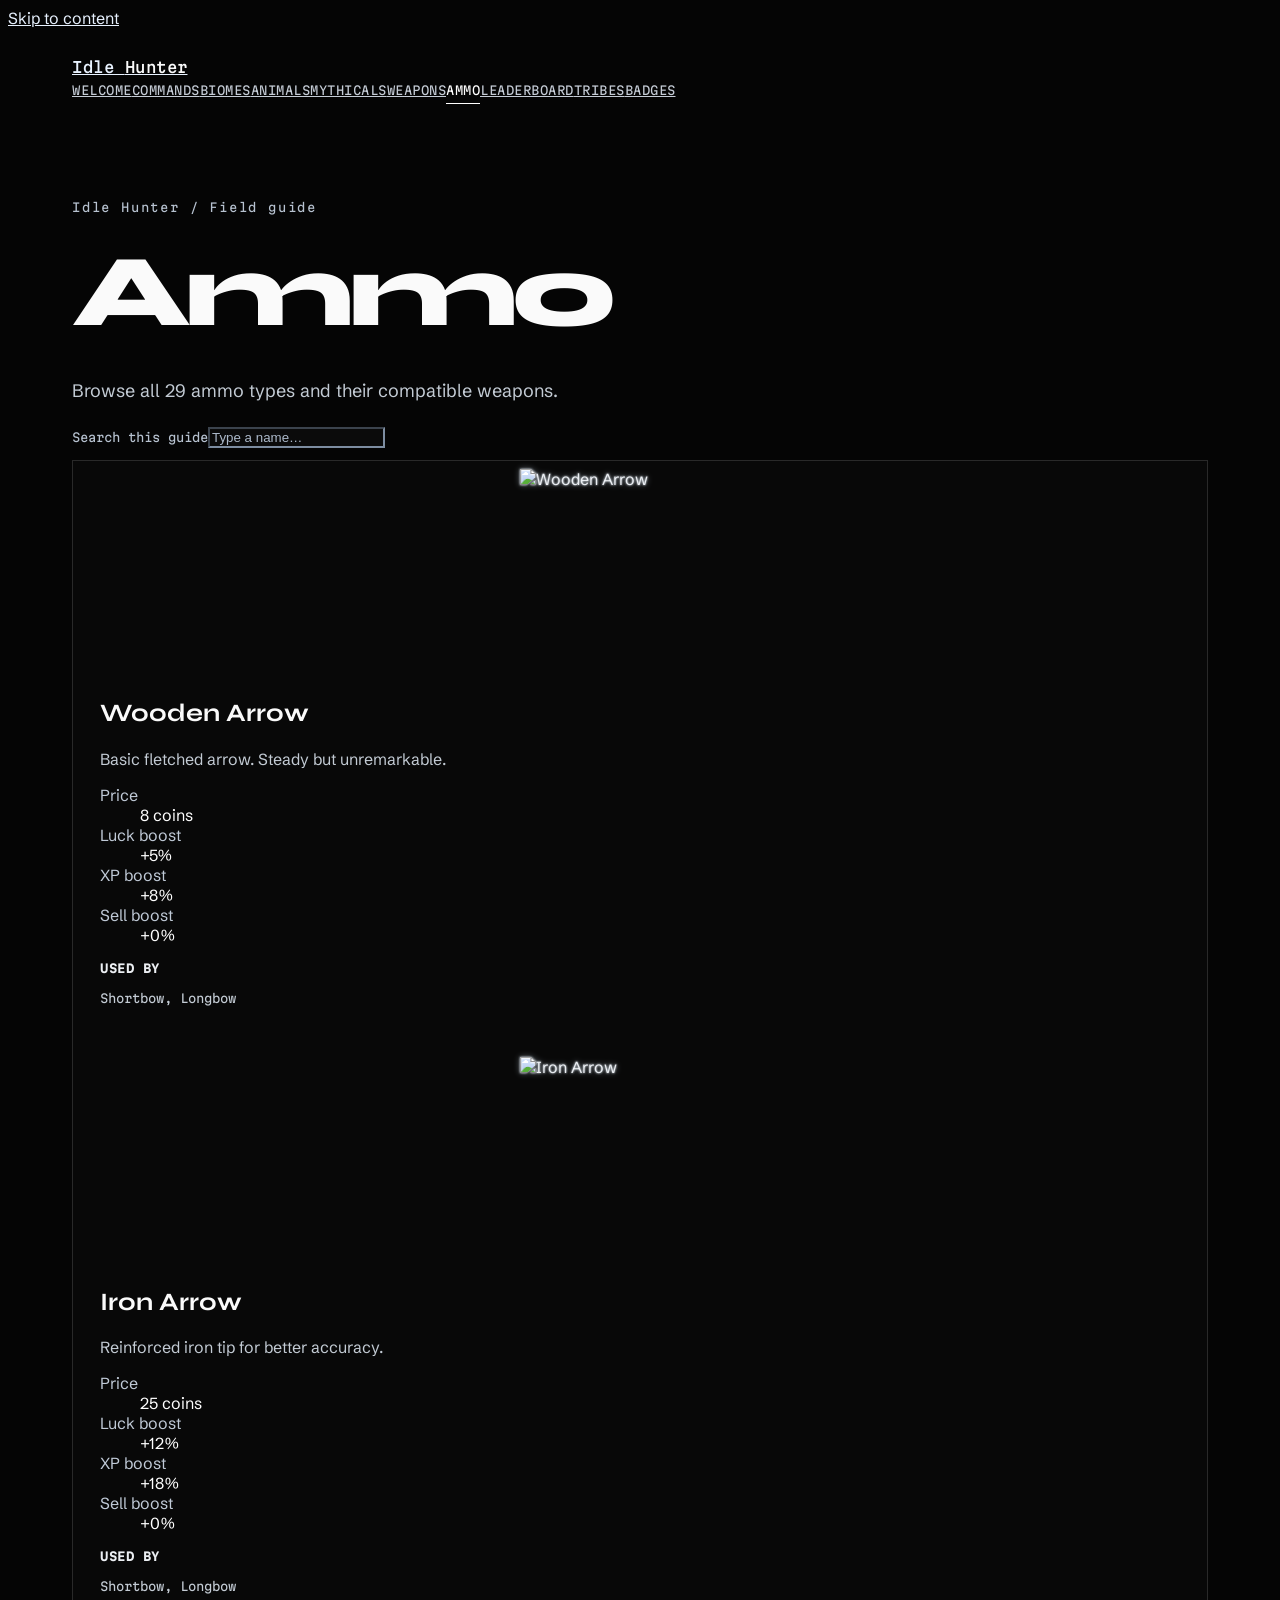
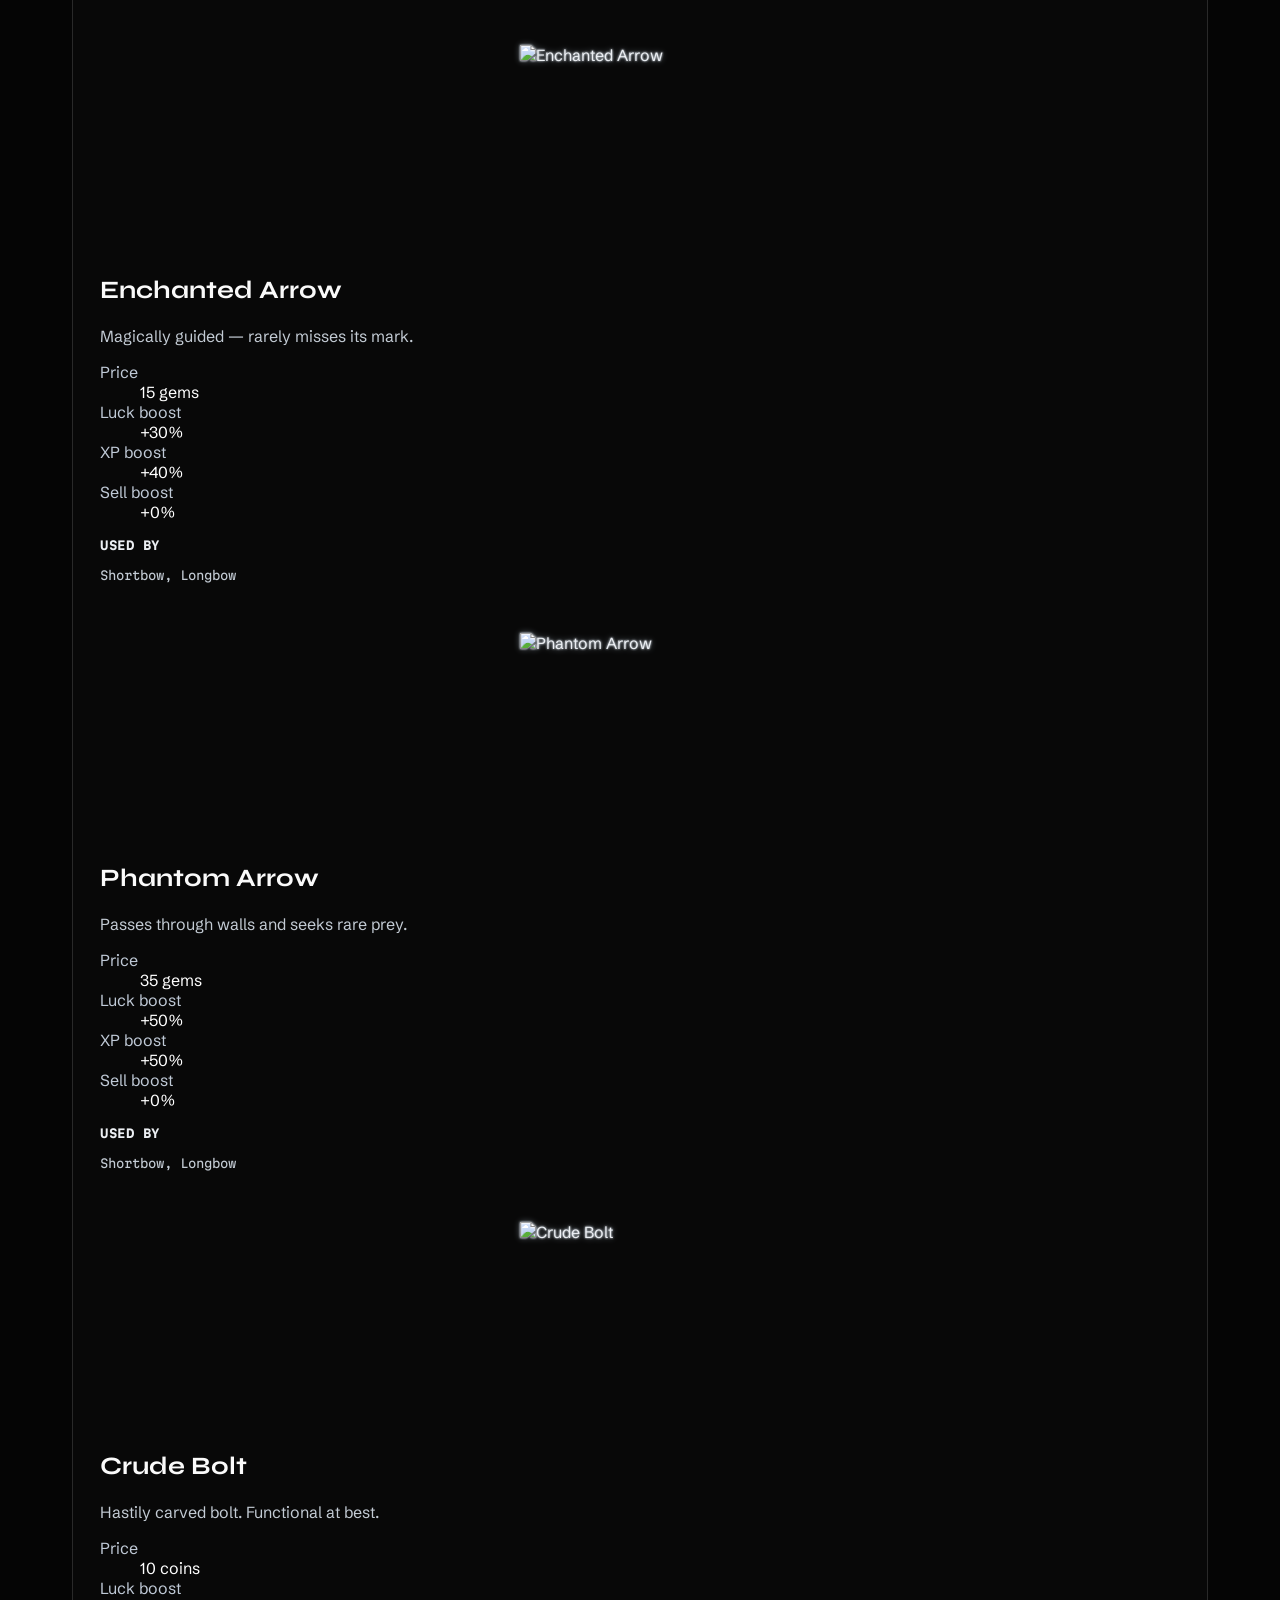
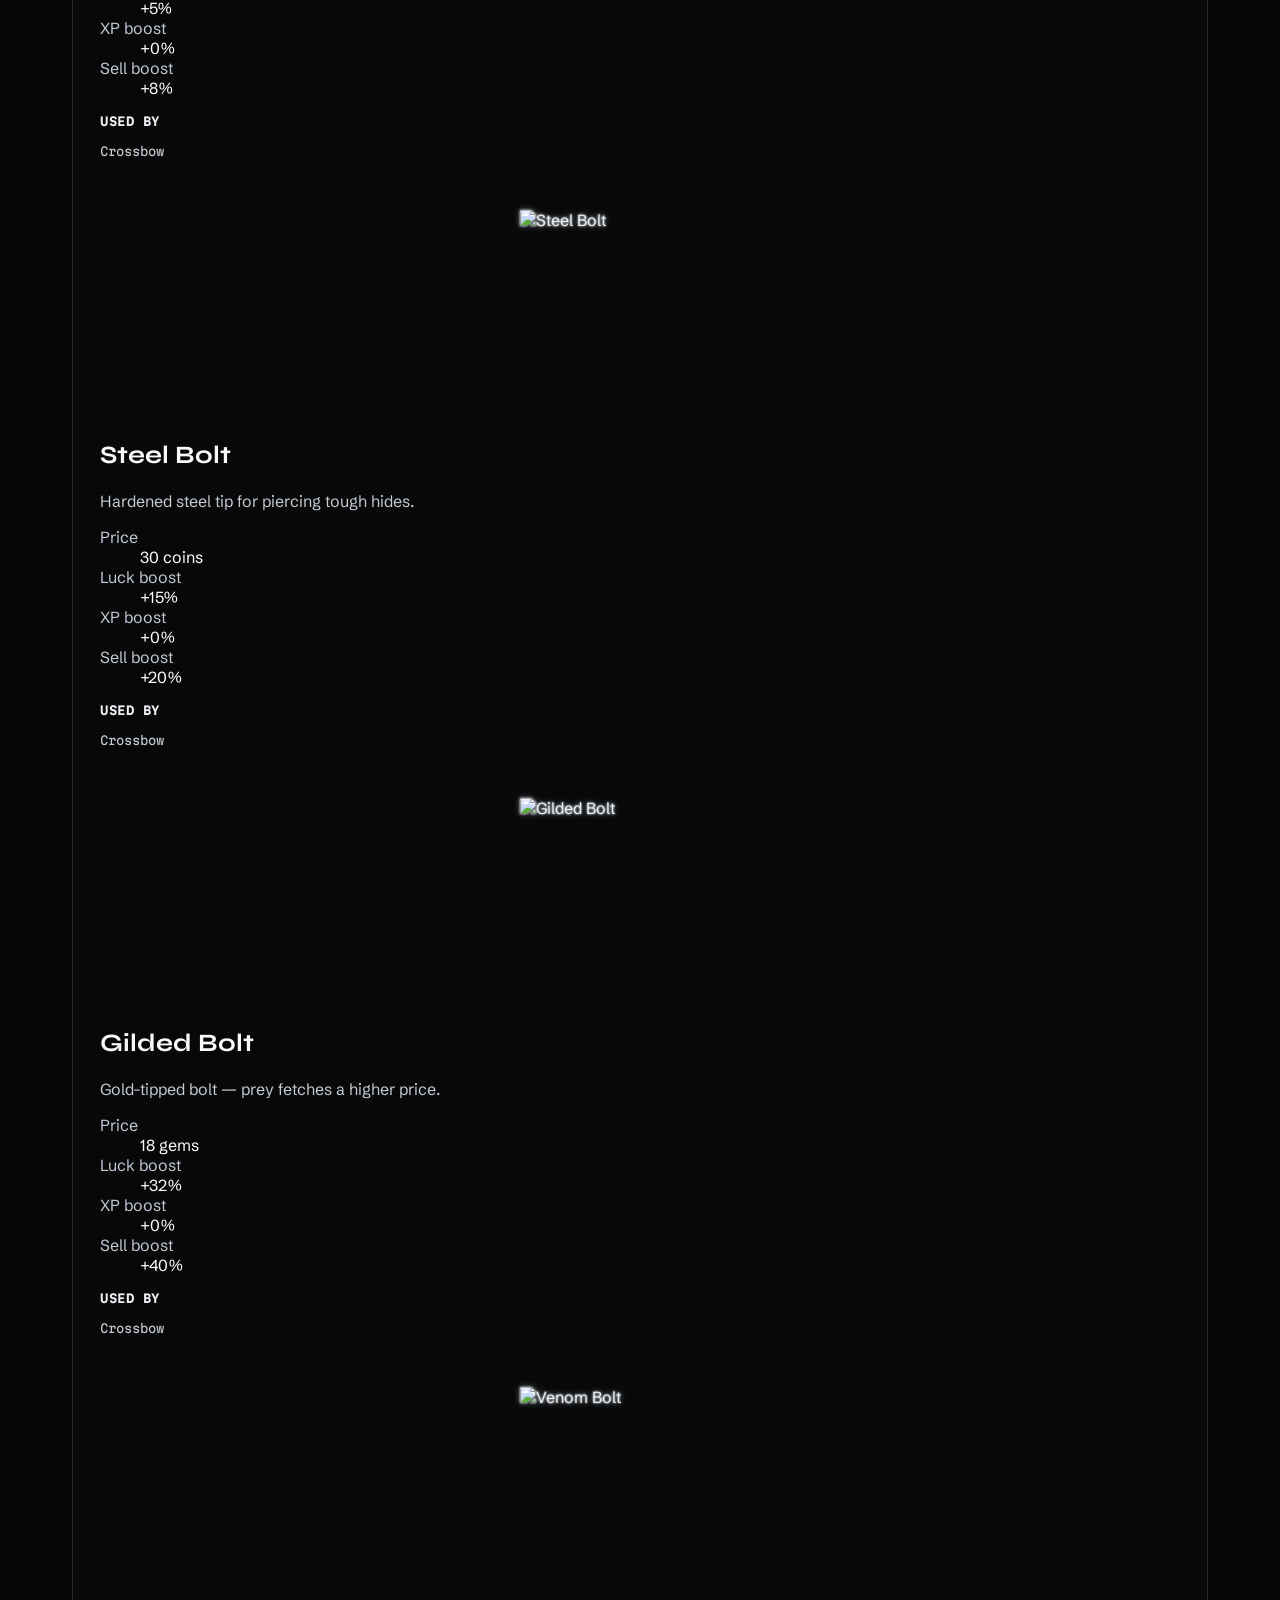
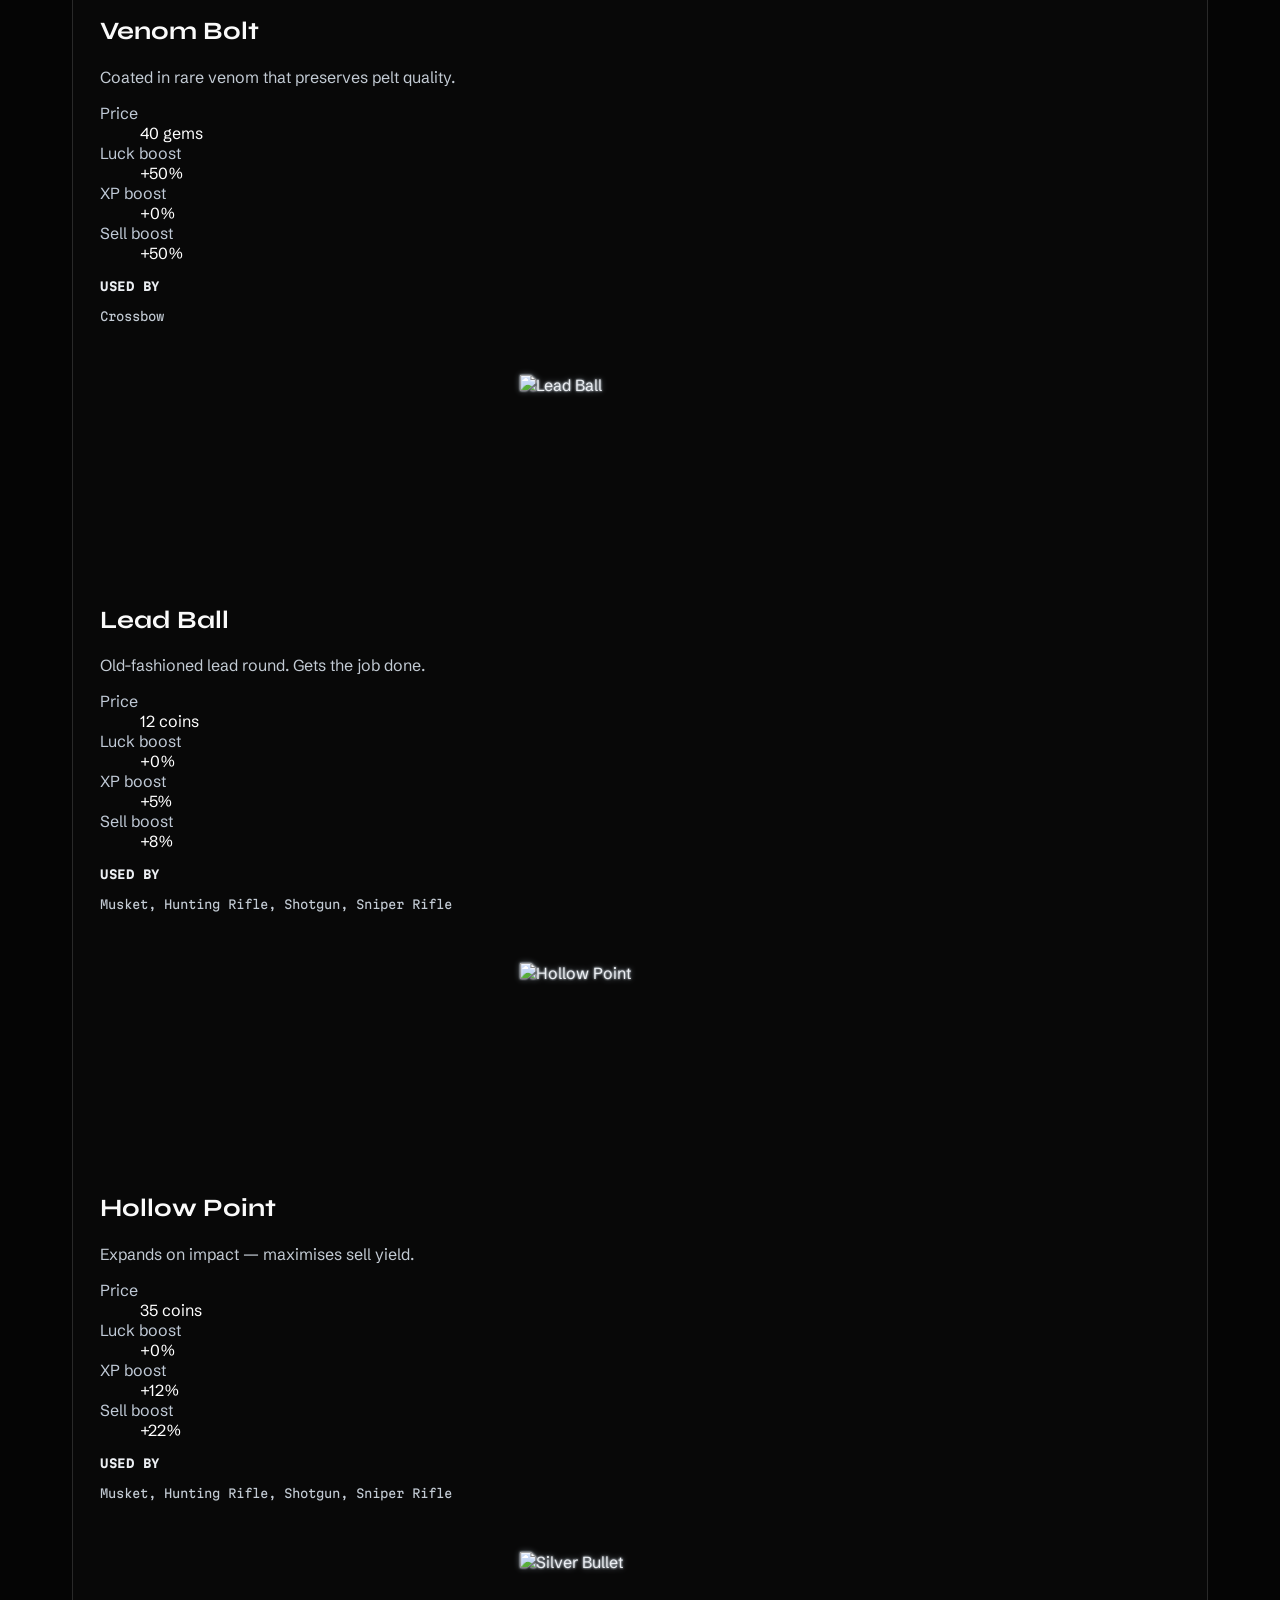
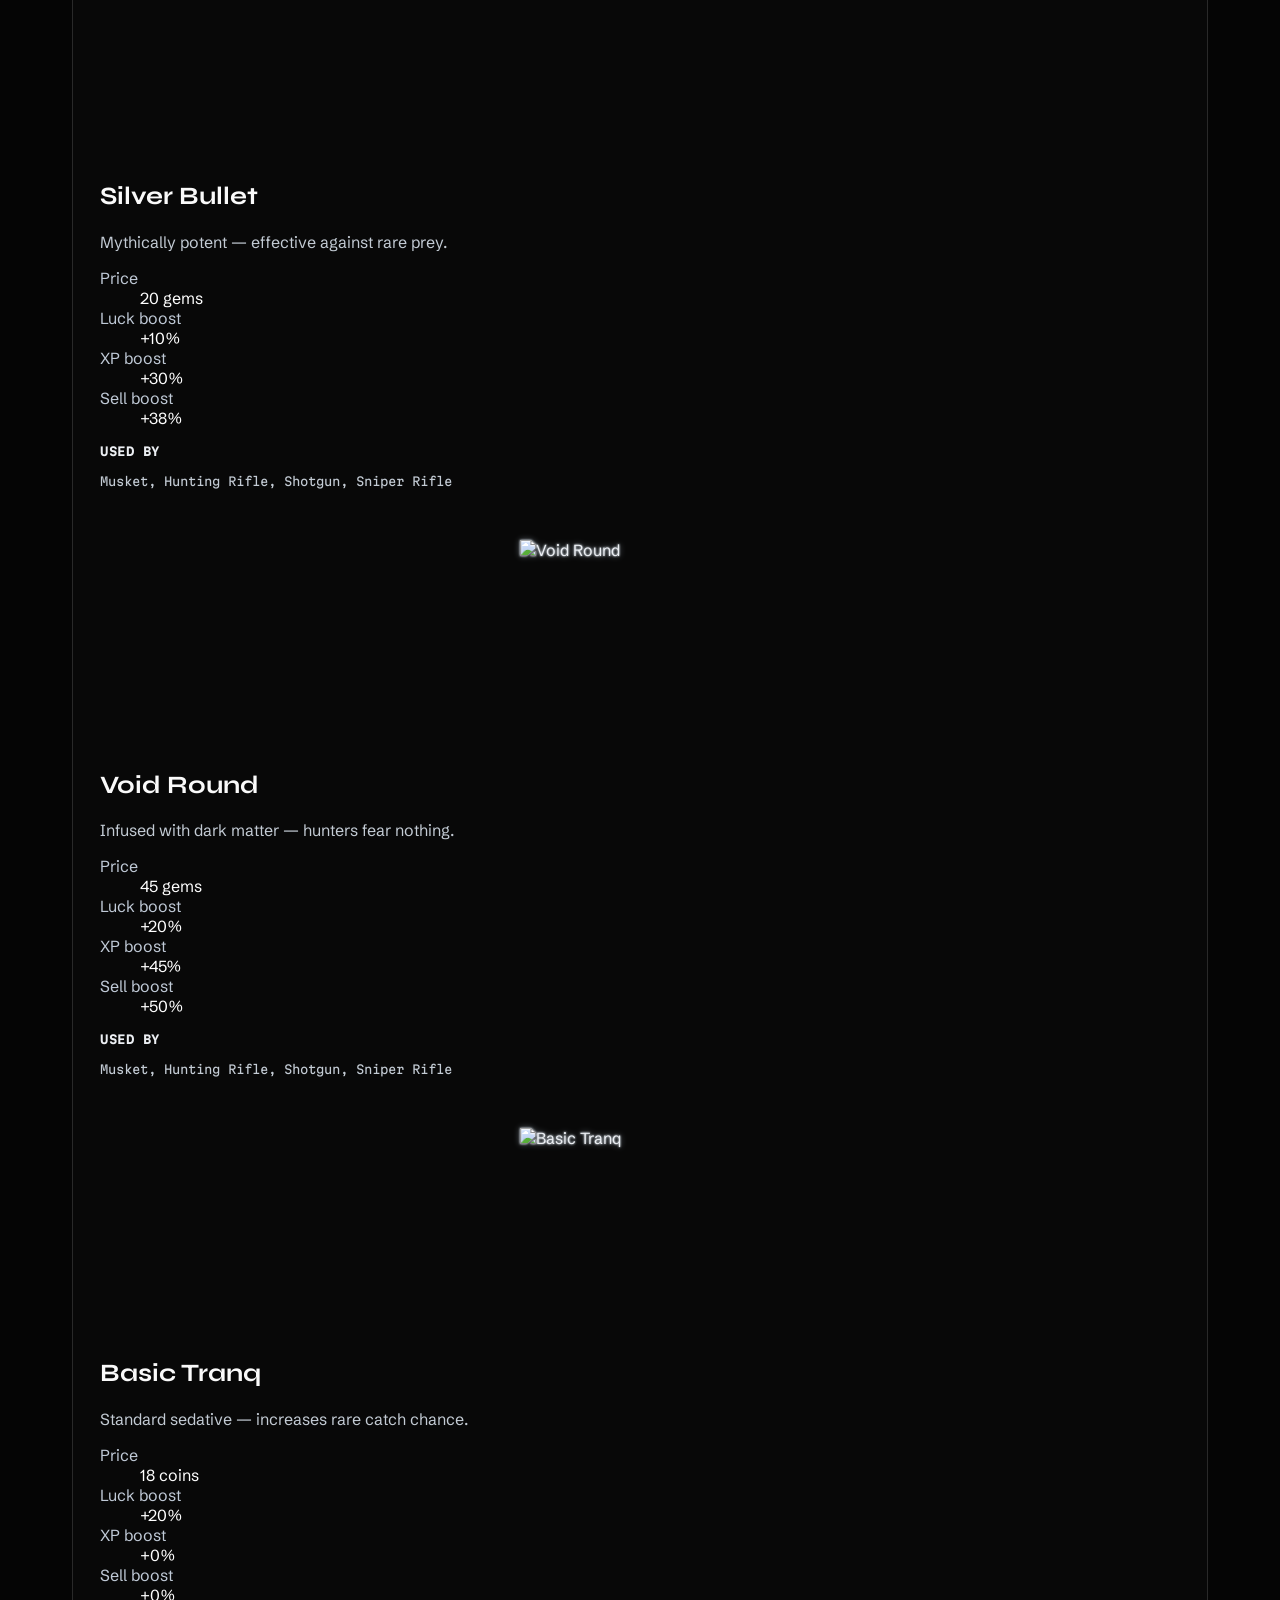
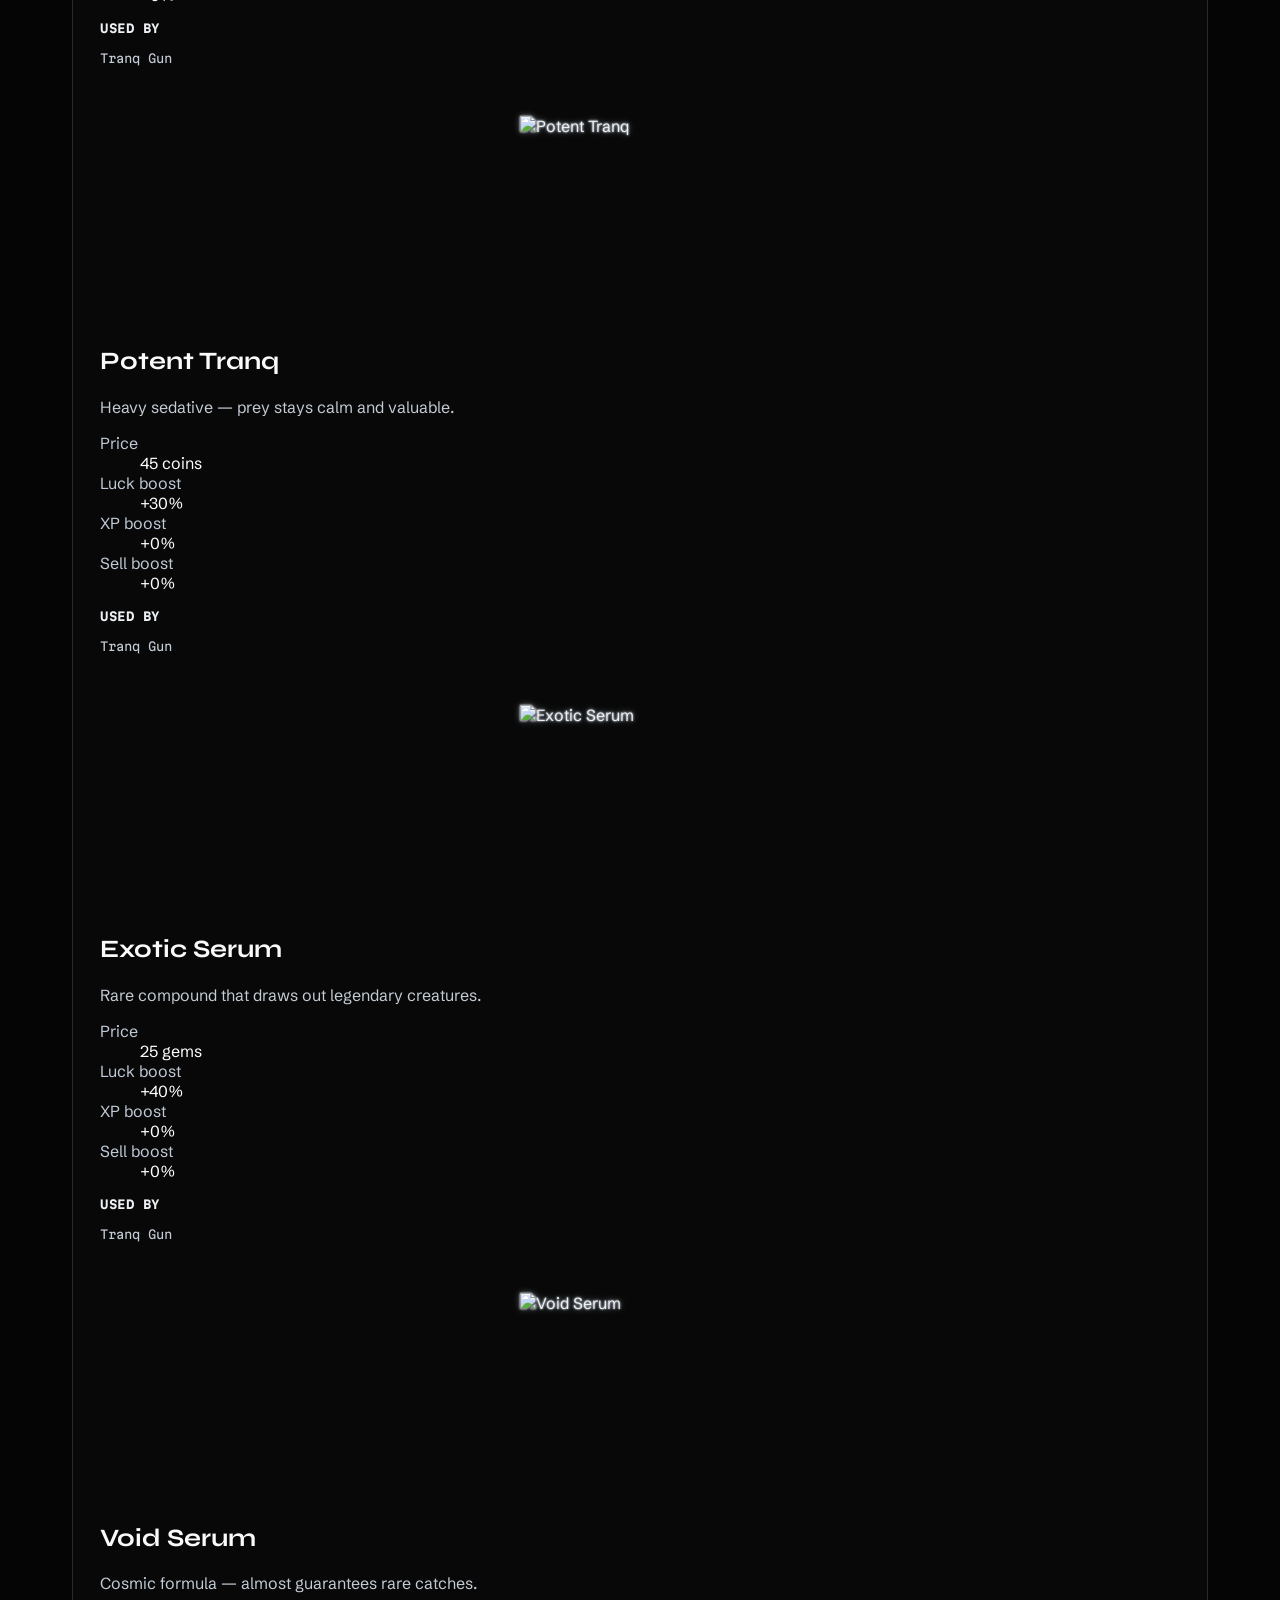
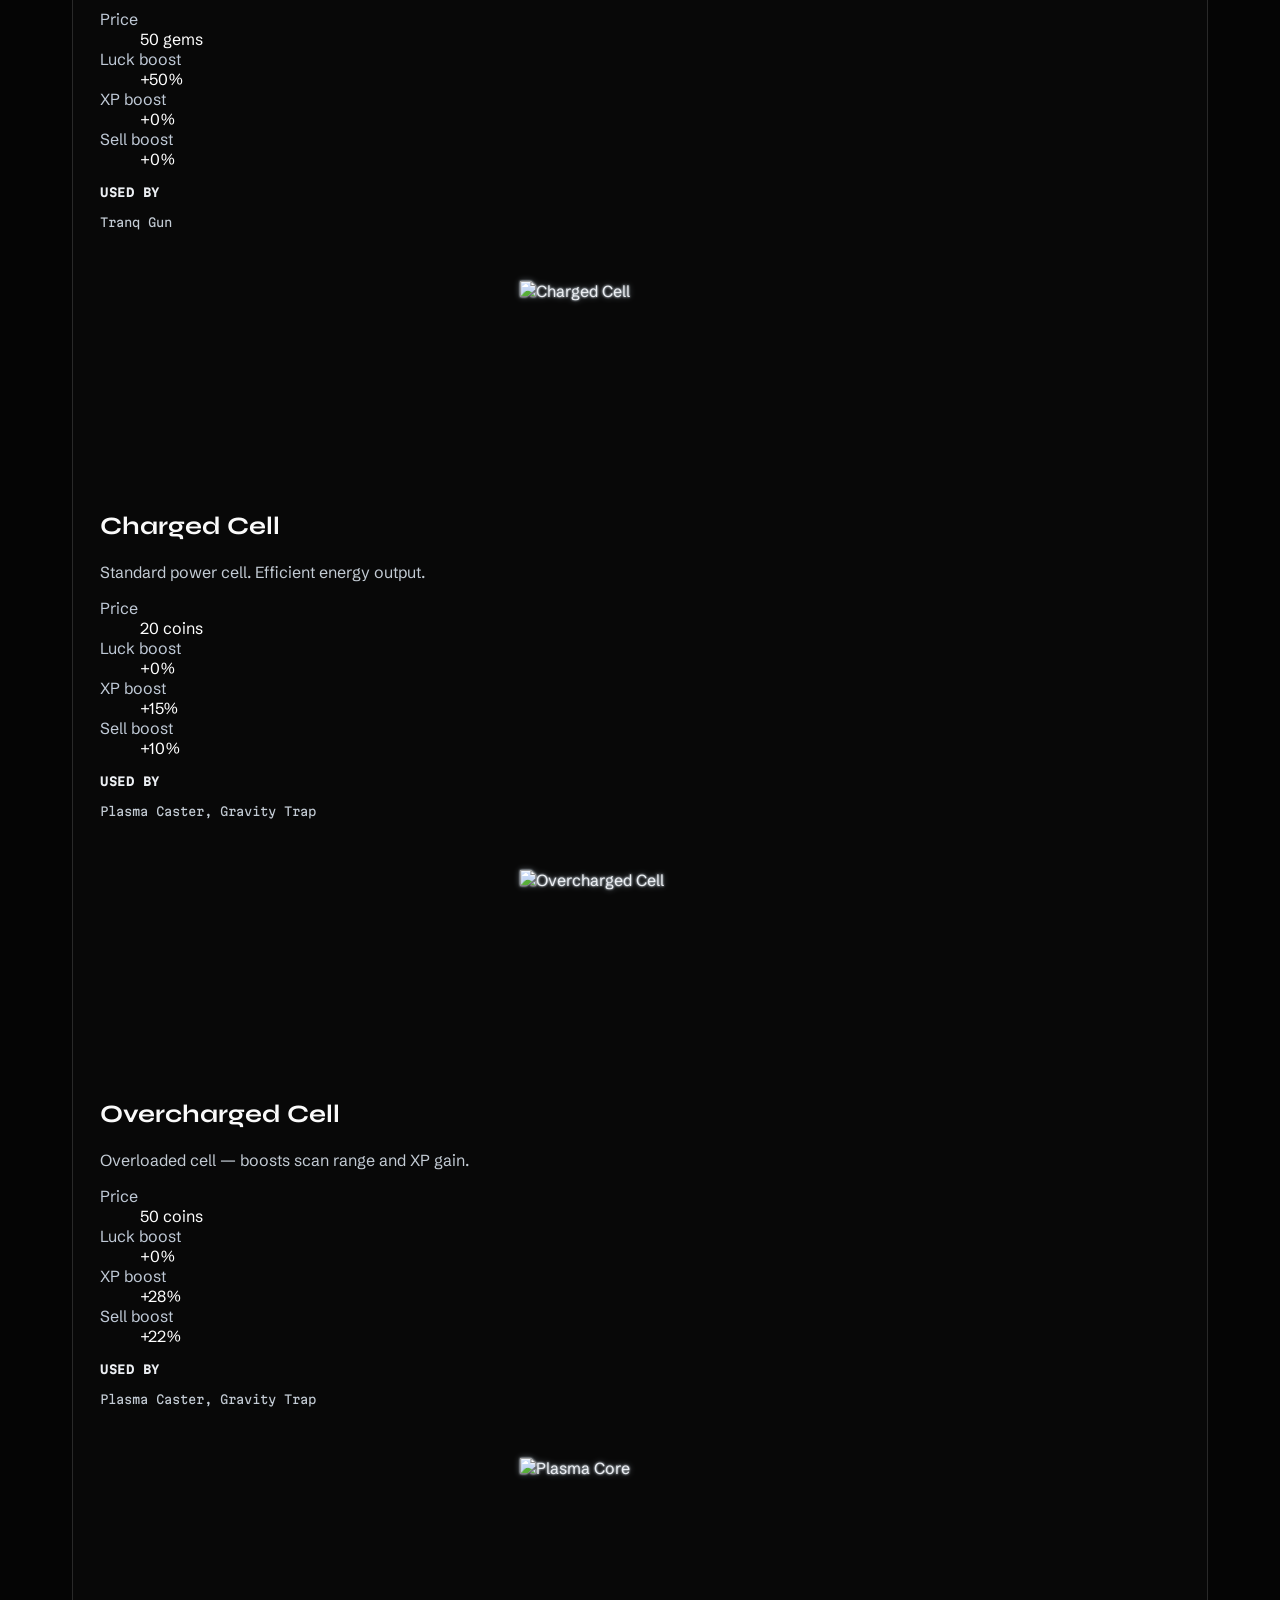
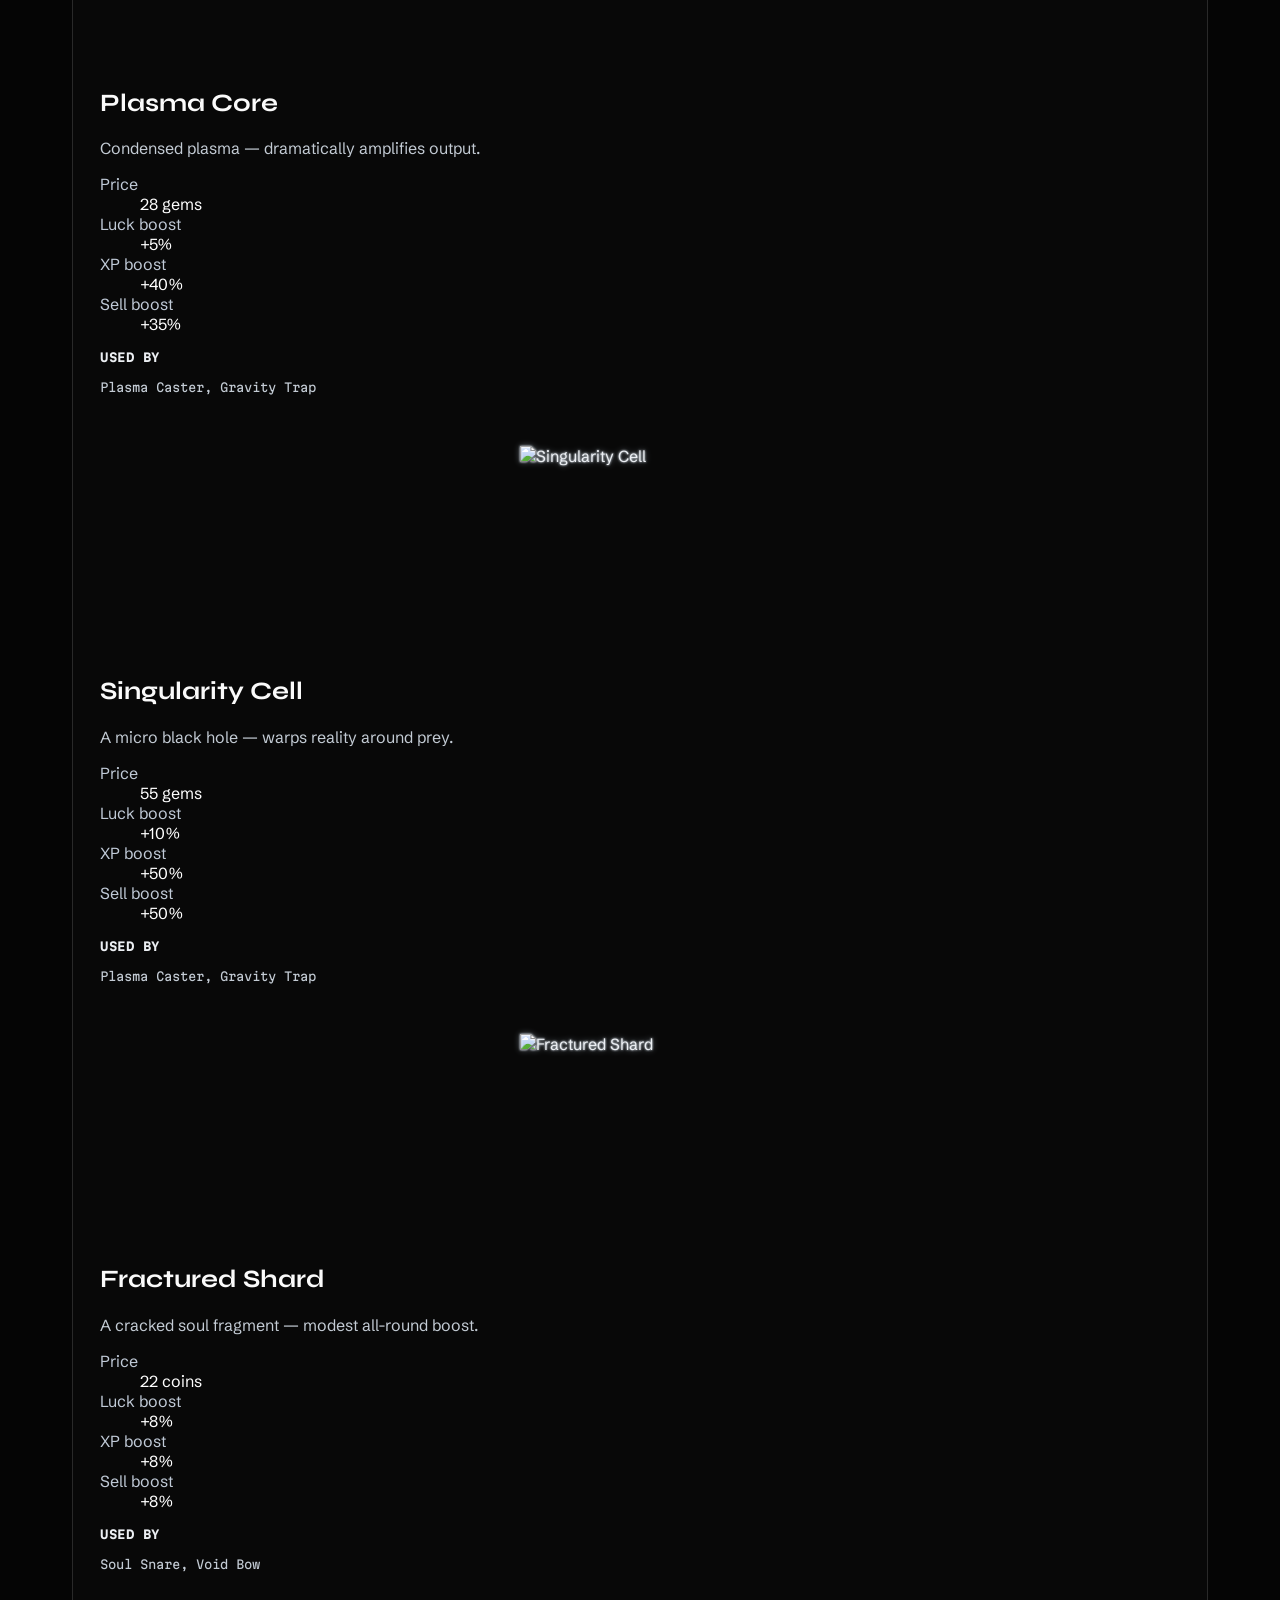
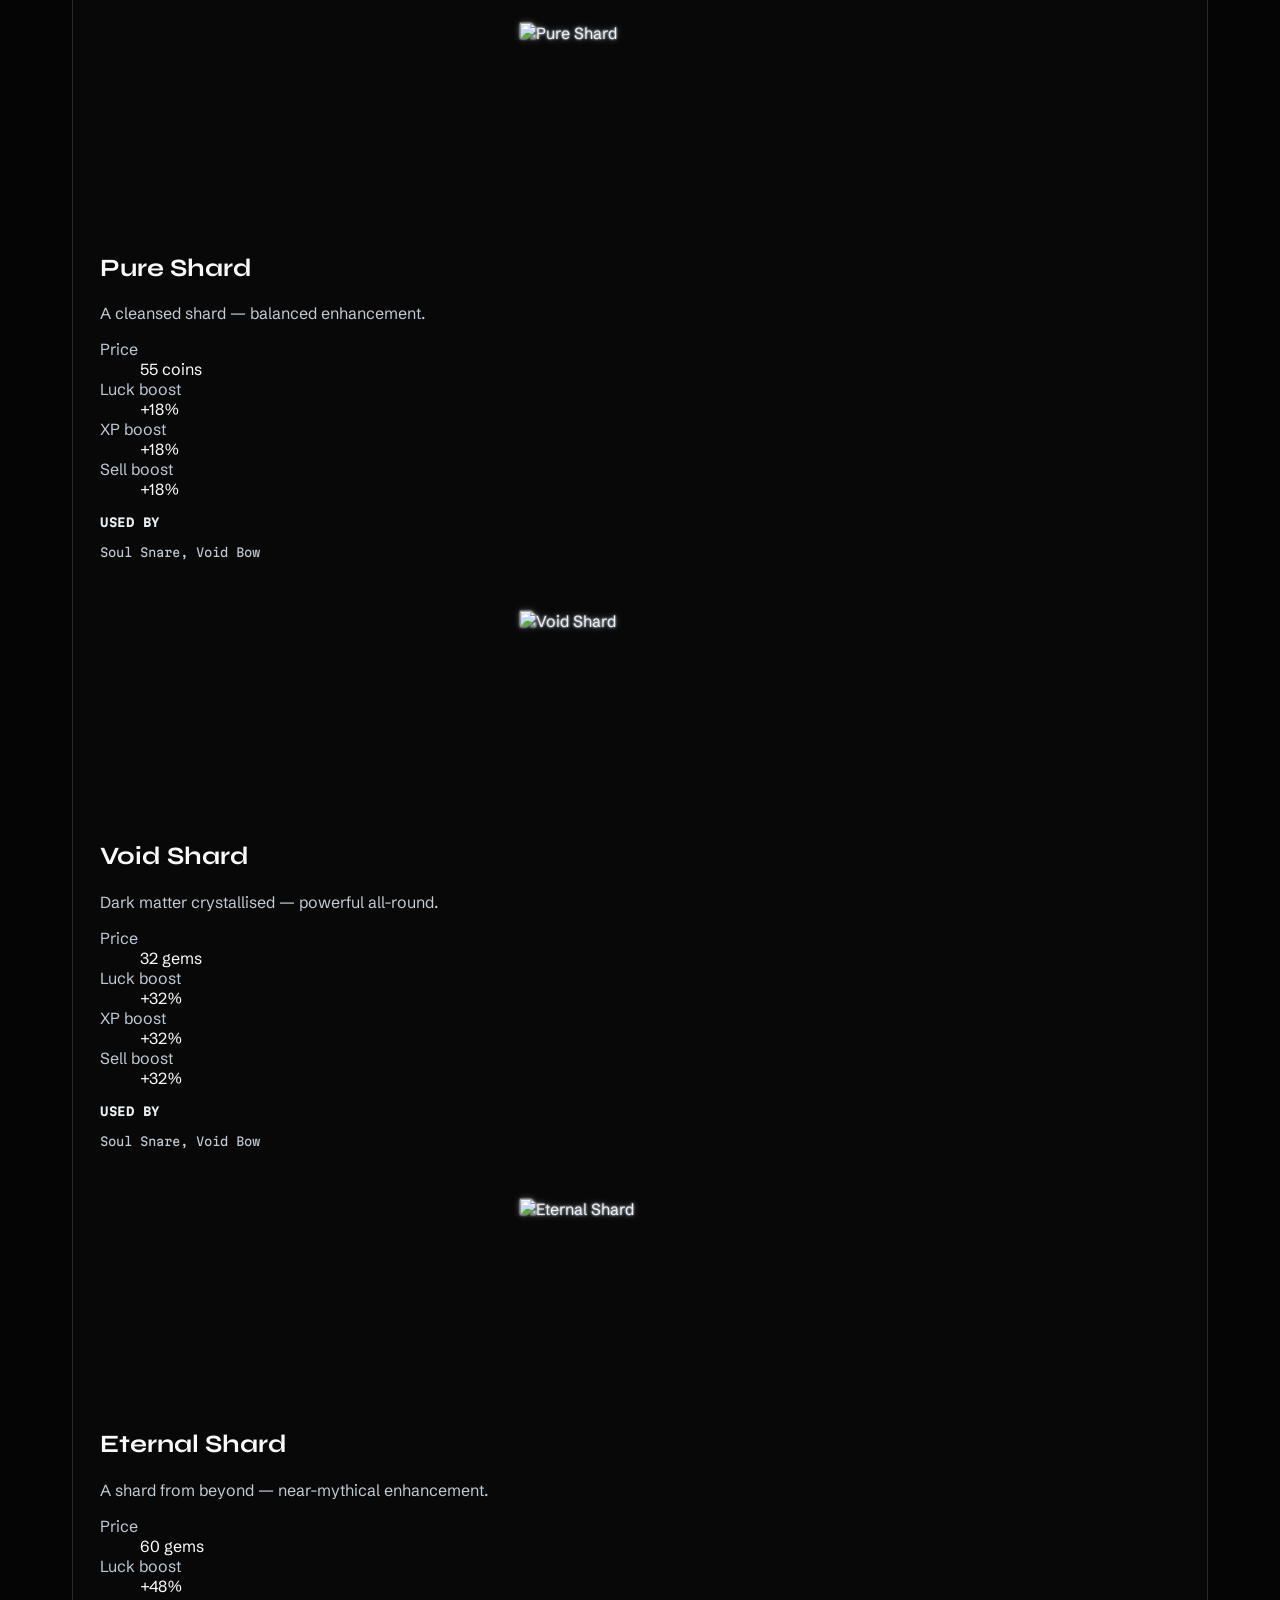
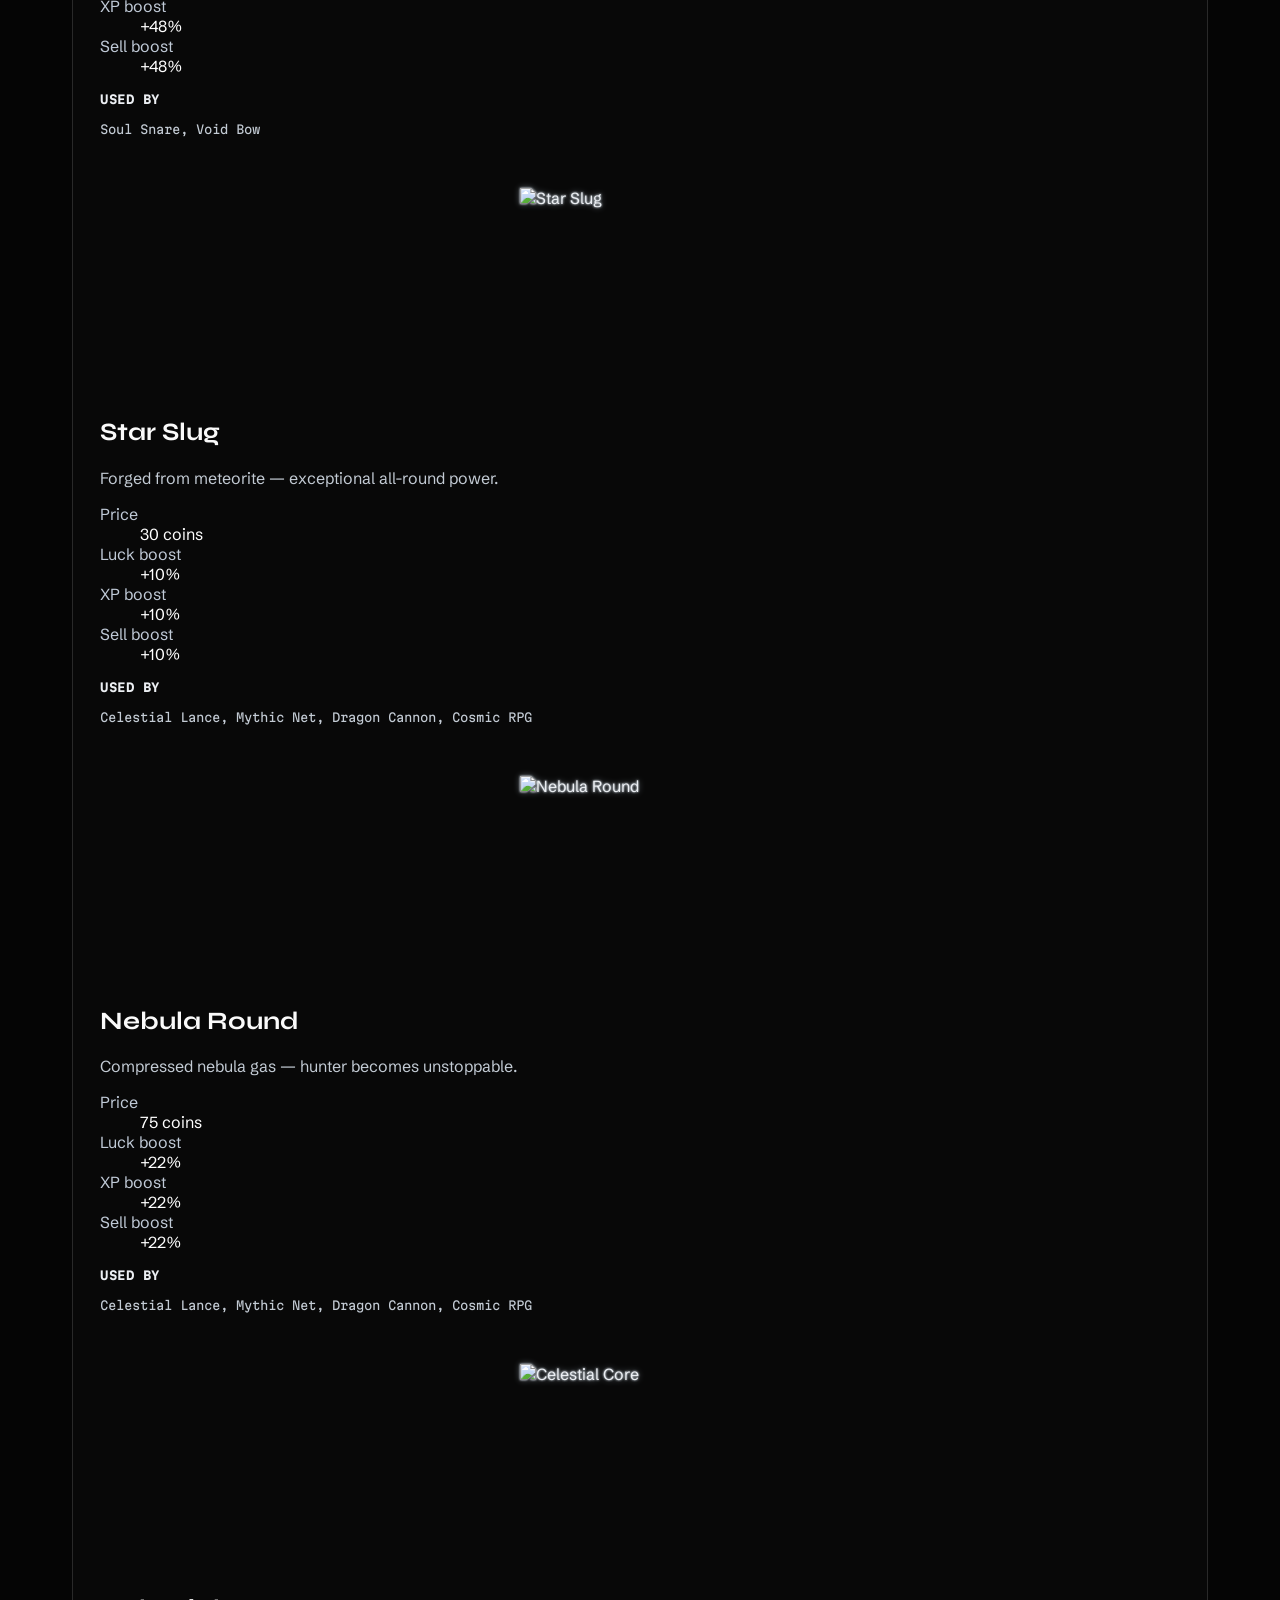
==== commit aedb97b7: "Sync site with the game: new animal/mythical/trophy art, current animal roster, Mythicals & Trophies" ====
--- a/website/ammo.html
+++ b/website/ammo.html
@@ -1 +1 @@
-<!doctype html><html lang="en"><head><meta charset="utf-8"><meta name="viewport" content="width=device-width, initial-scale=1"><meta name="description" content="Explore Idle Hunter, a Discord hunting game. Learn the commands, build your camp, join a tribe, and find support."><meta name="color-scheme" content="dark"><title>Ammo | Idle Hunter</title><link rel="stylesheet" href="styles.css?v=8"><link rel="preconnect" href="https://fonts.googleapis.com"><link rel="preconnect" href="https://fonts.gstatic.com" crossorigin><link href="https://fonts.googleapis.com/css2?family=Syne:wght@600;700;800&amp;family=Schibsted+Grotesk:wght@400;500;600&amp;family=Martian+Mono:wght@400;500&amp;display=swap" rel="stylesheet"><link rel="stylesheet" href="theme.css?v=12"><link rel="icon" href="assets/favicon.svg" type="image/svg+xml"></head><body><div class="scroll-progress" aria-hidden="true"></div><a class="skip" href="#main">Skip to content</a><header><nav aria-label="Main navigation"><a class="brand" href="index.html">Idle <span>Hunter</span></a><button class="mobile-toggle" aria-controls="page-tabs" aria-expanded="false" hidden>Menu</button><div class="links" id="page-tabs"><a href="index.html"><span data-scramble aria-hidden="true">Welcome</span><span class="screen-reader">Welcome</span></a><a href="commands.html"><span data-scramble aria-hidden="true">Commands</span><span class="screen-reader">Commands</span></a><a href="biomes.html"><span data-scramble aria-hidden="true">Biomes</span><span class="screen-reader">Biomes</span></a><a href="animals.html"><span data-scramble aria-hidden="true">Animals</span><span class="screen-reader">Animals</span></a><a href="weapons.html"><span data-scramble aria-hidden="true">Weapons</span><span class="screen-reader">Weapons</span></a><a href="ammo.html" aria-current="page"><span data-scramble aria-hidden="true">Ammo</span><span class="screen-reader">Ammo</span></a><a href="leaderboard.html">Leaderboard</a><a href="tribes.html">Tribes</a><a href="badges.html">Badges</a></div></nav></header><main id="main" class="wrap"><div class="eyebrow">Idle Hunter / Field guide</div><h1>Ammo</h1><p class="intro">Browse all 29 ammo types and their compatible weapons.</p><div class="catalog-controls"><label for="find">Search this guide</label><input id="find" type="search" placeholder="Type a name…" autocomplete="off"><p id="result-count" class="meta" aria-live="polite"></p></div><p id="empty" hidden>No matching entries. Try another name.</p><div class="catalog"><article class="entry" data-search="Wooden Arrow"><div class="picture-slot has-custom-image" data-kind="ammo" data-name="Wooden Arrow"><img src="assets/ammo/wooden-arrow.png?v=8" alt="Wooden Arrow" width="120" height="120" loading="lazy"></div><div class="entry-body"><h2>Wooden Arrow</h2><p>Basic fletched arrow. Steady but unremarkable.</p><dl><div><dt>Price</dt><dd>8 coins</dd></div><div><dt>Luck boost</dt><dd>+5%</dd></div><div><dt>XP boost</dt><dd>+8%</dd></div><div><dt>Sell boost</dt><dd>+0%</dd></div></dl><h3>Used by</h3><p class="meta">Shortbow, Longbow</p></div></article><article class="entry" data-search="Iron Arrow"><div class="picture-slot has-custom-image" data-kind="ammo" data-name="Iron Arrow"><img src="assets/ammo/iron-arrow.png?v=8" alt="Iron Arrow" width="120" height="120" loading="lazy"></div><div class="entry-body"><h2>Iron Arrow</h2><p>Reinforced iron tip for better accuracy.</p><dl><div><dt>Price</dt><dd>25 coins</dd></div><div><dt>Luck boost</dt><dd>+12%</dd></div><div><dt>XP boost</dt><dd>+18%</dd></div><div><dt>Sell boost</dt><dd>+0%</dd></div></dl><h3>Used by</h3><p class="meta">Shortbow, Longbow</p></div></article><article class="entry" data-search="Enchanted Arrow"><div class="picture-slot has-custom-image" data-kind="ammo" data-name="Enchanted Arrow"><img src="assets/ammo/enchanted-arrow.png?v=8" alt="Enchanted Arrow" width="120" height="120" loading="lazy"></div><div class="entry-body"><h2>Enchanted Arrow</h2><p>Magically guided — rarely misses its mark.</p><dl><div><dt>Price</dt><dd>15 gems</dd></div><div><dt>Luck boost</dt><dd>+30%</dd></div><div><dt>XP boost</dt><dd>+40%</dd></div><div><dt>Sell boost</dt><dd>+0%</dd></div></dl><h3>Used by</h3><p class="meta">Shortbow, Longbow</p></div></article><article class="entry" data-search="Phantom Arrow"><div class="picture-slot has-custom-image" data-kind="ammo" data-name="Phantom Arrow"><img src="assets/ammo/phantom-arrow.png?v=8" alt="Phantom Arrow" width="120" height="120" loading="lazy"></div><div class="entry-body"><h2>Phantom Arrow</h2><p>Passes through walls and seeks rare prey.</p><dl><div><dt>Price</dt><dd>35 gems</dd></div><div><dt>Luck boost</dt><dd>+50%</dd></div><div><dt>XP boost</dt><dd>+50%</dd></div><div><dt>Sell boost</dt><dd>+0%</dd></div></dl><h3>Used by</h3><p class="meta">Shortbow, Longbow</p></div></article><article class="entry" data-search="Crude Bolt"><div class="picture-slot has-custom-image" data-kind="ammo" data-name="Crude Bolt"><img src="assets/ammo/crude-bolt.png?v=8" alt="Crude Bolt" width="120" height="120" loading="lazy"></div><div class="entry-body"><h2>Crude Bolt</h2><p>Hastily carved bolt. Functional at best.</p><dl><div><dt>Price</dt><dd>10 coins</dd></div><div><dt>Luck boost</dt><dd>+5%</dd></div><div><dt>XP boost</dt><dd>+0%</dd></div><div><dt>Sell boost</dt><dd>+8%</dd></div></dl><h3>Used by</h3><p class="meta">Crossbow</p></div></article><article class="entry" data-search="Steel Bolt"><div class="picture-slot has-custom-image" data-kind="ammo" data-name="Steel Bolt"><img src="assets/ammo/steel-bolt.png?v=8" alt="Steel Bolt" width="120" height="120" loading="lazy"></div><div class="entry-body"><h2>Steel Bolt</h2><p>Hardened steel tip for piercing tough hides.</p><dl><div><dt>Price</dt><dd>30 coins</dd></div><div><dt>Luck boost</dt><dd>+15%</dd></div><div><dt>XP boost</dt><dd>+0%</dd></div><div><dt>Sell boost</dt><dd>+20%</dd></div></dl><h3>Used by</h3><p class="meta">Crossbow</p></div></article><article class="entry" data-search="Gilded Bolt"><div class="picture-slot has-custom-image" data-kind="ammo" data-name="Gilded Bolt"><img src="assets/ammo/gilded-bolt.png?v=8" alt="Gilded Bolt" width="120" height="120" loading="lazy"></div><div class="entry-body"><h2>Gilded Bolt</h2><p>Gold-tipped bolt — prey fetches a higher price.</p><dl><div><dt>Price</dt><dd>18 gems</dd></div><div><dt>Luck boost</dt><dd>+32%</dd></div><div><dt>XP boost</dt><dd>+0%</dd></div><div><dt>Sell boost</dt><dd>+40%</dd></div></dl><h3>Used by</h3><p class="meta">Crossbow</p></div></article><article class="entry" data-search="Venom Bolt"><div class="picture-slot has-custom-image" data-kind="ammo" data-name="Venom Bolt"><img src="assets/ammo/venom-bolt.png?v=8" alt="Venom Bolt" width="120" height="120" loading="lazy"></div><div class="entry-body"><h2>Venom Bolt</h2><p>Coated in rare venom that preserves pelt quality.</p><dl><div><dt>Price</dt><dd>40 gems</dd></div><div><dt>Luck boost</dt><dd>+50%</dd></div><div><dt>XP boost</dt><dd>+0%</dd></div><div><dt>Sell boost</dt><dd>+50%</dd></div></dl><h3>Used by</h3><p class="meta">Crossbow</p></div></article><article class="entry" data-search="Lead Ball"><div class="picture-slot has-custom-image" data-kind="ammo" data-name="Lead Ball"><img src="assets/ammo/lead-ball.png?v=8" alt="Lead Ball" width="120" height="120" loading="lazy"></div><div class="entry-body"><h2>Lead Ball</h2><p>Old-fashioned lead round. Gets the job done.</p><dl><div><dt>Price</dt><dd>12 coins</dd></div><div><dt>Luck boost</dt><dd>+0%</dd></div><div><dt>XP boost</dt><dd>+5%</dd></div><div><dt>Sell boost</dt><dd>+8%</dd></div></dl><h3>Used by</h3><p class="meta">Musket, Hunting Rifle, Shotgun, Sniper Rifle</p></div></article><article class="entry" data-search="Hollow Point"><div class="picture-slot has-custom-image" data-kind="ammo" data-name="Hollow Point"><img src="assets/ammo/hollow-point.png?v=8" alt="Hollow Point" width="120" height="120" loading="lazy"></div><div class="entry-body"><h2>Hollow Point</h2><p>Expands on impact — maximises sell yield.</p><dl><div><dt>Price</dt><dd>35 coins</dd></div><div><dt>Luck boost</dt><dd>+0%</dd></div><div><dt>XP boost</dt><dd>+12%</dd></div><div><dt>Sell boost</dt><dd>+22%</dd></div></dl><h3>Used by</h3><p class="meta">Musket, Hunting Rifle, Shotgun, Sniper Rifle</p></div></article><article class="entry" data-search="Silver Bullet"><div class="picture-slot has-custom-image" data-kind="ammo" data-name="Silver Bullet"><img src="assets/ammo/silver-bullet.png?v=8" alt="Silver Bullet" width="120" height="120" loading="lazy"></div><div class="entry-body"><h2>Silver Bullet</h2><p>Mythically potent — effective against rare prey.</p><dl><div><dt>Price</dt><dd>20 gems</dd></div><div><dt>Luck boost</dt><dd>+10%</dd></div><div><dt>XP boost</dt><dd>+30%</dd></div><div><dt>Sell boost</dt><dd>+38%</dd></div></dl><h3>Used by</h3><p class="meta">Musket, Hunting Rifle, Shotgun, Sniper Rifle</p></div></article><article class="entry" data-search="Void Round"><div class="picture-slot has-custom-image" data-kind="ammo" data-name="Void Round"><img src="assets/ammo/void-round.png?v=8" alt="Void Round" width="120" height="120" loading="lazy"></div><div class="entry-body"><h2>Void Round</h2><p>Infused with dark matter — hunters fear nothing.</p><dl><div><dt>Price</dt><dd>45 gems</dd></div><div><dt>Luck boost</dt><dd>+20%</dd></div><div><dt>XP boost</dt><dd>+45%</dd></div><div><dt>Sell boost</dt><dd>+50%</dd></div></dl><h3>Used by</h3><p class="meta">Musket, Hunting Rifle, Shotgun, Sniper Rifle</p></div></article><article class="entry" data-search="Basic Tranq"><div class="picture-slot has-custom-image" data-kind="ammo" data-name="Basic Tranq"><img src="assets/ammo/basic-tranq.png?v=8" alt="Basic Tranq" width="120" height="120" loading="lazy"></div><div class="entry-body"><h2>Basic Tranq</h2><p>Standard sedative — increases rare catch chance.</p><dl><div><dt>Price</dt><dd>18 coins</dd></div><div><dt>Luck boost</dt><dd>+20%</dd></div><div><dt>XP boost</dt><dd>+0%</dd></div><div><dt>Sell boost</dt><dd>+0%</dd></div></dl><h3>Used by</h3><p class="meta">Tranq Gun</p></div></article><article class="entry" data-search="Potent Tranq"><div class="picture-slot has-custom-image" data-kind="ammo" data-name="Potent Tranq"><img src="assets/ammo/potent-tranq.png?v=8" alt="Potent Tranq" width="120" height="120" loading="lazy"></div><div class="entry-body"><h2>Potent Tranq</h2><p>Heavy sedative — prey stays calm and valuable.</p><dl><div><dt>Price</dt><dd>45 coins</dd></div><div><dt>Luck boost</dt><dd>+30%</dd></div><div><dt>XP boost</dt><dd>+0%</dd></div><div><dt>Sell boost</dt><dd>+0%</dd></div></dl><h3>Used by</h3><p class="meta">Tranq Gun</p></div></article><article class="entry" data-search="Exotic Serum"><div class="picture-slot has-custom-image" data-kind="ammo" data-name="Exotic Serum"><img src="assets/ammo/exotic-serum.png?v=8" alt="Exotic Serum" width="120" height="120" loading="lazy"></div><div class="entry-body"><h2>Exotic Serum</h2><p>Rare compound that draws out legendary creatures.</p><dl><div><dt>Price</dt><dd>25 gems</dd></div><div><dt>Luck boost</dt><dd>+40%</dd></div><div><dt>XP boost</dt><dd>+0%</dd></div><div><dt>Sell boost</dt><dd>+0%</dd></div></dl><h3>Used by</h3><p class="meta">Tranq Gun</p></div></article><article class="entry" data-search="Void Serum"><div class="picture-slot has-custom-image" data-kind="ammo" data-name="Void Serum"><img src="assets/ammo/void-serum.png?v=8" alt="Void Serum" width="120" height="120" loading="lazy"></div><div class="entry-body"><h2>Void Serum</h2><p>Cosmic formula — almost guarantees rare catches.</p><dl><div><dt>Price</dt><dd>50 gems</dd></div><div><dt>Luck boost</dt><dd>+50%</dd></div><div><dt>XP boost</dt><dd>+0%</dd></div><div><dt>Sell boost</dt><dd>+0%</dd></div></dl><h3>Used by</h3><p class="meta">Tranq Gun</p></div></article><article class="entry" data-search="Charged Cell"><div class="picture-slot has-custom-image" data-kind="ammo" data-name="Charged Cell"><img src="assets/ammo/charged-cell.png?v=8" alt="Charged Cell" width="120" height="120" loading="lazy"></div><div class="entry-body"><h2>Charged Cell</h2><p>Standard power cell. Efficient energy output.</p><dl><div><dt>Price</dt><dd>20 coins</dd></div><div><dt>Luck boost</dt><dd>+0%</dd></div><div><dt>XP boost</dt><dd>+15%</dd></div><div><dt>Sell boost</dt><dd>+10%</dd></div></dl><h3>Used by</h3><p class="meta">Plasma Caster, Gravity Trap</p></div></article><article class="entry" data-search="Overcharged Cell"><div class="picture-slot has-custom-image" data-kind="ammo" data-name="Overcharged Cell"><img src="assets/ammo/overcharged-cell.png?v=8" alt="Overcharged Cell" width="120" height="120" loading="lazy"></div><div class="entry-body"><h2>Overcharged Cell</h2><p>Overloaded cell — boosts scan range and XP gain.</p><dl><div><dt>Price</dt><dd>50 coins</dd></div><div><dt>Luck boost</dt><dd>+0%</dd></div><div><dt>XP boost</dt><dd>+28%</dd></div><div><dt>Sell boost</dt><dd>+22%</dd></div></dl><h3>Used by</h3><p class="meta">Plasma Caster, Gravity Trap</p></div></article><article class="entry" data-search="Plasma Core"><div class="picture-slot has-custom-image" data-kind="ammo" data-name="Plasma Core"><img src="assets/ammo/plasma-core.png?v=8" alt="Plasma Core" width="120" height="120" loading="lazy"></div><div class="entry-body"><h2>Plasma Core</h2><p>Condensed plasma — dramatically amplifies output.</p><dl><div><dt>Price</dt><dd>28 gems</dd></div><div><dt>Luck boost</dt><dd>+5%</dd></div><div><dt>XP boost</dt><dd>+40%</dd></div><div><dt>Sell boost</dt><dd>+35%</dd></div></dl><h3>Used by</h3><p class="meta">Plasma Caster, Gravity Trap</p></div></article><article class="entry" data-search="Singularity Cell"><div class="picture-slot has-custom-image" data-kind="ammo" data-name="Singularity Cell"><img src="assets/ammo/singularity-cell.png?v=8" alt="Singularity Cell" width="120" height="120" loading="lazy"></div><div class="entry-body"><h2>Singularity Cell</h2><p>A micro black hole — warps reality around prey.</p><dl><div><dt>Price</dt><dd>55 gems</dd></div><div><dt>Luck boost</dt><dd>+10%</dd></div><div><dt>XP boost</dt><dd>+50%</dd></div><div><dt>Sell boost</dt><dd>+50%</dd></div></dl><h3>Used by</h3><p class="meta">Plasma Caster, Gravity Trap</p></div></article><article class="entry" data-search="Fractured Shard"><div class="picture-slot has-custom-image" data-kind="ammo" data-name="Fractured Shard"><img src="assets/ammo/fractured-shard.png?v=8" alt="Fractured Shard" width="120" height="120" loading="lazy"></div><div class="entry-body"><h2>Fractured Shard</h2><p>A cracked soul fragment — modest all-round boost.</p><dl><div><dt>Price</dt><dd>22 coins</dd></div><div><dt>Luck boost</dt><dd>+8%</dd></div><div><dt>XP boost</dt><dd>+8%</dd></div><div><dt>Sell boost</dt><dd>+8%</dd></div></dl><h3>Used by</h3><p class="meta">Soul Snare, Void Bow</p></div></article><article class="entry" data-search="Pure Shard"><div class="picture-slot has-custom-image" data-kind="ammo" data-name="Pure Shard"><img src="assets/ammo/pure-shard.png?v=8" alt="Pure Shard" width="120" height="120" loading="lazy"></div><div class="entry-body"><h2>Pure Shard</h2><p>A cleansed shard — balanced enhancement.</p><dl><div><dt>Price</dt><dd>55 coins</dd></div><div><dt>Luck boost</dt><dd>+18%</dd></div><div><dt>XP boost</dt><dd>+18%</dd></div><div><dt>Sell boost</dt><dd>+18%</dd></div></dl><h3>Used by</h3><p class="meta">Soul Snare, Void Bow</p></div></article><article class="entry" data-search="Void Shard"><div class="picture-slot has-custom-image" data-kind="ammo" data-name="Void Shard"><img src="assets/ammo/void-shard.png?v=8" alt="Void Shard" width="120" height="120" loading="lazy"></div><div class="entry-body"><h2>Void Shard</h2><p>Dark matter crystallised — powerful all-round.</p><dl><div><dt>Price</dt><dd>32 gems</dd></div><div><dt>Luck boost</dt><dd>+32%</dd></div><div><dt>XP boost</dt><dd>+32%</dd></div><div><dt>Sell boost</dt><dd>+32%</dd></div></dl><h3>Used by</h3><p class="meta">Soul Snare, Void Bow</p></div></article><article class="entry" data-search="Eternal Shard"><div class="picture-slot has-custom-image" data-kind="ammo" data-name="Eternal Shard"><img src="assets/ammo/eternal-shard.png?v=8" alt="Eternal Shard" width="120" height="120" loading="lazy"></div><div class="entry-body"><h2>Eternal Shard</h2><p>A shard from beyond — near-mythical enhancement.</p><dl><div><dt>Price</dt><dd>60 gems</dd></div><div><dt>Luck boost</dt><dd>+48%</dd></div><div><dt>XP boost</dt><dd>+48%</dd></div><div><dt>Sell boost</dt><dd>+48%</dd></div></dl><h3>Used by</h3><p class="meta">Soul Snare, Void Bow</p></div></article><article class="entry" data-search="Star Slug"><div class="picture-slot has-custom-image" data-kind="ammo" data-name="Star Slug"><img src="assets/ammo/star-slug.png?v=8" alt="Star Slug" width="120" height="120" loading="lazy"></div><div class="entry-body"><h2>Star Slug</h2><p>Forged from meteorite — exceptional all-round power.</p><dl><div><dt>Price</dt><dd>30 coins</dd></div><div><dt>Luck boost</dt><dd>+10%</dd></div><div><dt>XP boost</dt><dd>+10%</dd></div><div><dt>Sell boost</dt><dd>+10%</dd></div></dl><h3>Used by</h3><p class="meta">Celestial Lance, Mythic Net, Dragon Cannon, Cosmic RPG</p></div></article><article class="entry" data-search="Nebula Round"><div class="picture-slot has-custom-image" data-kind="ammo" data-name="Nebula Round"><img src="assets/ammo/nebula-round.png?v=8" alt="Nebula Round" width="120" height="120" loading="lazy"></div><div class="entry-body"><h2>Nebula Round</h2><p>Compressed nebula gas — hunter becomes unstoppable.</p><dl><div><dt>Price</dt><dd>75 coins</dd></div><div><dt>Luck boost</dt><dd>+22%</dd></div><div><dt>XP boost</dt><dd>+22%</dd></div><div><dt>Sell boost</dt><dd>+22%</dd></div></dl><h3>Used by</h3><p class="meta">Celestial Lance, Mythic Net, Dragon Cannon, Cosmic RPG</p></div></article><article class="entry" data-search="Celestial Core"><div class="picture-slot has-custom-image" data-kind="ammo" data-name="Celestial Core"><img src="assets/ammo/celestial-core.png?v=8" alt="Celestial Core" width="120" height="120" loading="lazy"></div><div class="entry-body"><h2>Celestial Core</h2><p>Pure divine energy — bends fate in the hunter&#x27;s favour.</p><dl><div><dt>Price</dt><dd>40 gems</dd></div><div><dt>Luck boost</dt><dd>+38%</dd></div><div><dt>XP boost</dt><dd>+38%</dd></div><div><dt>Sell boost</dt><dd>+38%</dd></div></dl><h3>Used by</h3><p class="meta">Celestial Lance, Mythic Net, Dragon Cannon, Cosmic RPG</p></div></article><article class="entry" data-search="Eternal Cosmos"><div class="picture-slot has-custom-image" data-kind="ammo" data-name="Eternal Cosmos"><img src="assets/ammo/eternal-cosmos.png?v=8" alt="Eternal Cosmos" width="120" height="120" loading="lazy"></div><div class="entry-body"><h2>Eternal Cosmos</h2><p>The universe condensed — absolute peak performance.</p><dl><div><dt>Price</dt><dd>65 gems</dd></div><div><dt>Luck boost</dt><dd>+50%</dd></div><div><dt>XP boost</dt><dd>+50%</dd></div><div><dt>Sell boost</dt><dd>+50%</dd></div></dl><h3>Used by</h3><p class="meta">Celestial Lance, Mythic Net, Dragon Cannon, Cosmic RPG</p></div></article><article class="entry" data-search="Nuke"><div class="picture-slot has-custom-image" data-kind="ammo" data-name="Nuke"><img src="assets/ammo/nuke.png?v=8" alt="Nuke" width="120" height="120" loading="lazy"></div><div class="entry-body"><h2>Nuke</h2><p>NUKE goes BADA-BOOM</p><dl><div><dt>Price</dt><dd>500 gems</dd></div><div><dt>Luck boost</dt><dd>+0%</dd></div><div><dt>XP boost</dt><dd>+0%</dd></div><div><dt>Sell boost</dt><dd>+1000%</dd></div></dl><h3>Used by</h3><p class="meta">Nuke Launcher</p></div></article></div></main><footer><div><span>Idle Hunter · An independent Discord game</span><span><a href="terms.html">Terms</a> · <a href="privacy.html">Privacy</a></span><a href="https://discord.gg/X9JzdxeS8p">Contact support</a></div></footer><script src="images.js?v=8"></script><script src="catalog.js?v=8"></script><script src="site.js?v=8"></script><button id="to-top" class="to-top" hidden aria-label="Back to top">↑ Top</button><script src="effects.js?v=8"></script></body></html>+<!doctype html><html lang="en"><head><meta charset="utf-8"><meta name="viewport" content="width=device-width, initial-scale=1"><meta name="description" content="Explore Idle Hunter, a Discord hunting game. Learn the commands, build your camp, join a tribe, and find support."><meta name="color-scheme" content="dark"><title>Ammo | Idle Hunter</title><link rel="stylesheet" href="styles.css?v=8"><link rel="preconnect" href="https://fonts.googleapis.com"><link rel="preconnect" href="https://fonts.gstatic.com" crossorigin><link href="https://fonts.googleapis.com/css2?family=Syne:wght@600;700;800&amp;family=Schibsted+Grotesk:wght@400;500;600&amp;family=Martian+Mono:wght@400;500&amp;display=swap" rel="stylesheet"><link rel="stylesheet" href="theme.css?v=12"><link rel="icon" href="assets/favicon.svg" type="image/svg+xml"></head><body><div class="scroll-progress" aria-hidden="true"></div><a class="skip" href="#main">Skip to content</a><header><nav aria-label="Main navigation"><a class="brand" href="index.html">Idle <span>Hunter</span></a><button class="mobile-toggle" aria-controls="page-tabs" aria-expanded="false" hidden>Menu</button><div class="links" id="page-tabs"><a href="index.html"><span data-scramble aria-hidden="true">Welcome</span><span class="screen-reader">Welcome</span></a><a href="commands.html"><span data-scramble aria-hidden="true">Commands</span><span class="screen-reader">Commands</span></a><a href="biomes.html"><span data-scramble aria-hidden="true">Biomes</span><span class="screen-reader">Biomes</span></a><a href="animals.html"><span data-scramble aria-hidden="true">Animals</span><span class="screen-reader">Animals</span></a><a href="mythicals.html"><span data-scramble aria-hidden="true">Mythicals</span><span class="screen-reader">Mythicals</span></a><a href="weapons.html"><span data-scramble aria-hidden="true">Weapons</span><span class="screen-reader">Weapons</span></a><a href="ammo.html" aria-current="page"><span data-scramble aria-hidden="true">Ammo</span><span class="screen-reader">Ammo</span></a><a href="leaderboard.html">Leaderboard</a><a href="tribes.html">Tribes</a><a href="badges.html">Badges</a></div></nav></header><main id="main" class="wrap"><div class="eyebrow">Idle Hunter / Field guide</div><h1>Ammo</h1><p class="intro">Browse all 29 ammo types and their compatible weapons.</p><div class="catalog-controls"><label for="find">Search this guide</label><input id="find" type="search" placeholder="Type a name…" autocomplete="off"><p id="result-count" class="meta" aria-live="polite"></p></div><p id="empty" hidden>No matching entries. Try another name.</p><div class="catalog"><article class="entry" data-search="Wooden Arrow"><div class="picture-slot has-custom-image" data-kind="ammo" data-name="Wooden Arrow"><img src="assets/ammo/wooden-arrow.png?v=8" alt="Wooden Arrow" width="120" height="120" loading="lazy"></div><div class="entry-body"><h2>Wooden Arrow</h2><p>Basic fletched arrow. Steady but unremarkable.</p><dl><div><dt>Price</dt><dd>8 coins</dd></div><div><dt>Luck boost</dt><dd>+5%</dd></div><div><dt>XP boost</dt><dd>+8%</dd></div><div><dt>Sell boost</dt><dd>+0%</dd></div></dl><h3>Used by</h3><p class="meta">Shortbow, Longbow</p></div></article><article class="entry" data-search="Iron Arrow"><div class="picture-slot has-custom-image" data-kind="ammo" data-name="Iron Arrow"><img src="assets/ammo/iron-arrow.png?v=8" alt="Iron Arrow" width="120" height="120" loading="lazy"></div><div class="entry-body"><h2>Iron Arrow</h2><p>Reinforced iron tip for better accuracy.</p><dl><div><dt>Price</dt><dd>25 coins</dd></div><div><dt>Luck boost</dt><dd>+12%</dd></div><div><dt>XP boost</dt><dd>+18%</dd></div><div><dt>Sell boost</dt><dd>+0%</dd></div></dl><h3>Used by</h3><p class="meta">Shortbow, Longbow</p></div></article><article class="entry" data-search="Enchanted Arrow"><div class="picture-slot has-custom-image" data-kind="ammo" data-name="Enchanted Arrow"><img src="assets/ammo/enchanted-arrow.png?v=8" alt="Enchanted Arrow" width="120" height="120" loading="lazy"></div><div class="entry-body"><h2>Enchanted Arrow</h2><p>Magically guided — rarely misses its mark.</p><dl><div><dt>Price</dt><dd>15 gems</dd></div><div><dt>Luck boost</dt><dd>+30%</dd></div><div><dt>XP boost</dt><dd>+40%</dd></div><div><dt>Sell boost</dt><dd>+0%</dd></div></dl><h3>Used by</h3><p class="meta">Shortbow, Longbow</p></div></article><article class="entry" data-search="Phantom Arrow"><div class="picture-slot has-custom-image" data-kind="ammo" data-name="Phantom Arrow"><img src="assets/ammo/phantom-arrow.png?v=8" alt="Phantom Arrow" width="120" height="120" loading="lazy"></div><div class="entry-body"><h2>Phantom Arrow</h2><p>Passes through walls and seeks rare prey.</p><dl><div><dt>Price</dt><dd>35 gems</dd></div><div><dt>Luck boost</dt><dd>+50%</dd></div><div><dt>XP boost</dt><dd>+50%</dd></div><div><dt>Sell boost</dt><dd>+0%</dd></div></dl><h3>Used by</h3><p class="meta">Shortbow, Longbow</p></div></article><article class="entry" data-search="Crude Bolt"><div class="picture-slot has-custom-image" data-kind="ammo" data-name="Crude Bolt"><img src="assets/ammo/crude-bolt.png?v=8" alt="Crude Bolt" width="120" height="120" loading="lazy"></div><div class="entry-body"><h2>Crude Bolt</h2><p>Hastily carved bolt. Functional at best.</p><dl><div><dt>Price</dt><dd>10 coins</dd></div><div><dt>Luck boost</dt><dd>+5%</dd></div><div><dt>XP boost</dt><dd>+0%</dd></div><div><dt>Sell boost</dt><dd>+8%</dd></div></dl><h3>Used by</h3><p class="meta">Crossbow</p></div></article><article class="entry" data-search="Steel Bolt"><div class="picture-slot has-custom-image" data-kind="ammo" data-name="Steel Bolt"><img src="assets/ammo/steel-bolt.png?v=8" alt="Steel Bolt" width="120" height="120" loading="lazy"></div><div class="entry-body"><h2>Steel Bolt</h2><p>Hardened steel tip for piercing tough hides.</p><dl><div><dt>Price</dt><dd>30 coins</dd></div><div><dt>Luck boost</dt><dd>+15%</dd></div><div><dt>XP boost</dt><dd>+0%</dd></div><div><dt>Sell boost</dt><dd>+20%</dd></div></dl><h3>Used by</h3><p class="meta">Crossbow</p></div></article><article class="entry" data-search="Gilded Bolt"><div class="picture-slot has-custom-image" data-kind="ammo" data-name="Gilded Bolt"><img src="assets/ammo/gilded-bolt.png?v=8" alt="Gilded Bolt" width="120" height="120" loading="lazy"></div><div class="entry-body"><h2>Gilded Bolt</h2><p>Gold-tipped bolt — prey fetches a higher price.</p><dl><div><dt>Price</dt><dd>18 gems</dd></div><div><dt>Luck boost</dt><dd>+32%</dd></div><div><dt>XP boost</dt><dd>+0%</dd></div><div><dt>Sell boost</dt><dd>+40%</dd></div></dl><h3>Used by</h3><p class="meta">Crossbow</p></div></article><article class="entry" data-search="Venom Bolt"><div class="picture-slot has-custom-image" data-kind="ammo" data-name="Venom Bolt"><img src="assets/ammo/venom-bolt.png?v=8" alt="Venom Bolt" width="120" height="120" loading="lazy"></div><div class="entry-body"><h2>Venom Bolt</h2><p>Coated in rare venom that preserves pelt quality.</p><dl><div><dt>Price</dt><dd>40 gems</dd></div><div><dt>Luck boost</dt><dd>+50%</dd></div><div><dt>XP boost</dt><dd>+0%</dd></div><div><dt>Sell boost</dt><dd>+50%</dd></div></dl><h3>Used by</h3><p class="meta">Crossbow</p></div></article><article class="entry" data-search="Lead Ball"><div class="picture-slot has-custom-image" data-kind="ammo" data-name="Lead Ball"><img src="assets/ammo/lead-ball.png?v=8" alt="Lead Ball" width="120" height="120" loading="lazy"></div><div class="entry-body"><h2>Lead Ball</h2><p>Old-fashioned lead round. Gets the job done.</p><dl><div><dt>Price</dt><dd>12 coins</dd></div><div><dt>Luck boost</dt><dd>+0%</dd></div><div><dt>XP boost</dt><dd>+5%</dd></div><div><dt>Sell boost</dt><dd>+8%</dd></div></dl><h3>Used by</h3><p class="meta">Musket, Hunting Rifle, Shotgun, Sniper Rifle</p></div></article><article class="entry" data-search="Hollow Point"><div class="picture-slot has-custom-image" data-kind="ammo" data-name="Hollow Point"><img src="assets/ammo/hollow-point.png?v=8" alt="Hollow Point" width="120" height="120" loading="lazy"></div><div class="entry-body"><h2>Hollow Point</h2><p>Expands on impact — maximises sell yield.</p><dl><div><dt>Price</dt><dd>35 coins</dd></div><div><dt>Luck boost</dt><dd>+0%</dd></div><div><dt>XP boost</dt><dd>+12%</dd></div><div><dt>Sell boost</dt><dd>+22%</dd></div></dl><h3>Used by</h3><p class="meta">Musket, Hunting Rifle, Shotgun, Sniper Rifle</p></div></article><article class="entry" data-search="Silver Bullet"><div class="picture-slot has-custom-image" data-kind="ammo" data-name="Silver Bullet"><img src="assets/ammo/silver-bullet.png?v=8" alt="Silver Bullet" width="120" height="120" loading="lazy"></div><div class="entry-body"><h2>Silver Bullet</h2><p>Mythically potent — effective against rare prey.</p><dl><div><dt>Price</dt><dd>20 gems</dd></div><div><dt>Luck boost</dt><dd>+10%</dd></div><div><dt>XP boost</dt><dd>+30%</dd></div><div><dt>Sell boost</dt><dd>+38%</dd></div></dl><h3>Used by</h3><p class="meta">Musket, Hunting Rifle, Shotgun, Sniper Rifle</p></div></article><article class="entry" data-search="Void Round"><div class="picture-slot has-custom-image" data-kind="ammo" data-name="Void Round"><img src="assets/ammo/void-round.png?v=8" alt="Void Round" width="120" height="120" loading="lazy"></div><div class="entry-body"><h2>Void Round</h2><p>Infused with dark matter — hunters fear nothing.</p><dl><div><dt>Price</dt><dd>45 gems</dd></div><div><dt>Luck boost</dt><dd>+20%</dd></div><div><dt>XP boost</dt><dd>+45%</dd></div><div><dt>Sell boost</dt><dd>+50%</dd></div></dl><h3>Used by</h3><p class="meta">Musket, Hunting Rifle, Shotgun, Sniper Rifle</p></div></article><article class="entry" data-search="Basic Tranq"><div class="picture-slot has-custom-image" data-kind="ammo" data-name="Basic Tranq"><img src="assets/ammo/basic-tranq.png?v=8" alt="Basic Tranq" width="120" height="120" loading="lazy"></div><div class="entry-body"><h2>Basic Tranq</h2><p>Standard sedative — increases rare catch chance.</p><dl><div><dt>Price</dt><dd>18 coins</dd></div><div><dt>Luck boost</dt><dd>+20%</dd></div><div><dt>XP boost</dt><dd>+0%</dd></div><div><dt>Sell boost</dt><dd>+0%</dd></div></dl><h3>Used by</h3><p class="meta">Tranq Gun</p></div></article><article class="entry" data-search="Potent Tranq"><div class="picture-slot has-custom-image" data-kind="ammo" data-name="Potent Tranq"><img src="assets/ammo/potent-tranq.png?v=8" alt="Potent Tranq" width="120" height="120" loading="lazy"></div><div class="entry-body"><h2>Potent Tranq</h2><p>Heavy sedative — prey stays calm and valuable.</p><dl><div><dt>Price</dt><dd>45 coins</dd></div><div><dt>Luck boost</dt><dd>+30%</dd></div><div><dt>XP boost</dt><dd>+0%</dd></div><div><dt>Sell boost</dt><dd>+0%</dd></div></dl><h3>Used by</h3><p class="meta">Tranq Gun</p></div></article><article class="entry" data-search="Exotic Serum"><div class="picture-slot has-custom-image" data-kind="ammo" data-name="Exotic Serum"><img src="assets/ammo/exotic-serum.png?v=8" alt="Exotic Serum" width="120" height="120" loading="lazy"></div><div class="entry-body"><h2>Exotic Serum</h2><p>Rare compound that draws out legendary creatures.</p><dl><div><dt>Price</dt><dd>25 gems</dd></div><div><dt>Luck boost</dt><dd>+40%</dd></div><div><dt>XP boost</dt><dd>+0%</dd></div><div><dt>Sell boost</dt><dd>+0%</dd></div></dl><h3>Used by</h3><p class="meta">Tranq Gun</p></div></article><article class="entry" data-search="Void Serum"><div class="picture-slot has-custom-image" data-kind="ammo" data-name="Void Serum"><img src="assets/ammo/void-serum.png?v=8" alt="Void Serum" width="120" height="120" loading="lazy"></div><div class="entry-body"><h2>Void Serum</h2><p>Cosmic formula — almost guarantees rare catches.</p><dl><div><dt>Price</dt><dd>50 gems</dd></div><div><dt>Luck boost</dt><dd>+50%</dd></div><div><dt>XP boost</dt><dd>+0%</dd></div><div><dt>Sell boost</dt><dd>+0%</dd></div></dl><h3>Used by</h3><p class="meta">Tranq Gun</p></div></article><article class="entry" data-search="Charged Cell"><div class="picture-slot has-custom-image" data-kind="ammo" data-name="Charged Cell"><img src="assets/ammo/charged-cell.png?v=8" alt="Charged Cell" width="120" height="120" loading="lazy"></div><div class="entry-body"><h2>Charged Cell</h2><p>Standard power cell. Efficient energy output.</p><dl><div><dt>Price</dt><dd>20 coins</dd></div><div><dt>Luck boost</dt><dd>+0%</dd></div><div><dt>XP boost</dt><dd>+15%</dd></div><div><dt>Sell boost</dt><dd>+10%</dd></div></dl><h3>Used by</h3><p class="meta">Plasma Caster, Gravity Trap</p></div></article><article class="entry" data-search="Overcharged Cell"><div class="picture-slot has-custom-image" data-kind="ammo" data-name="Overcharged Cell"><img src="assets/ammo/overcharged-cell.png?v=8" alt="Overcharged Cell" width="120" height="120" loading="lazy"></div><div class="entry-body"><h2>Overcharged Cell</h2><p>Overloaded cell — boosts scan range and XP gain.</p><dl><div><dt>Price</dt><dd>50 coins</dd></div><div><dt>Luck boost</dt><dd>+0%</dd></div><div><dt>XP boost</dt><dd>+28%</dd></div><div><dt>Sell boost</dt><dd>+22%</dd></div></dl><h3>Used by</h3><p class="meta">Plasma Caster, Gravity Trap</p></div></article><article class="entry" data-search="Plasma Core"><div class="picture-slot has-custom-image" data-kind="ammo" data-name="Plasma Core"><img src="assets/ammo/plasma-core.png?v=8" alt="Plasma Core" width="120" height="120" loading="lazy"></div><div class="entry-body"><h2>Plasma Core</h2><p>Condensed plasma — dramatically amplifies output.</p><dl><div><dt>Price</dt><dd>28 gems</dd></div><div><dt>Luck boost</dt><dd>+5%</dd></div><div><dt>XP boost</dt><dd>+40%</dd></div><div><dt>Sell boost</dt><dd>+35%</dd></div></dl><h3>Used by</h3><p class="meta">Plasma Caster, Gravity Trap</p></div></article><article class="entry" data-search="Singularity Cell"><div class="picture-slot has-custom-image" data-kind="ammo" data-name="Singularity Cell"><img src="assets/ammo/singularity-cell.png?v=8" alt="Singularity Cell" width="120" height="120" loading="lazy"></div><div class="entry-body"><h2>Singularity Cell</h2><p>A micro black hole — warps reality around prey.</p><dl><div><dt>Price</dt><dd>55 gems</dd></div><div><dt>Luck boost</dt><dd>+10%</dd></div><div><dt>XP boost</dt><dd>+50%</dd></div><div><dt>Sell boost</dt><dd>+50%</dd></div></dl><h3>Used by</h3><p class="meta">Plasma Caster, Gravity Trap</p></div></article><article class="entry" data-search="Fractured Shard"><div class="picture-slot has-custom-image" data-kind="ammo" data-name="Fractured Shard"><img src="assets/ammo/fractured-shard.png?v=8" alt="Fractured Shard" width="120" height="120" loading="lazy"></div><div class="entry-body"><h2>Fractured Shard</h2><p>A cracked soul fragment — modest all-round boost.</p><dl><div><dt>Price</dt><dd>22 coins</dd></div><div><dt>Luck boost</dt><dd>+8%</dd></div><div><dt>XP boost</dt><dd>+8%</dd></div><div><dt>Sell boost</dt><dd>+8%</dd></div></dl><h3>Used by</h3><p class="meta">Soul Snare, Void Bow</p></div></article><article class="entry" data-search="Pure Shard"><div class="picture-slot has-custom-image" data-kind="ammo" data-name="Pure Shard"><img src="assets/ammo/pure-shard.png?v=8" alt="Pure Shard" width="120" height="120" loading="lazy"></div><div class="entry-body"><h2>Pure Shard</h2><p>A cleansed shard — balanced enhancement.</p><dl><div><dt>Price</dt><dd>55 coins</dd></div><div><dt>Luck boost</dt><dd>+18%</dd></div><div><dt>XP boost</dt><dd>+18%</dd></div><div><dt>Sell boost</dt><dd>+18%</dd></div></dl><h3>Used by</h3><p class="meta">Soul Snare, Void Bow</p></div></article><article class="entry" data-search="Void Shard"><div class="picture-slot has-custom-image" data-kind="ammo" data-name="Void Shard"><img src="assets/ammo/void-shard.png?v=8" alt="Void Shard" width="120" height="120" loading="lazy"></div><div class="entry-body"><h2>Void Shard</h2><p>Dark matter crystallised — powerful all-round.</p><dl><div><dt>Price</dt><dd>32 gems</dd></div><div><dt>Luck boost</dt><dd>+32%</dd></div><div><dt>XP boost</dt><dd>+32%</dd></div><div><dt>Sell boost</dt><dd>+32%</dd></div></dl><h3>Used by</h3><p class="meta">Soul Snare, Void Bow</p></div></article><article class="entry" data-search="Eternal Shard"><div class="picture-slot has-custom-image" data-kind="ammo" data-name="Eternal Shard"><img src="assets/ammo/eternal-shard.png?v=8" alt="Eternal Shard" width="120" height="120" loading="lazy"></div><div class="entry-body"><h2>Eternal Shard</h2><p>A shard from beyond — near-mythical enhancement.</p><dl><div><dt>Price</dt><dd>60 gems</dd></div><div><dt>Luck boost</dt><dd>+48%</dd></div><div><dt>XP boost</dt><dd>+48%</dd></div><div><dt>Sell boost</dt><dd>+48%</dd></div></dl><h3>Used by</h3><p class="meta">Soul Snare, Void Bow</p></div></article><article class="entry" data-search="Star Slug"><div class="picture-slot has-custom-image" data-kind="ammo" data-name="Star Slug"><img src="assets/ammo/star-slug.png?v=8" alt="Star Slug" width="120" height="120" loading="lazy"></div><div class="entry-body"><h2>Star Slug</h2><p>Forged from meteorite — exceptional all-round power.</p><dl><div><dt>Price</dt><dd>30 coins</dd></div><div><dt>Luck boost</dt><dd>+10%</dd></div><div><dt>XP boost</dt><dd>+10%</dd></div><div><dt>Sell boost</dt><dd>+10%</dd></div></dl><h3>Used by</h3><p class="meta">Celestial Lance, Mythic Net, Dragon Cannon, Cosmic RPG</p></div></article><article class="entry" data-search="Nebula Round"><div class="picture-slot has-custom-image" data-kind="ammo" data-name="Nebula Round"><img src="assets/ammo/nebula-round.png?v=8" alt="Nebula Round" width="120" height="120" loading="lazy"></div><div class="entry-body"><h2>Nebula Round</h2><p>Compressed nebula gas — hunter becomes unstoppable.</p><dl><div><dt>Price</dt><dd>75 coins</dd></div><div><dt>Luck boost</dt><dd>+22%</dd></div><div><dt>XP boost</dt><dd>+22%</dd></div><div><dt>Sell boost</dt><dd>+22%</dd></div></dl><h3>Used by</h3><p class="meta">Celestial Lance, Mythic Net, Dragon Cannon, Cosmic RPG</p></div></article><article class="entry" data-search="Celestial Core"><div class="picture-slot has-custom-image" data-kind="ammo" data-name="Celestial Core"><img src="assets/ammo/celestial-core.png?v=8" alt="Celestial Core" width="120" height="120" loading="lazy"></div><div class="entry-body"><h2>Celestial Core</h2><p>Pure divine energy — bends fate in the hunter&#x27;s favour.</p><dl><div><dt>Price</dt><dd>40 gems</dd></div><div><dt>Luck boost</dt><dd>+38%</dd></div><div><dt>XP boost</dt><dd>+38%</dd></div><div><dt>Sell boost</dt><dd>+38%</dd></div></dl><h3>Used by</h3><p class="meta">Celestial Lance, Mythic Net, Dragon Cannon, Cosmic RPG</p></div></article><article class="entry" data-search="Eternal Cosmos"><div class="picture-slot has-custom-image" data-kind="ammo" data-name="Eternal Cosmos"><img src="assets/ammo/eternal-cosmos.png?v=8" alt="Eternal Cosmos" width="120" height="120" loading="lazy"></div><div class="entry-body"><h2>Eternal Cosmos</h2><p>The universe condensed — absolute peak performance.</p><dl><div><dt>Price</dt><dd>65 gems</dd></div><div><dt>Luck boost</dt><dd>+50%</dd></div><div><dt>XP boost</dt><dd>+50%</dd></div><div><dt>Sell boost</dt><dd>+50%</dd></div></dl><h3>Used by</h3><p class="meta">Celestial Lance, Mythic Net, Dragon Cannon, Cosmic RPG</p></div></article><article class="entry" data-search="Nuke"><div class="picture-slot has-custom-image" data-kind="ammo" data-name="Nuke"><img src="assets/ammo/nuke.png?v=8" alt="Nuke" width="120" height="120" loading="lazy"></div><div class="entry-body"><h2>Nuke</h2><p>NUKE goes BADA-BOOM</p><dl><div><dt>Price</dt><dd>500 gems</dd></div><div><dt>Luck boost</dt><dd>+0%</dd></div><div><dt>XP boost</dt><dd>+0%</dd></div><div><dt>Sell boost</dt><dd>+1000%</dd></div></dl><h3>Used by</h3><p class="meta">Nuke Launcher</p></div></article></div></main><footer><div><span>Idle Hunter · An independent Discord game</span><span><a href="terms.html">Terms</a> · <a href="privacy.html">Privacy</a></span><a href="https://discord.gg/X9JzdxeS8p">Contact support</a></div></footer><script src="images.js?v=8"></script><script src="catalog.js?v=8"></script><script src="site.js?v=8"></script><button id="to-top" class="to-top" hidden aria-label="Back to top">↑ Top</button><script src="effects.js?v=8"></script></body></html>
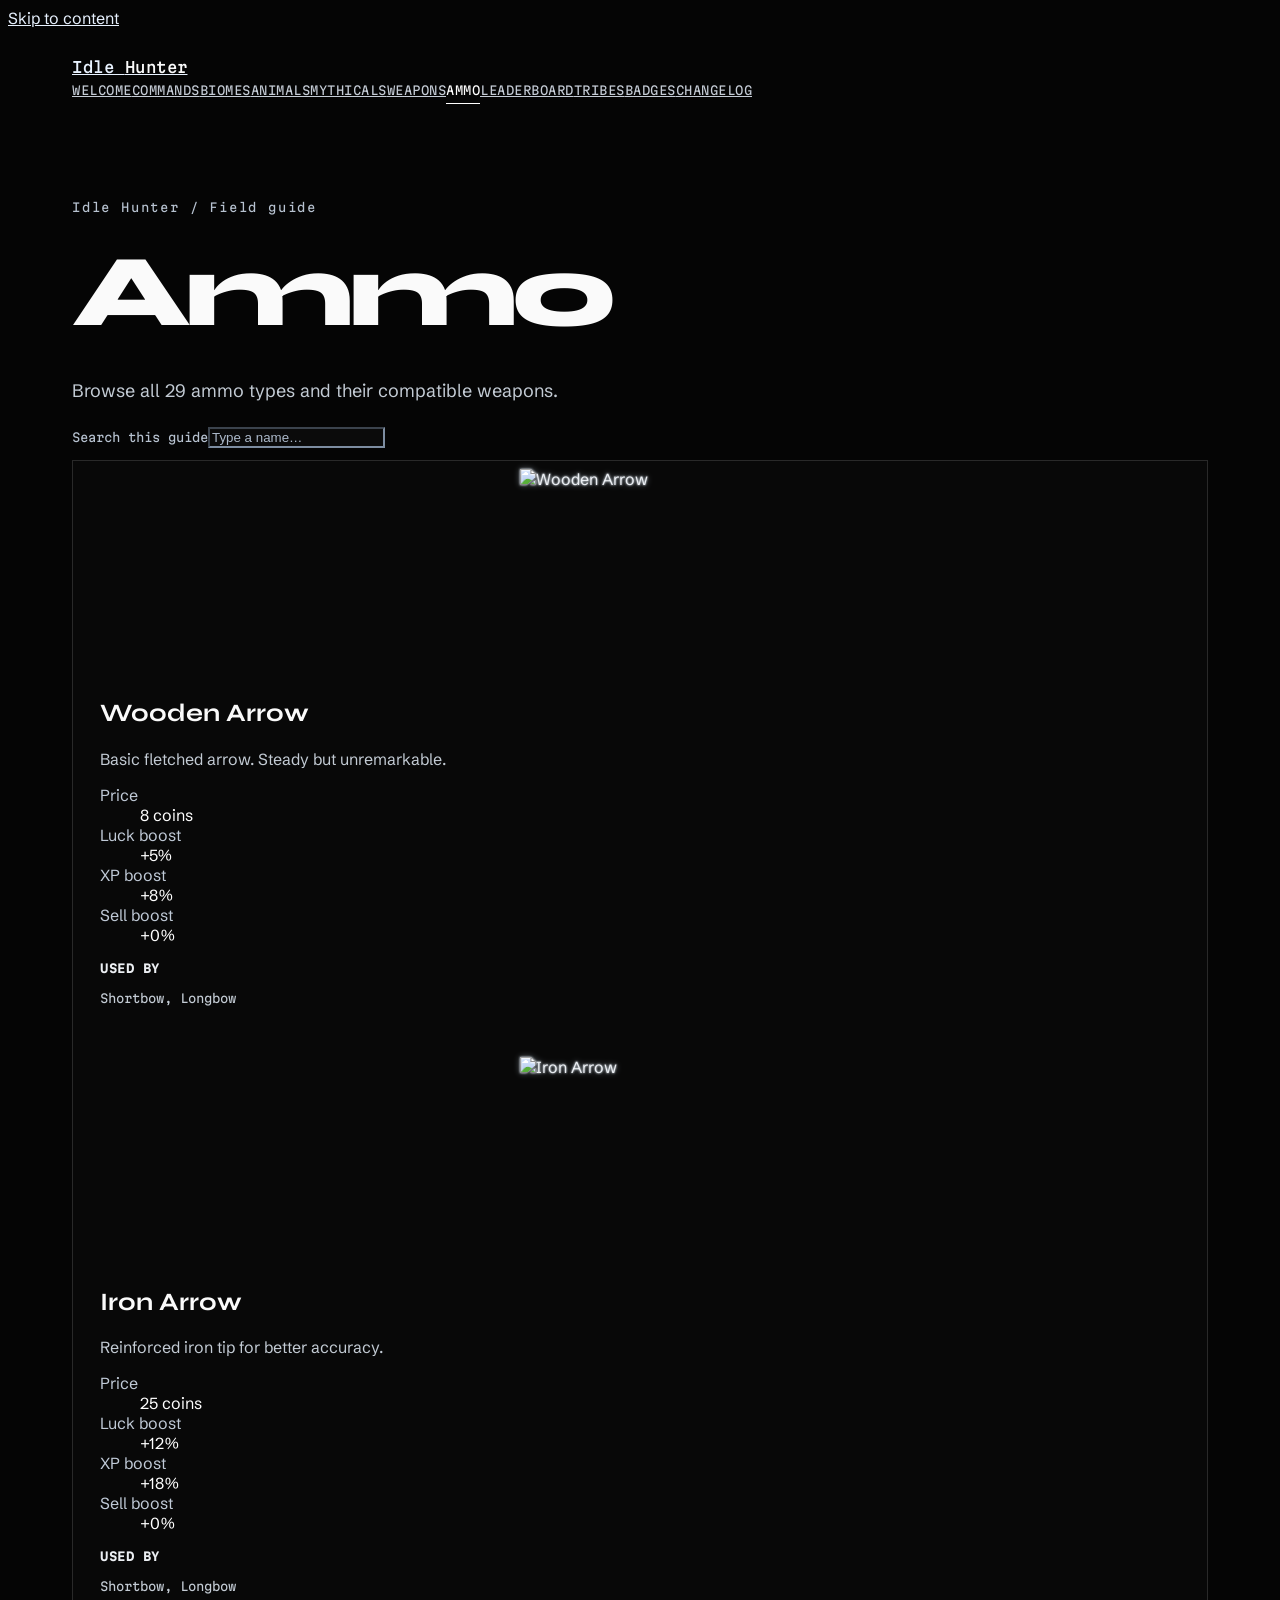
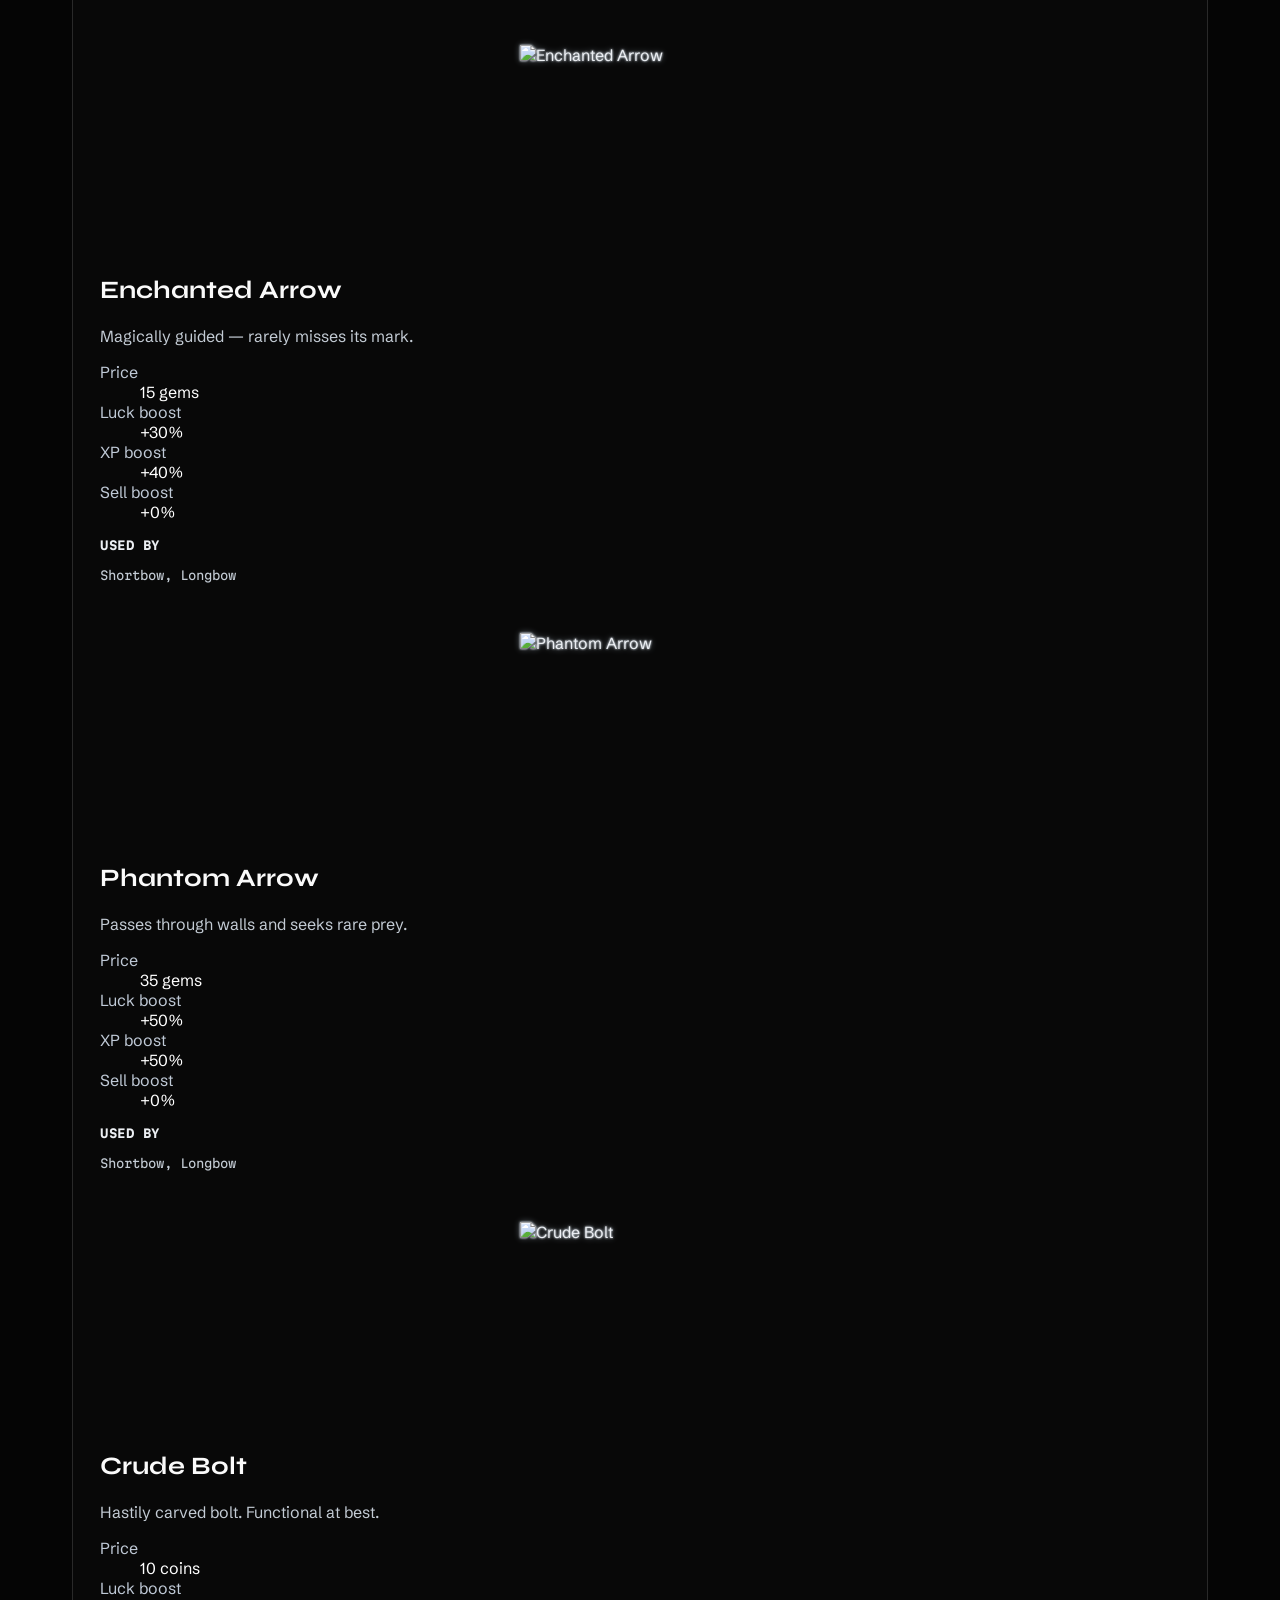
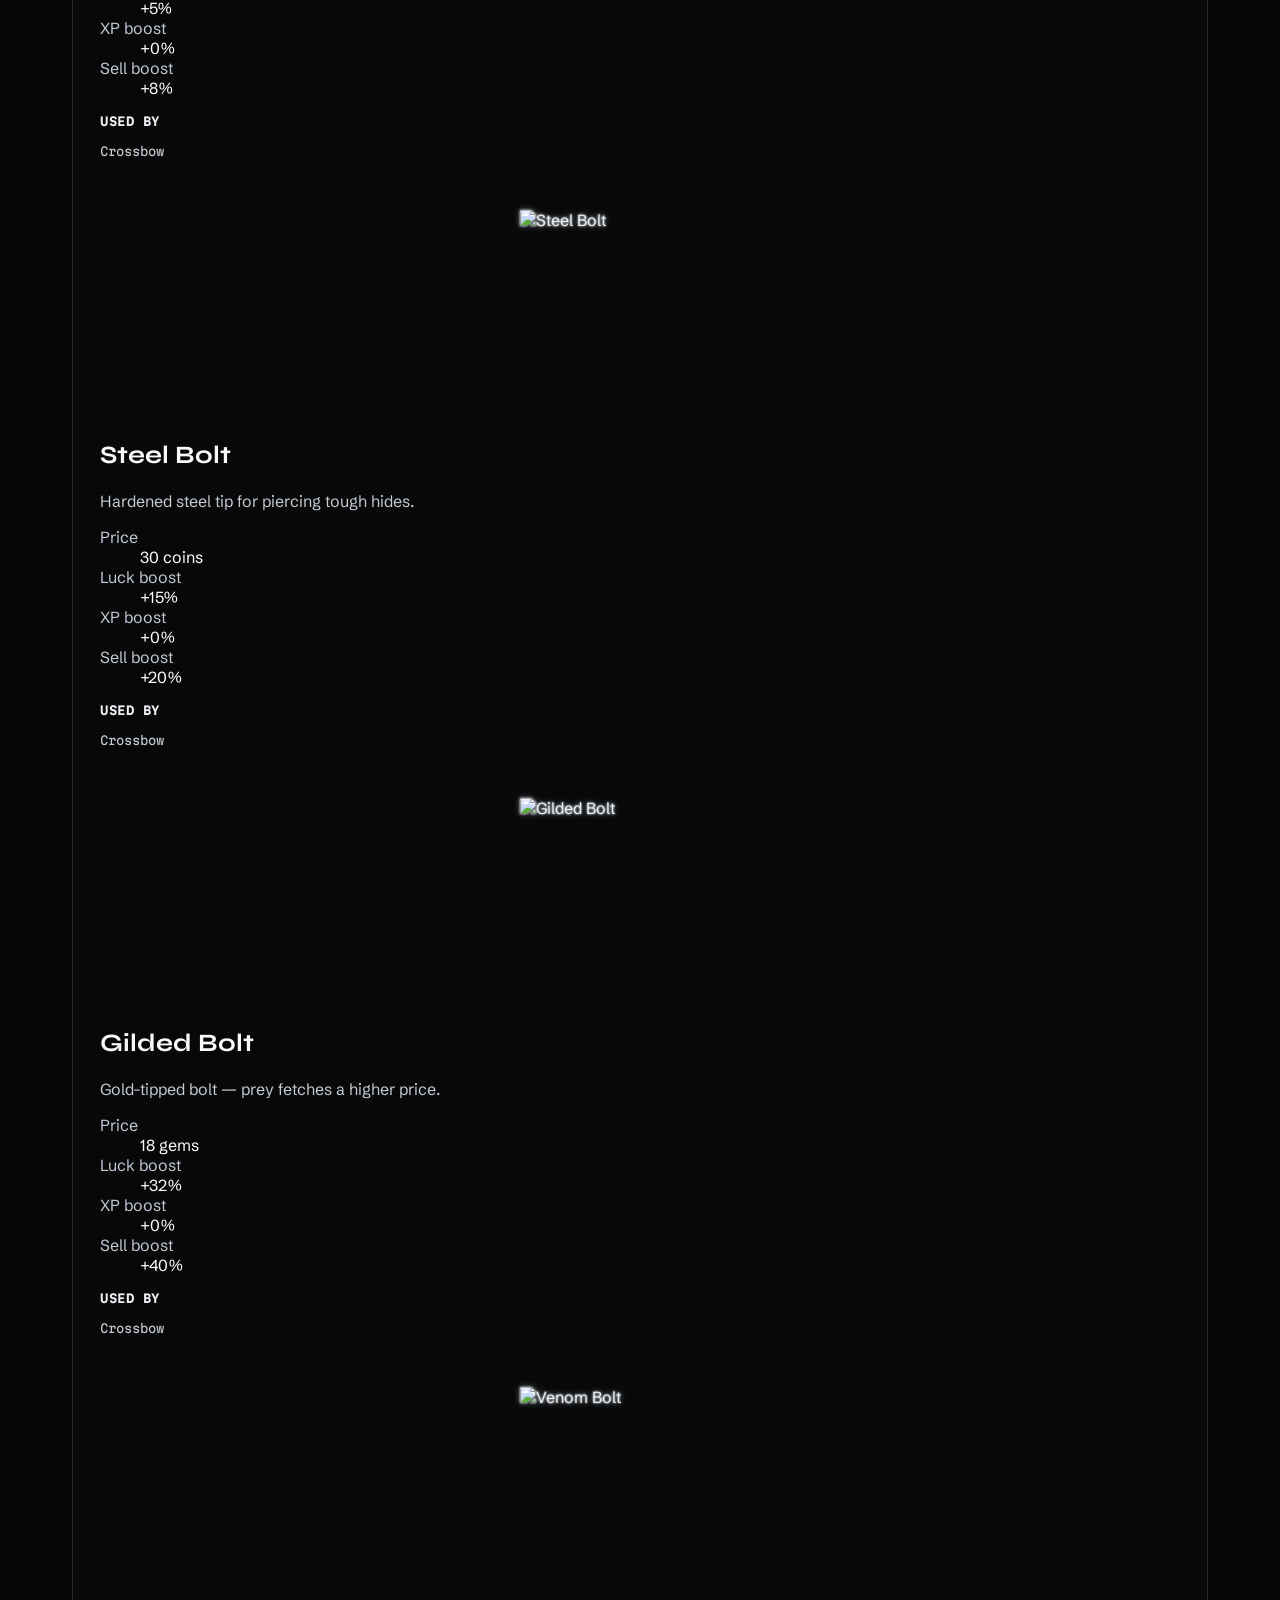
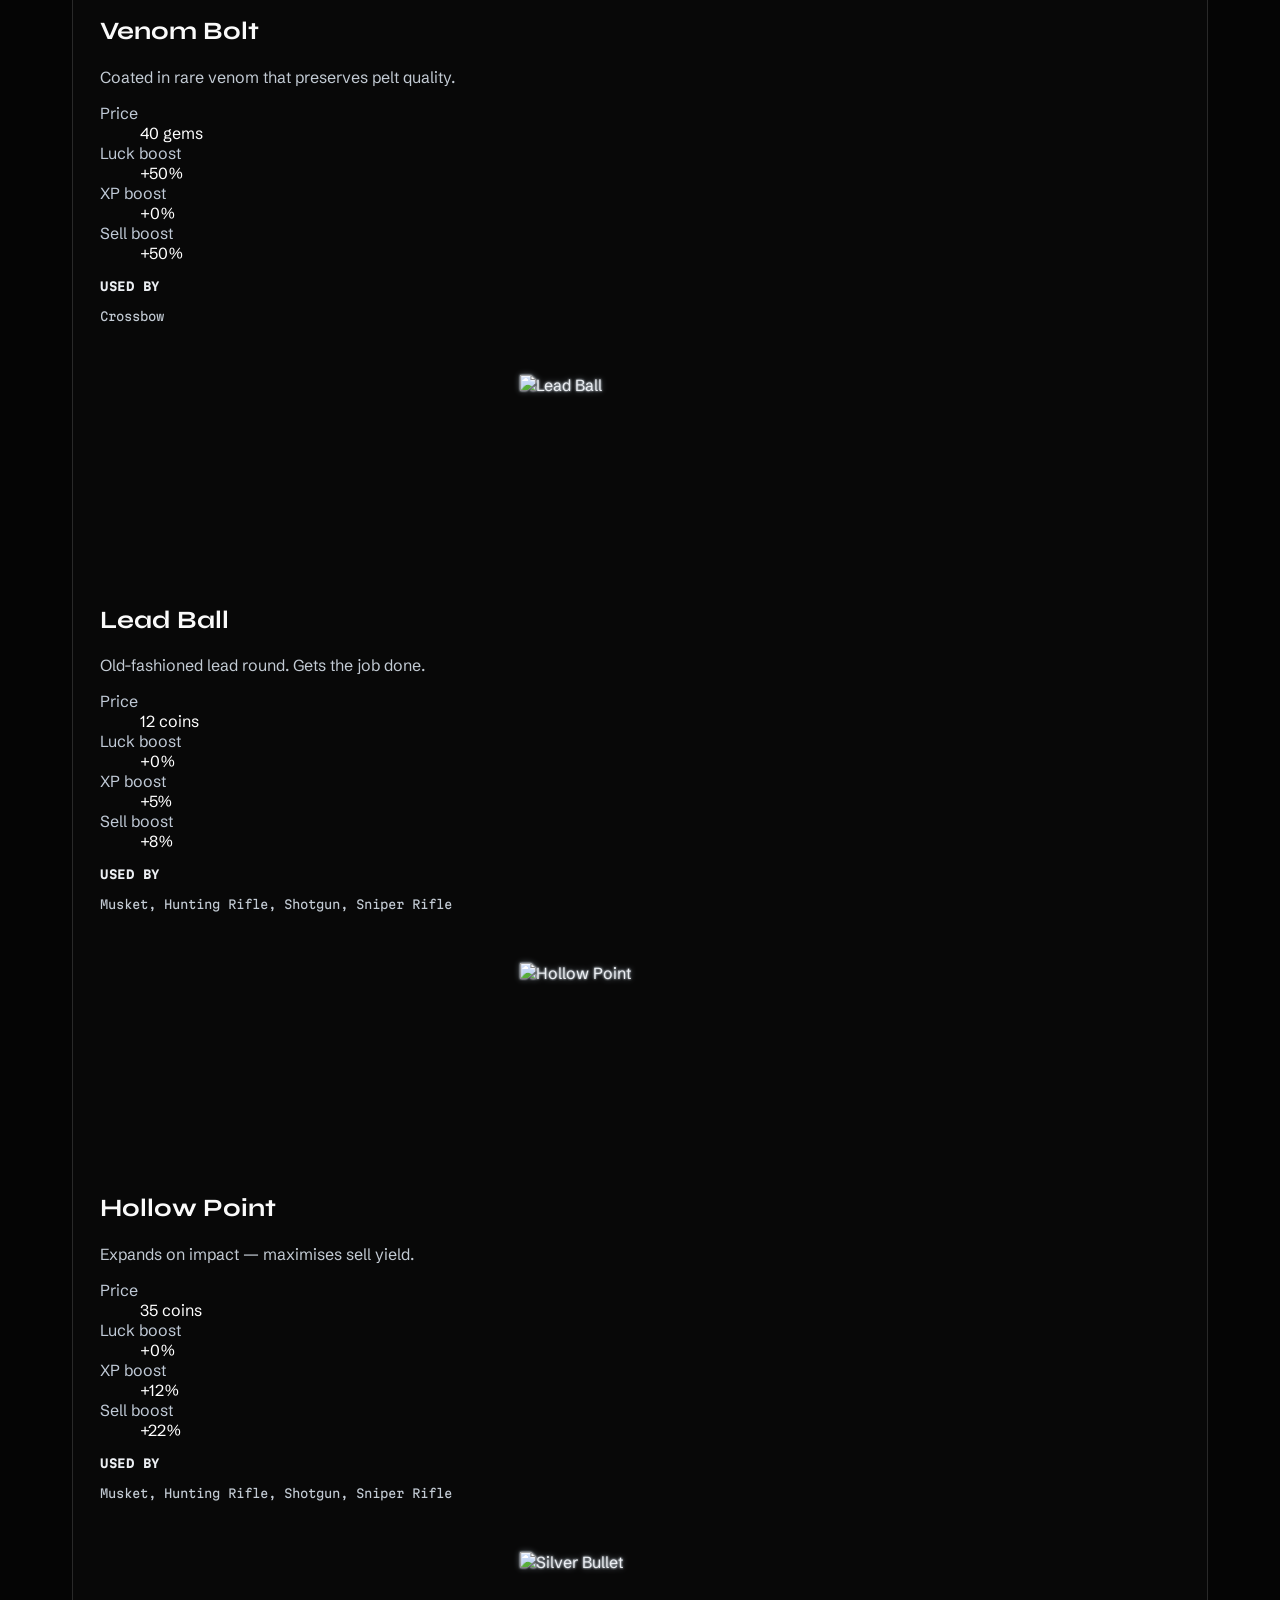
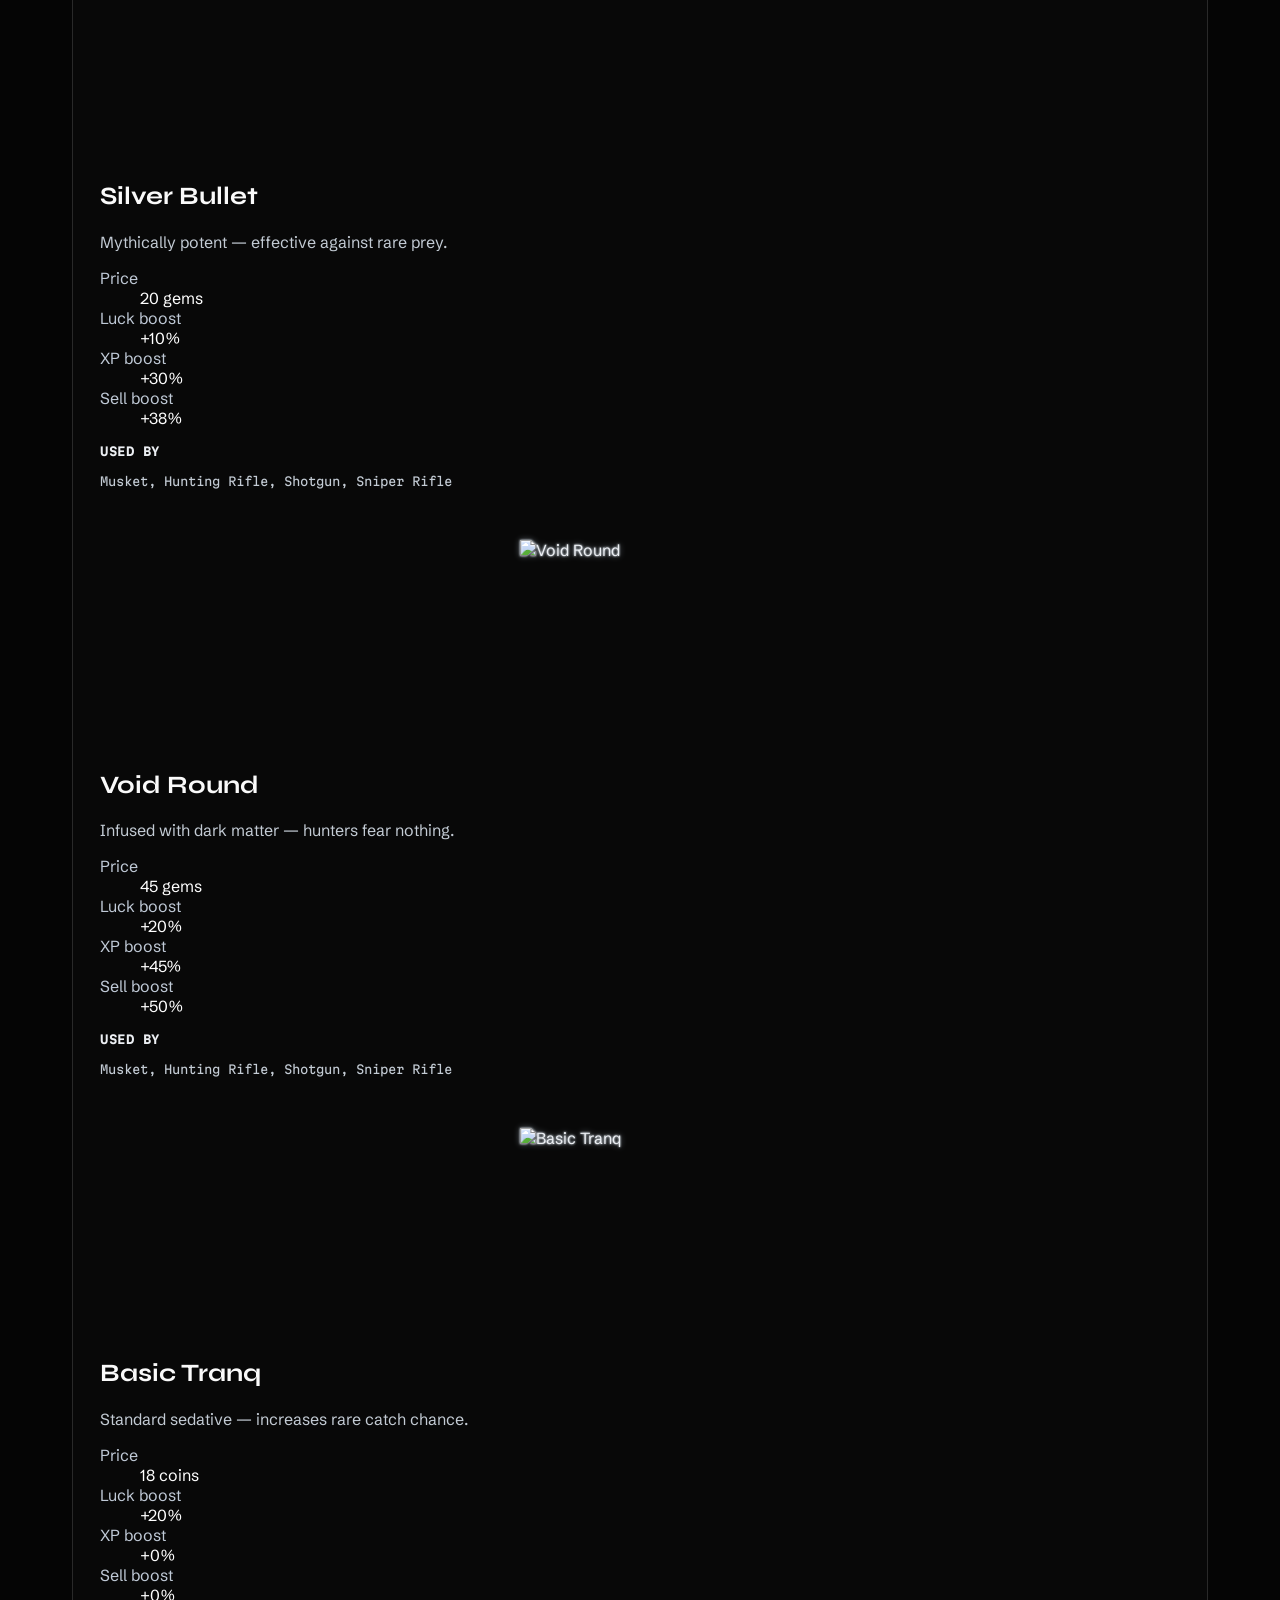
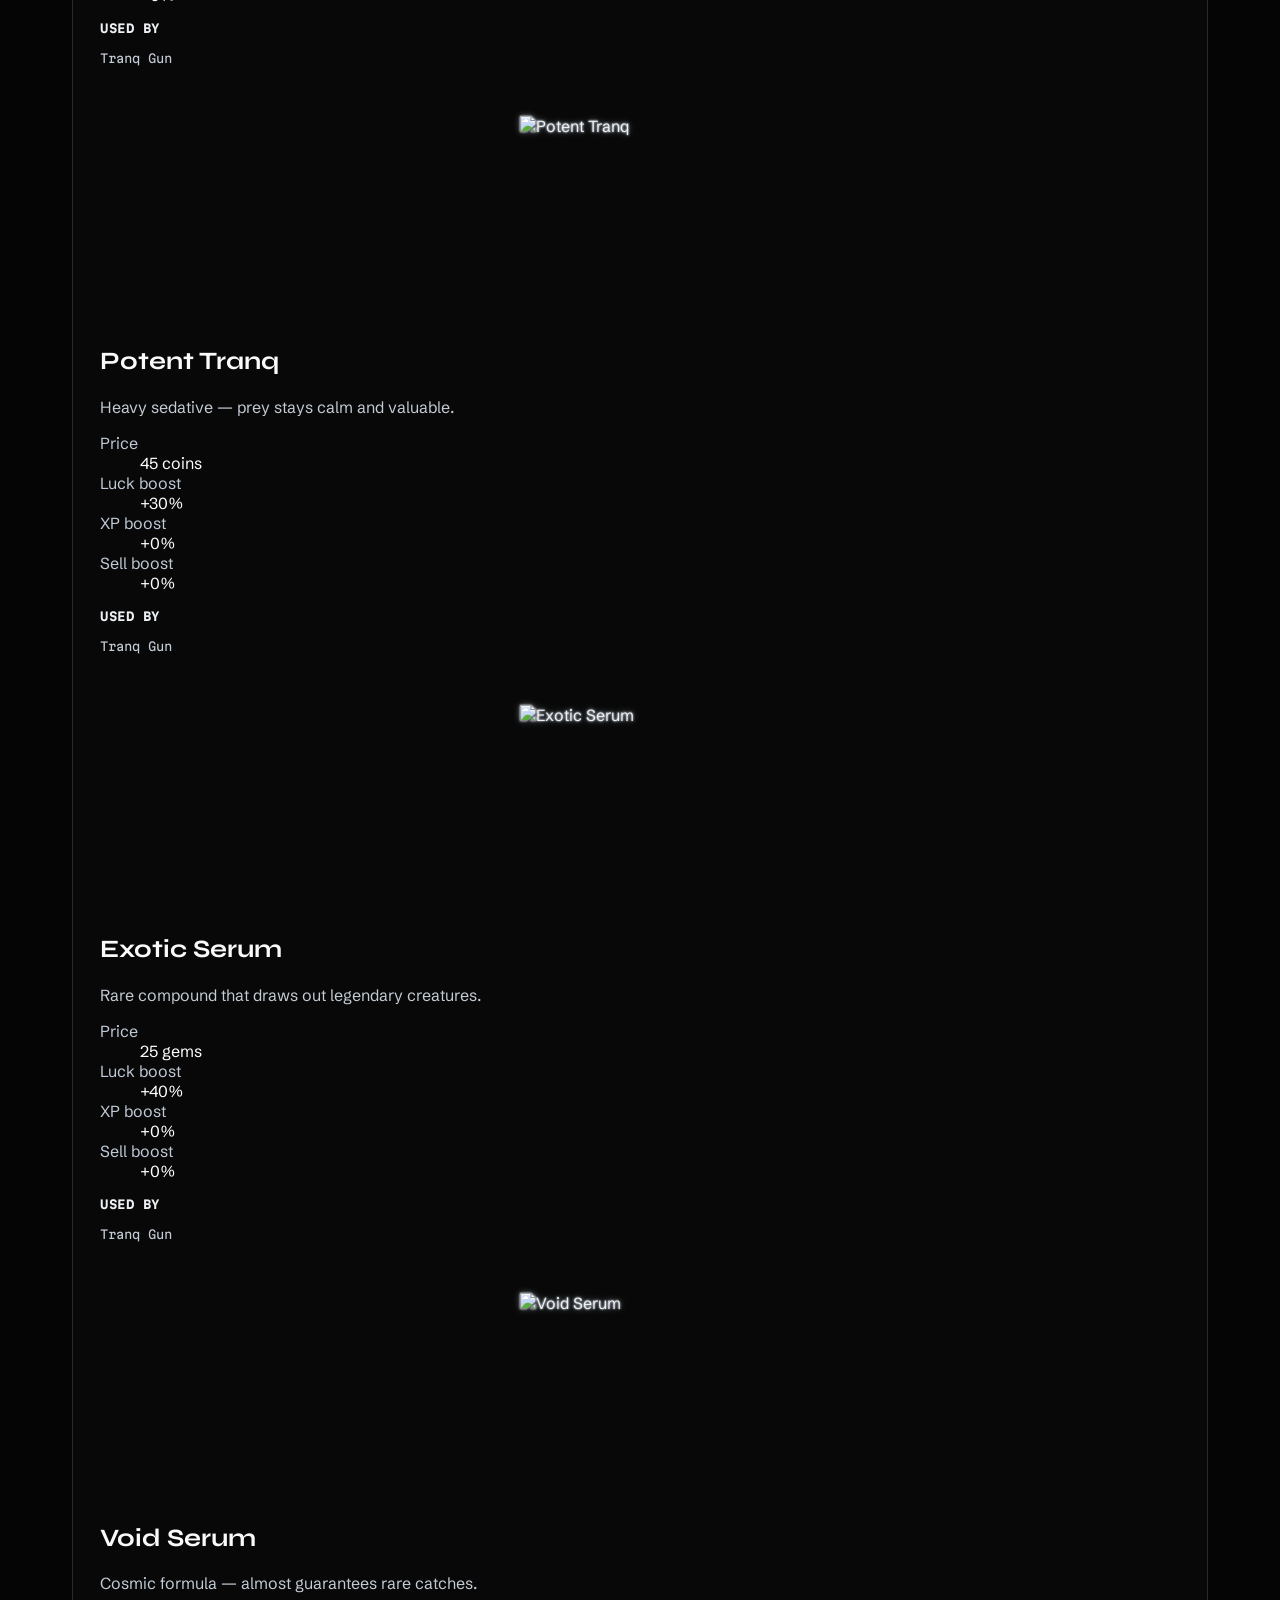
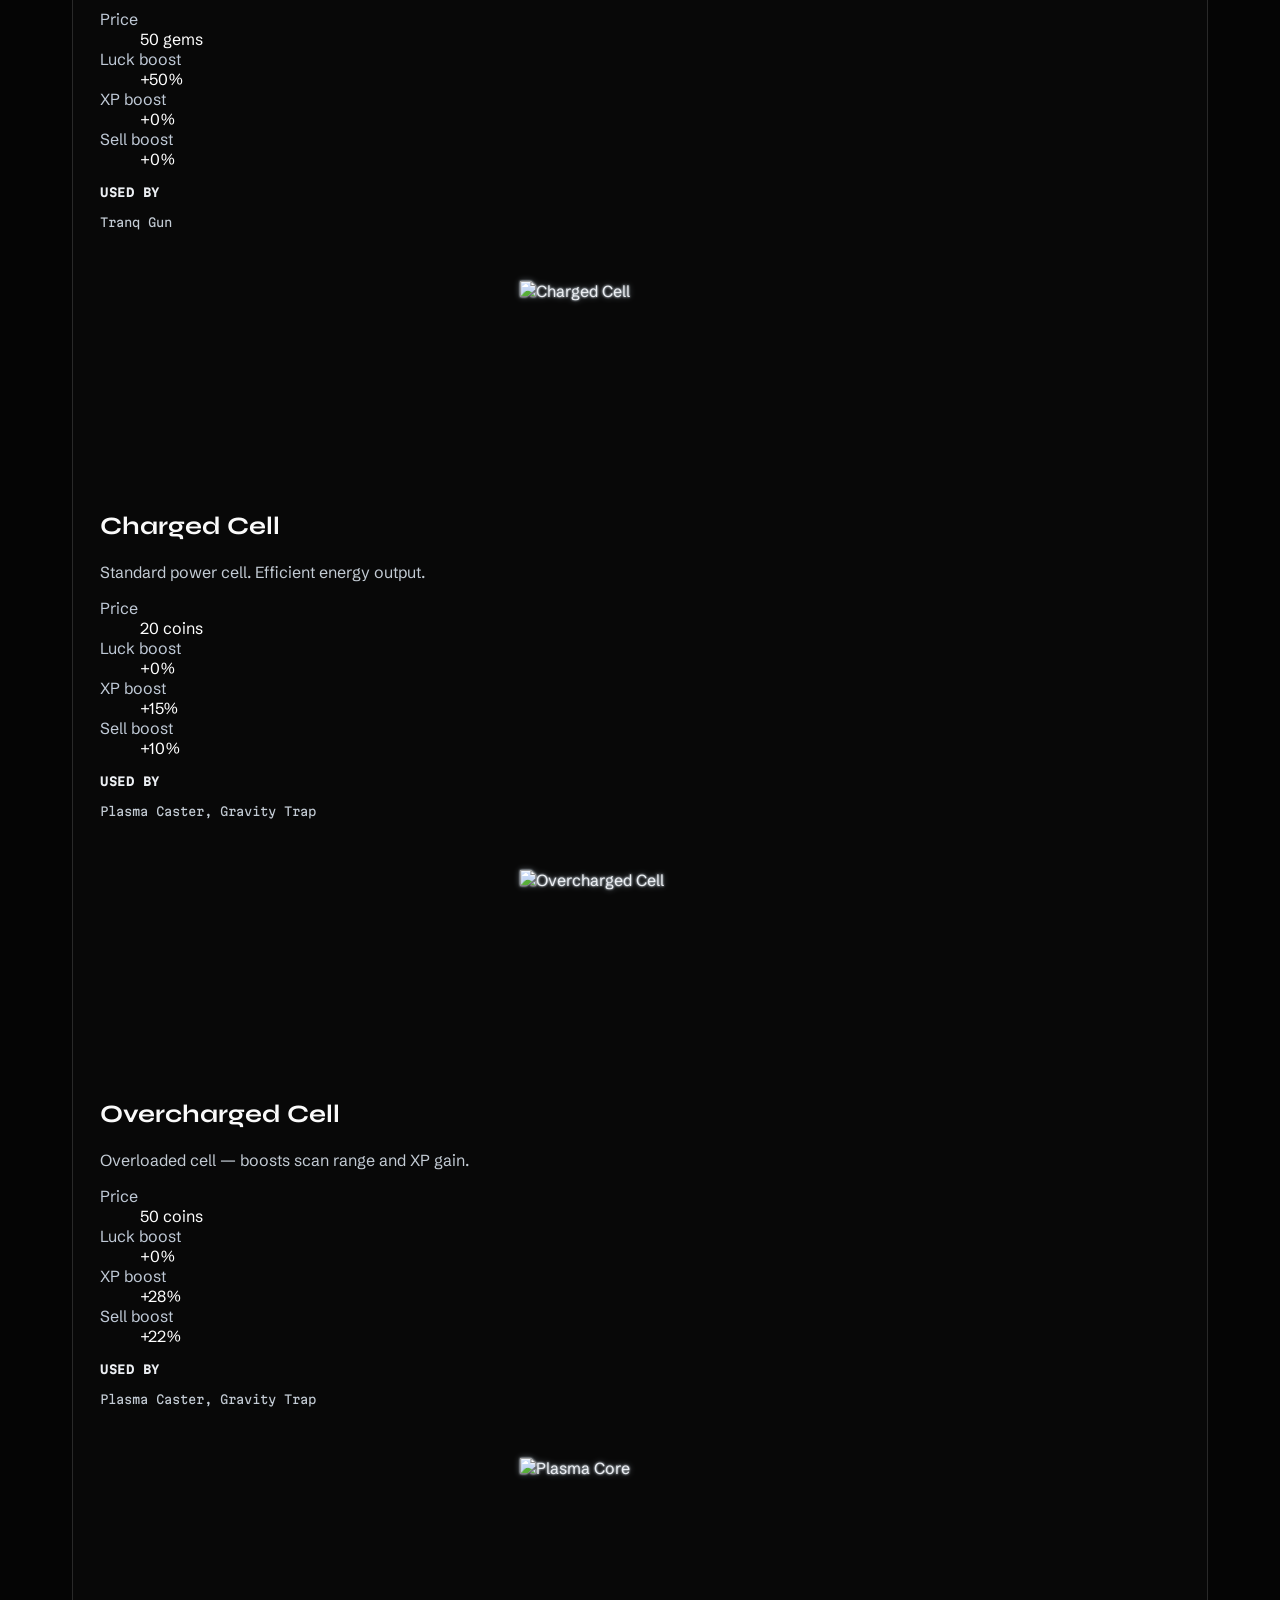
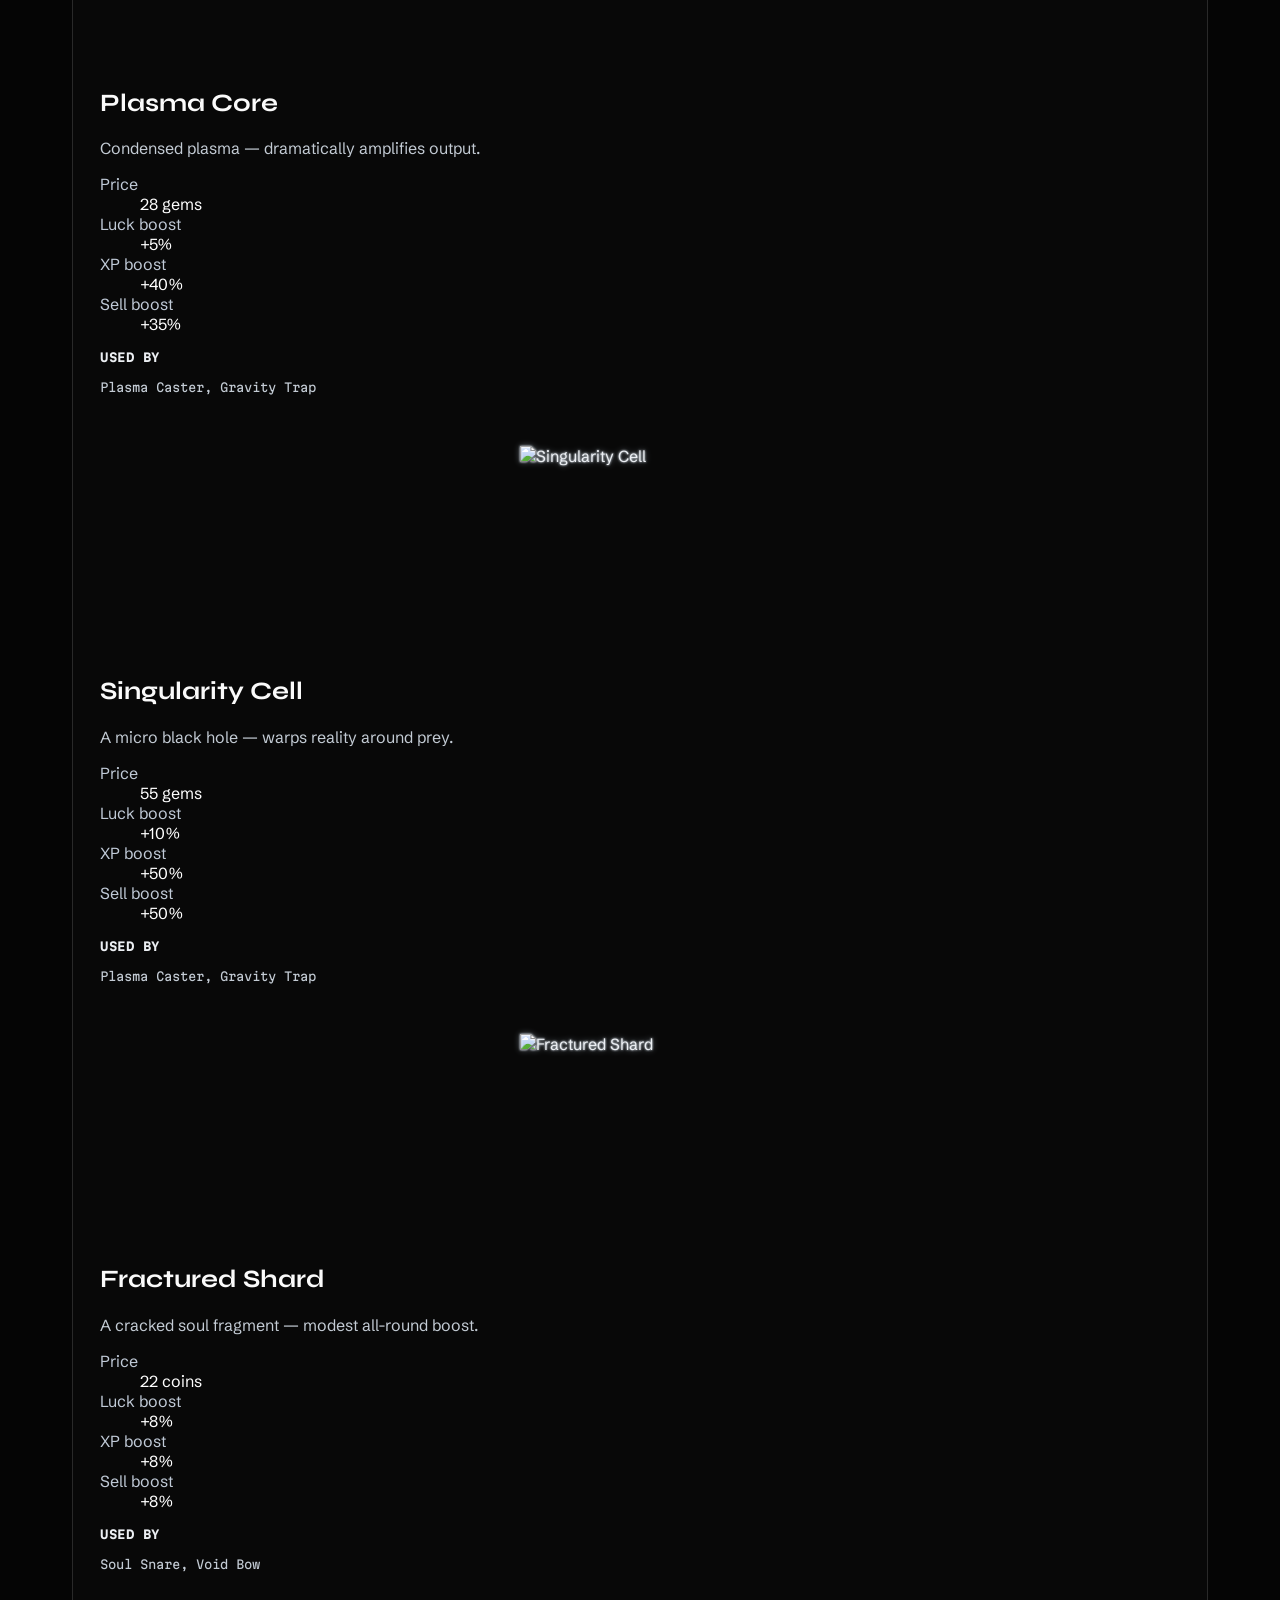
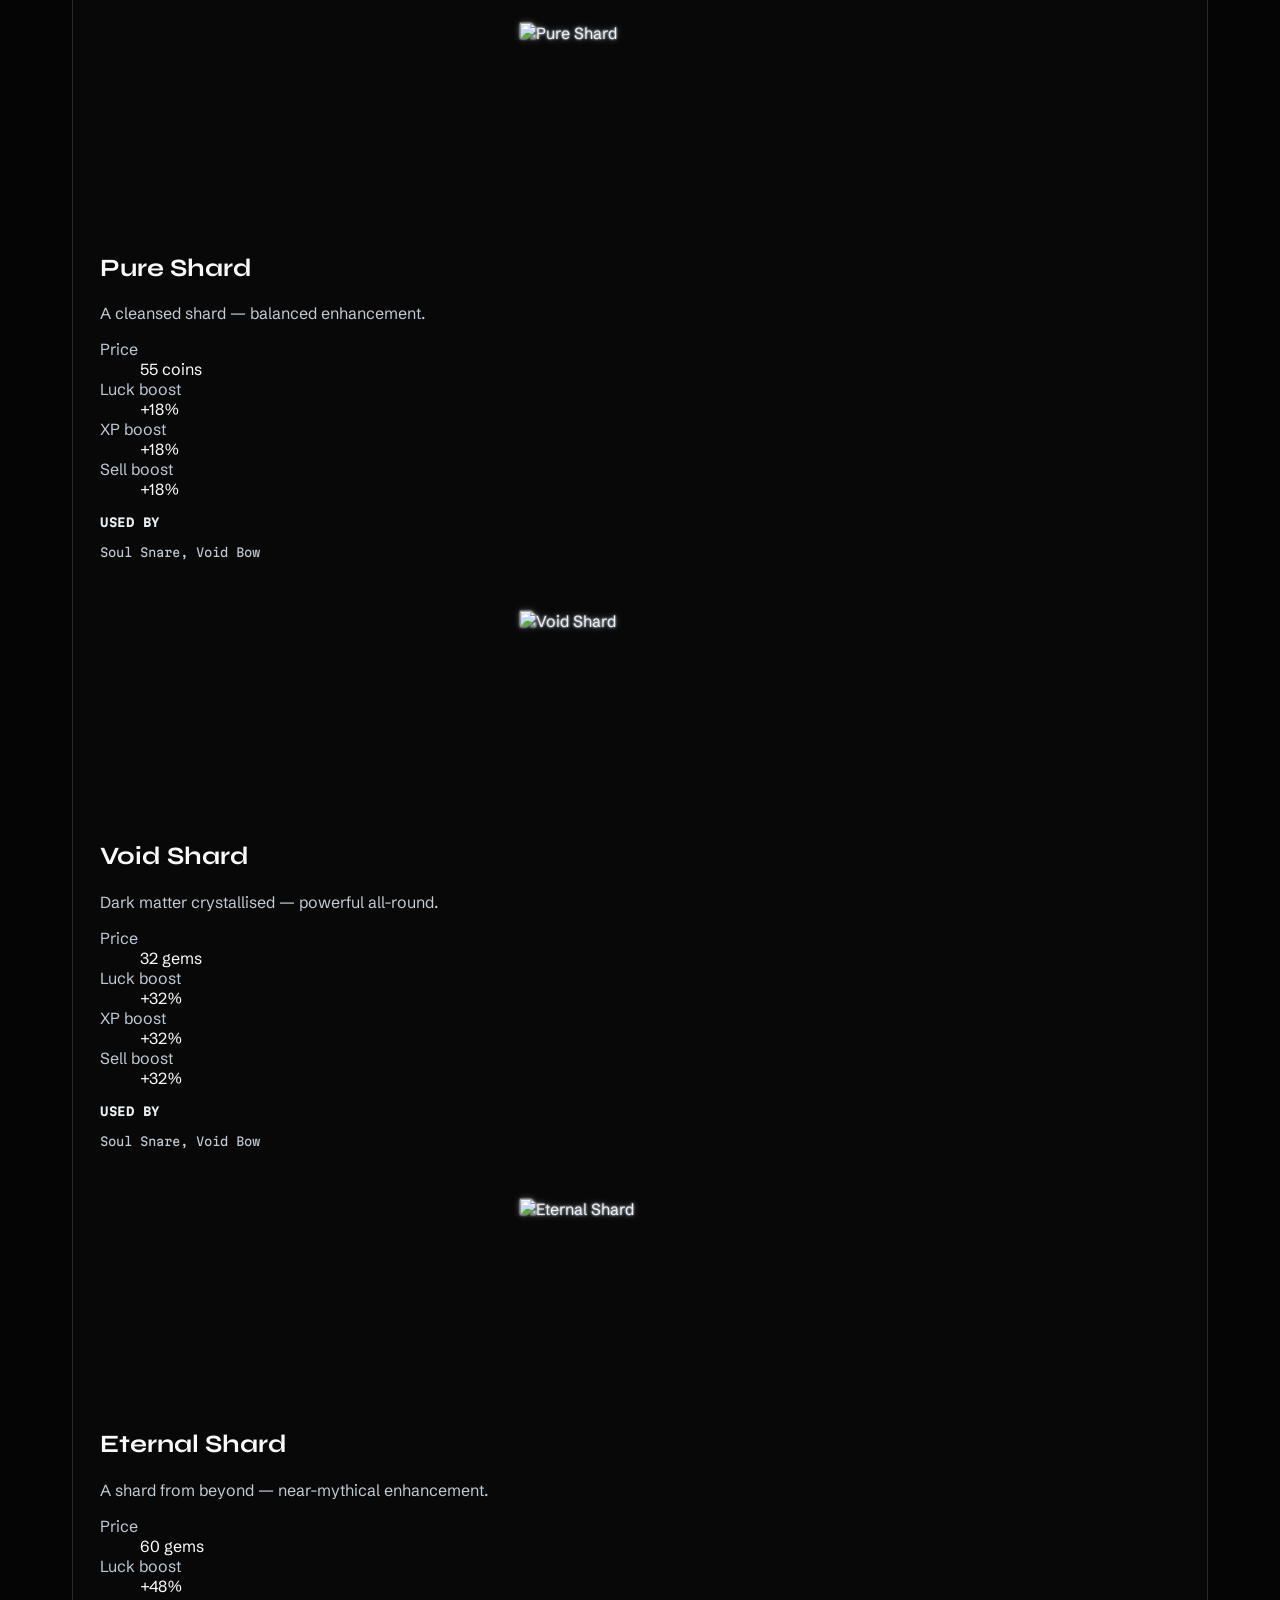
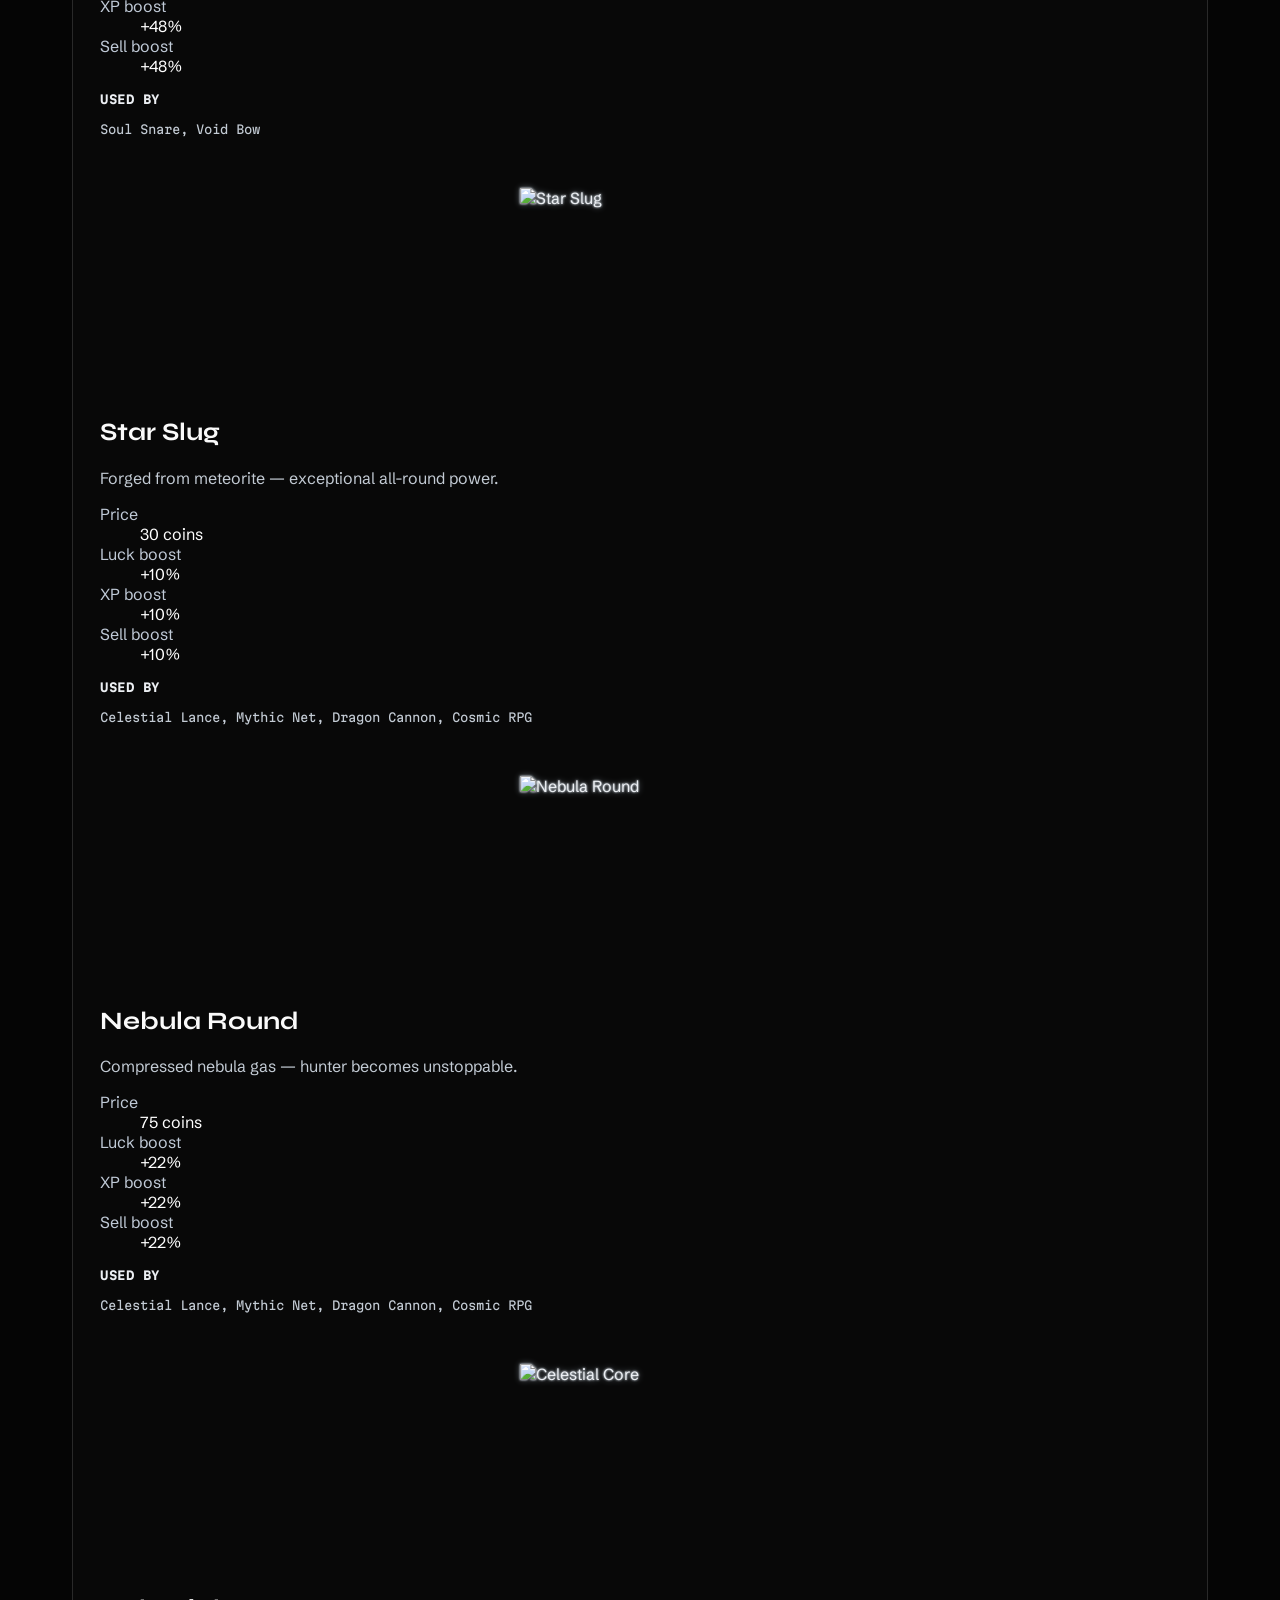
==== commit 2413624b: "Add /api/changelog receiver and Changelog page (bot pushes the update log here) Co-Authored-By: Clau" ====
--- a/website/ammo.html
+++ b/website/ammo.html
@@ -1 +1 @@
-<!doctype html><html lang="en"><head><meta charset="utf-8"><meta name="viewport" content="width=device-width, initial-scale=1"><meta name="description" content="Explore Idle Hunter, a Discord hunting game. Learn the commands, build your camp, join a tribe, and find support."><meta name="color-scheme" content="dark"><title>Ammo | Idle Hunter</title><link rel="stylesheet" href="styles.css?v=8"><link rel="preconnect" href="https://fonts.googleapis.com"><link rel="preconnect" href="https://fonts.gstatic.com" crossorigin><link href="https://fonts.googleapis.com/css2?family=Syne:wght@600;700;800&amp;family=Schibsted+Grotesk:wght@400;500;600&amp;family=Martian+Mono:wght@400;500&amp;display=swap" rel="stylesheet"><link rel="stylesheet" href="theme.css?v=12"><link rel="icon" href="assets/favicon.svg" type="image/svg+xml"></head><body><div class="scroll-progress" aria-hidden="true"></div><a class="skip" href="#main">Skip to content</a><header><nav aria-label="Main navigation"><a class="brand" href="index.html">Idle <span>Hunter</span></a><button class="mobile-toggle" aria-controls="page-tabs" aria-expanded="false" hidden>Menu</button><div class="links" id="page-tabs"><a href="index.html"><span data-scramble aria-hidden="true">Welcome</span><span class="screen-reader">Welcome</span></a><a href="commands.html"><span data-scramble aria-hidden="true">Commands</span><span class="screen-reader">Commands</span></a><a href="biomes.html"><span data-scramble aria-hidden="true">Biomes</span><span class="screen-reader">Biomes</span></a><a href="animals.html"><span data-scramble aria-hidden="true">Animals</span><span class="screen-reader">Animals</span></a><a href="mythicals.html"><span data-scramble aria-hidden="true">Mythicals</span><span class="screen-reader">Mythicals</span></a><a href="weapons.html"><span data-scramble aria-hidden="true">Weapons</span><span class="screen-reader">Weapons</span></a><a href="ammo.html" aria-current="page"><span data-scramble aria-hidden="true">Ammo</span><span class="screen-reader">Ammo</span></a><a href="leaderboard.html">Leaderboard</a><a href="tribes.html">Tribes</a><a href="badges.html">Badges</a></div></nav></header><main id="main" class="wrap"><div class="eyebrow">Idle Hunter / Field guide</div><h1>Ammo</h1><p class="intro">Browse all 29 ammo types and their compatible weapons.</p><div class="catalog-controls"><label for="find">Search this guide</label><input id="find" type="search" placeholder="Type a name…" autocomplete="off"><p id="result-count" class="meta" aria-live="polite"></p></div><p id="empty" hidden>No matching entries. Try another name.</p><div class="catalog"><article class="entry" data-search="Wooden Arrow"><div class="picture-slot has-custom-image" data-kind="ammo" data-name="Wooden Arrow"><img src="assets/ammo/wooden-arrow.png?v=8" alt="Wooden Arrow" width="120" height="120" loading="lazy"></div><div class="entry-body"><h2>Wooden Arrow</h2><p>Basic fletched arrow. Steady but unremarkable.</p><dl><div><dt>Price</dt><dd>8 coins</dd></div><div><dt>Luck boost</dt><dd>+5%</dd></div><div><dt>XP boost</dt><dd>+8%</dd></div><div><dt>Sell boost</dt><dd>+0%</dd></div></dl><h3>Used by</h3><p class="meta">Shortbow, Longbow</p></div></article><article class="entry" data-search="Iron Arrow"><div class="picture-slot has-custom-image" data-kind="ammo" data-name="Iron Arrow"><img src="assets/ammo/iron-arrow.png?v=8" alt="Iron Arrow" width="120" height="120" loading="lazy"></div><div class="entry-body"><h2>Iron Arrow</h2><p>Reinforced iron tip for better accuracy.</p><dl><div><dt>Price</dt><dd>25 coins</dd></div><div><dt>Luck boost</dt><dd>+12%</dd></div><div><dt>XP boost</dt><dd>+18%</dd></div><div><dt>Sell boost</dt><dd>+0%</dd></div></dl><h3>Used by</h3><p class="meta">Shortbow, Longbow</p></div></article><article class="entry" data-search="Enchanted Arrow"><div class="picture-slot has-custom-image" data-kind="ammo" data-name="Enchanted Arrow"><img src="assets/ammo/enchanted-arrow.png?v=8" alt="Enchanted Arrow" width="120" height="120" loading="lazy"></div><div class="entry-body"><h2>Enchanted Arrow</h2><p>Magically guided — rarely misses its mark.</p><dl><div><dt>Price</dt><dd>15 gems</dd></div><div><dt>Luck boost</dt><dd>+30%</dd></div><div><dt>XP boost</dt><dd>+40%</dd></div><div><dt>Sell boost</dt><dd>+0%</dd></div></dl><h3>Used by</h3><p class="meta">Shortbow, Longbow</p></div></article><article class="entry" data-search="Phantom Arrow"><div class="picture-slot has-custom-image" data-kind="ammo" data-name="Phantom Arrow"><img src="assets/ammo/phantom-arrow.png?v=8" alt="Phantom Arrow" width="120" height="120" loading="lazy"></div><div class="entry-body"><h2>Phantom Arrow</h2><p>Passes through walls and seeks rare prey.</p><dl><div><dt>Price</dt><dd>35 gems</dd></div><div><dt>Luck boost</dt><dd>+50%</dd></div><div><dt>XP boost</dt><dd>+50%</dd></div><div><dt>Sell boost</dt><dd>+0%</dd></div></dl><h3>Used by</h3><p class="meta">Shortbow, Longbow</p></div></article><article class="entry" data-search="Crude Bolt"><div class="picture-slot has-custom-image" data-kind="ammo" data-name="Crude Bolt"><img src="assets/ammo/crude-bolt.png?v=8" alt="Crude Bolt" width="120" height="120" loading="lazy"></div><div class="entry-body"><h2>Crude Bolt</h2><p>Hastily carved bolt. Functional at best.</p><dl><div><dt>Price</dt><dd>10 coins</dd></div><div><dt>Luck boost</dt><dd>+5%</dd></div><div><dt>XP boost</dt><dd>+0%</dd></div><div><dt>Sell boost</dt><dd>+8%</dd></div></dl><h3>Used by</h3><p class="meta">Crossbow</p></div></article><article class="entry" data-search="Steel Bolt"><div class="picture-slot has-custom-image" data-kind="ammo" data-name="Steel Bolt"><img src="assets/ammo/steel-bolt.png?v=8" alt="Steel Bolt" width="120" height="120" loading="lazy"></div><div class="entry-body"><h2>Steel Bolt</h2><p>Hardened steel tip for piercing tough hides.</p><dl><div><dt>Price</dt><dd>30 coins</dd></div><div><dt>Luck boost</dt><dd>+15%</dd></div><div><dt>XP boost</dt><dd>+0%</dd></div><div><dt>Sell boost</dt><dd>+20%</dd></div></dl><h3>Used by</h3><p class="meta">Crossbow</p></div></article><article class="entry" data-search="Gilded Bolt"><div class="picture-slot has-custom-image" data-kind="ammo" data-name="Gilded Bolt"><img src="assets/ammo/gilded-bolt.png?v=8" alt="Gilded Bolt" width="120" height="120" loading="lazy"></div><div class="entry-body"><h2>Gilded Bolt</h2><p>Gold-tipped bolt — prey fetches a higher price.</p><dl><div><dt>Price</dt><dd>18 gems</dd></div><div><dt>Luck boost</dt><dd>+32%</dd></div><div><dt>XP boost</dt><dd>+0%</dd></div><div><dt>Sell boost</dt><dd>+40%</dd></div></dl><h3>Used by</h3><p class="meta">Crossbow</p></div></article><article class="entry" data-search="Venom Bolt"><div class="picture-slot has-custom-image" data-kind="ammo" data-name="Venom Bolt"><img src="assets/ammo/venom-bolt.png?v=8" alt="Venom Bolt" width="120" height="120" loading="lazy"></div><div class="entry-body"><h2>Venom Bolt</h2><p>Coated in rare venom that preserves pelt quality.</p><dl><div><dt>Price</dt><dd>40 gems</dd></div><div><dt>Luck boost</dt><dd>+50%</dd></div><div><dt>XP boost</dt><dd>+0%</dd></div><div><dt>Sell boost</dt><dd>+50%</dd></div></dl><h3>Used by</h3><p class="meta">Crossbow</p></div></article><article class="entry" data-search="Lead Ball"><div class="picture-slot has-custom-image" data-kind="ammo" data-name="Lead Ball"><img src="assets/ammo/lead-ball.png?v=8" alt="Lead Ball" width="120" height="120" loading="lazy"></div><div class="entry-body"><h2>Lead Ball</h2><p>Old-fashioned lead round. Gets the job done.</p><dl><div><dt>Price</dt><dd>12 coins</dd></div><div><dt>Luck boost</dt><dd>+0%</dd></div><div><dt>XP boost</dt><dd>+5%</dd></div><div><dt>Sell boost</dt><dd>+8%</dd></div></dl><h3>Used by</h3><p class="meta">Musket, Hunting Rifle, Shotgun, Sniper Rifle</p></div></article><article class="entry" data-search="Hollow Point"><div class="picture-slot has-custom-image" data-kind="ammo" data-name="Hollow Point"><img src="assets/ammo/hollow-point.png?v=8" alt="Hollow Point" width="120" height="120" loading="lazy"></div><div class="entry-body"><h2>Hollow Point</h2><p>Expands on impact — maximises sell yield.</p><dl><div><dt>Price</dt><dd>35 coins</dd></div><div><dt>Luck boost</dt><dd>+0%</dd></div><div><dt>XP boost</dt><dd>+12%</dd></div><div><dt>Sell boost</dt><dd>+22%</dd></div></dl><h3>Used by</h3><p class="meta">Musket, Hunting Rifle, Shotgun, Sniper Rifle</p></div></article><article class="entry" data-search="Silver Bullet"><div class="picture-slot has-custom-image" data-kind="ammo" data-name="Silver Bullet"><img src="assets/ammo/silver-bullet.png?v=8" alt="Silver Bullet" width="120" height="120" loading="lazy"></div><div class="entry-body"><h2>Silver Bullet</h2><p>Mythically potent — effective against rare prey.</p><dl><div><dt>Price</dt><dd>20 gems</dd></div><div><dt>Luck boost</dt><dd>+10%</dd></div><div><dt>XP boost</dt><dd>+30%</dd></div><div><dt>Sell boost</dt><dd>+38%</dd></div></dl><h3>Used by</h3><p class="meta">Musket, Hunting Rifle, Shotgun, Sniper Rifle</p></div></article><article class="entry" data-search="Void Round"><div class="picture-slot has-custom-image" data-kind="ammo" data-name="Void Round"><img src="assets/ammo/void-round.png?v=8" alt="Void Round" width="120" height="120" loading="lazy"></div><div class="entry-body"><h2>Void Round</h2><p>Infused with dark matter — hunters fear nothing.</p><dl><div><dt>Price</dt><dd>45 gems</dd></div><div><dt>Luck boost</dt><dd>+20%</dd></div><div><dt>XP boost</dt><dd>+45%</dd></div><div><dt>Sell boost</dt><dd>+50%</dd></div></dl><h3>Used by</h3><p class="meta">Musket, Hunting Rifle, Shotgun, Sniper Rifle</p></div></article><article class="entry" data-search="Basic Tranq"><div class="picture-slot has-custom-image" data-kind="ammo" data-name="Basic Tranq"><img src="assets/ammo/basic-tranq.png?v=8" alt="Basic Tranq" width="120" height="120" loading="lazy"></div><div class="entry-body"><h2>Basic Tranq</h2><p>Standard sedative — increases rare catch chance.</p><dl><div><dt>Price</dt><dd>18 coins</dd></div><div><dt>Luck boost</dt><dd>+20%</dd></div><div><dt>XP boost</dt><dd>+0%</dd></div><div><dt>Sell boost</dt><dd>+0%</dd></div></dl><h3>Used by</h3><p class="meta">Tranq Gun</p></div></article><article class="entry" data-search="Potent Tranq"><div class="picture-slot has-custom-image" data-kind="ammo" data-name="Potent Tranq"><img src="assets/ammo/potent-tranq.png?v=8" alt="Potent Tranq" width="120" height="120" loading="lazy"></div><div class="entry-body"><h2>Potent Tranq</h2><p>Heavy sedative — prey stays calm and valuable.</p><dl><div><dt>Price</dt><dd>45 coins</dd></div><div><dt>Luck boost</dt><dd>+30%</dd></div><div><dt>XP boost</dt><dd>+0%</dd></div><div><dt>Sell boost</dt><dd>+0%</dd></div></dl><h3>Used by</h3><p class="meta">Tranq Gun</p></div></article><article class="entry" data-search="Exotic Serum"><div class="picture-slot has-custom-image" data-kind="ammo" data-name="Exotic Serum"><img src="assets/ammo/exotic-serum.png?v=8" alt="Exotic Serum" width="120" height="120" loading="lazy"></div><div class="entry-body"><h2>Exotic Serum</h2><p>Rare compound that draws out legendary creatures.</p><dl><div><dt>Price</dt><dd>25 gems</dd></div><div><dt>Luck boost</dt><dd>+40%</dd></div><div><dt>XP boost</dt><dd>+0%</dd></div><div><dt>Sell boost</dt><dd>+0%</dd></div></dl><h3>Used by</h3><p class="meta">Tranq Gun</p></div></article><article class="entry" data-search="Void Serum"><div class="picture-slot has-custom-image" data-kind="ammo" data-name="Void Serum"><img src="assets/ammo/void-serum.png?v=8" alt="Void Serum" width="120" height="120" loading="lazy"></div><div class="entry-body"><h2>Void Serum</h2><p>Cosmic formula — almost guarantees rare catches.</p><dl><div><dt>Price</dt><dd>50 gems</dd></div><div><dt>Luck boost</dt><dd>+50%</dd></div><div><dt>XP boost</dt><dd>+0%</dd></div><div><dt>Sell boost</dt><dd>+0%</dd></div></dl><h3>Used by</h3><p class="meta">Tranq Gun</p></div></article><article class="entry" data-search="Charged Cell"><div class="picture-slot has-custom-image" data-kind="ammo" data-name="Charged Cell"><img src="assets/ammo/charged-cell.png?v=8" alt="Charged Cell" width="120" height="120" loading="lazy"></div><div class="entry-body"><h2>Charged Cell</h2><p>Standard power cell. Efficient energy output.</p><dl><div><dt>Price</dt><dd>20 coins</dd></div><div><dt>Luck boost</dt><dd>+0%</dd></div><div><dt>XP boost</dt><dd>+15%</dd></div><div><dt>Sell boost</dt><dd>+10%</dd></div></dl><h3>Used by</h3><p class="meta">Plasma Caster, Gravity Trap</p></div></article><article class="entry" data-search="Overcharged Cell"><div class="picture-slot has-custom-image" data-kind="ammo" data-name="Overcharged Cell"><img src="assets/ammo/overcharged-cell.png?v=8" alt="Overcharged Cell" width="120" height="120" loading="lazy"></div><div class="entry-body"><h2>Overcharged Cell</h2><p>Overloaded cell — boosts scan range and XP gain.</p><dl><div><dt>Price</dt><dd>50 coins</dd></div><div><dt>Luck boost</dt><dd>+0%</dd></div><div><dt>XP boost</dt><dd>+28%</dd></div><div><dt>Sell boost</dt><dd>+22%</dd></div></dl><h3>Used by</h3><p class="meta">Plasma Caster, Gravity Trap</p></div></article><article class="entry" data-search="Plasma Core"><div class="picture-slot has-custom-image" data-kind="ammo" data-name="Plasma Core"><img src="assets/ammo/plasma-core.png?v=8" alt="Plasma Core" width="120" height="120" loading="lazy"></div><div class="entry-body"><h2>Plasma Core</h2><p>Condensed plasma — dramatically amplifies output.</p><dl><div><dt>Price</dt><dd>28 gems</dd></div><div><dt>Luck boost</dt><dd>+5%</dd></div><div><dt>XP boost</dt><dd>+40%</dd></div><div><dt>Sell boost</dt><dd>+35%</dd></div></dl><h3>Used by</h3><p class="meta">Plasma Caster, Gravity Trap</p></div></article><article class="entry" data-search="Singularity Cell"><div class="picture-slot has-custom-image" data-kind="ammo" data-name="Singularity Cell"><img src="assets/ammo/singularity-cell.png?v=8" alt="Singularity Cell" width="120" height="120" loading="lazy"></div><div class="entry-body"><h2>Singularity Cell</h2><p>A micro black hole — warps reality around prey.</p><dl><div><dt>Price</dt><dd>55 gems</dd></div><div><dt>Luck boost</dt><dd>+10%</dd></div><div><dt>XP boost</dt><dd>+50%</dd></div><div><dt>Sell boost</dt><dd>+50%</dd></div></dl><h3>Used by</h3><p class="meta">Plasma Caster, Gravity Trap</p></div></article><article class="entry" data-search="Fractured Shard"><div class="picture-slot has-custom-image" data-kind="ammo" data-name="Fractured Shard"><img src="assets/ammo/fractured-shard.png?v=8" alt="Fractured Shard" width="120" height="120" loading="lazy"></div><div class="entry-body"><h2>Fractured Shard</h2><p>A cracked soul fragment — modest all-round boost.</p><dl><div><dt>Price</dt><dd>22 coins</dd></div><div><dt>Luck boost</dt><dd>+8%</dd></div><div><dt>XP boost</dt><dd>+8%</dd></div><div><dt>Sell boost</dt><dd>+8%</dd></div></dl><h3>Used by</h3><p class="meta">Soul Snare, Void Bow</p></div></article><article class="entry" data-search="Pure Shard"><div class="picture-slot has-custom-image" data-kind="ammo" data-name="Pure Shard"><img src="assets/ammo/pure-shard.png?v=8" alt="Pure Shard" width="120" height="120" loading="lazy"></div><div class="entry-body"><h2>Pure Shard</h2><p>A cleansed shard — balanced enhancement.</p><dl><div><dt>Price</dt><dd>55 coins</dd></div><div><dt>Luck boost</dt><dd>+18%</dd></div><div><dt>XP boost</dt><dd>+18%</dd></div><div><dt>Sell boost</dt><dd>+18%</dd></div></dl><h3>Used by</h3><p class="meta">Soul Snare, Void Bow</p></div></article><article class="entry" data-search="Void Shard"><div class="picture-slot has-custom-image" data-kind="ammo" data-name="Void Shard"><img src="assets/ammo/void-shard.png?v=8" alt="Void Shard" width="120" height="120" loading="lazy"></div><div class="entry-body"><h2>Void Shard</h2><p>Dark matter crystallised — powerful all-round.</p><dl><div><dt>Price</dt><dd>32 gems</dd></div><div><dt>Luck boost</dt><dd>+32%</dd></div><div><dt>XP boost</dt><dd>+32%</dd></div><div><dt>Sell boost</dt><dd>+32%</dd></div></dl><h3>Used by</h3><p class="meta">Soul Snare, Void Bow</p></div></article><article class="entry" data-search="Eternal Shard"><div class="picture-slot has-custom-image" data-kind="ammo" data-name="Eternal Shard"><img src="assets/ammo/eternal-shard.png?v=8" alt="Eternal Shard" width="120" height="120" loading="lazy"></div><div class="entry-body"><h2>Eternal Shard</h2><p>A shard from beyond — near-mythical enhancement.</p><dl><div><dt>Price</dt><dd>60 gems</dd></div><div><dt>Luck boost</dt><dd>+48%</dd></div><div><dt>XP boost</dt><dd>+48%</dd></div><div><dt>Sell boost</dt><dd>+48%</dd></div></dl><h3>Used by</h3><p class="meta">Soul Snare, Void Bow</p></div></article><article class="entry" data-search="Star Slug"><div class="picture-slot has-custom-image" data-kind="ammo" data-name="Star Slug"><img src="assets/ammo/star-slug.png?v=8" alt="Star Slug" width="120" height="120" loading="lazy"></div><div class="entry-body"><h2>Star Slug</h2><p>Forged from meteorite — exceptional all-round power.</p><dl><div><dt>Price</dt><dd>30 coins</dd></div><div><dt>Luck boost</dt><dd>+10%</dd></div><div><dt>XP boost</dt><dd>+10%</dd></div><div><dt>Sell boost</dt><dd>+10%</dd></div></dl><h3>Used by</h3><p class="meta">Celestial Lance, Mythic Net, Dragon Cannon, Cosmic RPG</p></div></article><article class="entry" data-search="Nebula Round"><div class="picture-slot has-custom-image" data-kind="ammo" data-name="Nebula Round"><img src="assets/ammo/nebula-round.png?v=8" alt="Nebula Round" width="120" height="120" loading="lazy"></div><div class="entry-body"><h2>Nebula Round</h2><p>Compressed nebula gas — hunter becomes unstoppable.</p><dl><div><dt>Price</dt><dd>75 coins</dd></div><div><dt>Luck boost</dt><dd>+22%</dd></div><div><dt>XP boost</dt><dd>+22%</dd></div><div><dt>Sell boost</dt><dd>+22%</dd></div></dl><h3>Used by</h3><p class="meta">Celestial Lance, Mythic Net, Dragon Cannon, Cosmic RPG</p></div></article><article class="entry" data-search="Celestial Core"><div class="picture-slot has-custom-image" data-kind="ammo" data-name="Celestial Core"><img src="assets/ammo/celestial-core.png?v=8" alt="Celestial Core" width="120" height="120" loading="lazy"></div><div class="entry-body"><h2>Celestial Core</h2><p>Pure divine energy — bends fate in the hunter&#x27;s favour.</p><dl><div><dt>Price</dt><dd>40 gems</dd></div><div><dt>Luck boost</dt><dd>+38%</dd></div><div><dt>XP boost</dt><dd>+38%</dd></div><div><dt>Sell boost</dt><dd>+38%</dd></div></dl><h3>Used by</h3><p class="meta">Celestial Lance, Mythic Net, Dragon Cannon, Cosmic RPG</p></div></article><article class="entry" data-search="Eternal Cosmos"><div class="picture-slot has-custom-image" data-kind="ammo" data-name="Eternal Cosmos"><img src="assets/ammo/eternal-cosmos.png?v=8" alt="Eternal Cosmos" width="120" height="120" loading="lazy"></div><div class="entry-body"><h2>Eternal Cosmos</h2><p>The universe condensed — absolute peak performance.</p><dl><div><dt>Price</dt><dd>65 gems</dd></div><div><dt>Luck boost</dt><dd>+50%</dd></div><div><dt>XP boost</dt><dd>+50%</dd></div><div><dt>Sell boost</dt><dd>+50%</dd></div></dl><h3>Used by</h3><p class="meta">Celestial Lance, Mythic Net, Dragon Cannon, Cosmic RPG</p></div></article><article class="entry" data-search="Nuke"><div class="picture-slot has-custom-image" data-kind="ammo" data-name="Nuke"><img src="assets/ammo/nuke.png?v=8" alt="Nuke" width="120" height="120" loading="lazy"></div><div class="entry-body"><h2>Nuke</h2><p>NUKE goes BADA-BOOM</p><dl><div><dt>Price</dt><dd>500 gems</dd></div><div><dt>Luck boost</dt><dd>+0%</dd></div><div><dt>XP boost</dt><dd>+0%</dd></div><div><dt>Sell boost</dt><dd>+1000%</dd></div></dl><h3>Used by</h3><p class="meta">Nuke Launcher</p></div></article></div></main><footer><div><span>Idle Hunter · An independent Discord game</span><span><a href="terms.html">Terms</a> · <a href="privacy.html">Privacy</a></span><a href="https://discord.gg/X9JzdxeS8p">Contact support</a></div></footer><script src="images.js?v=8"></script><script src="catalog.js?v=8"></script><script src="site.js?v=8"></script><button id="to-top" class="to-top" hidden aria-label="Back to top">↑ Top</button><script src="effects.js?v=8"></script></body></html>+<!doctype html><html lang="en"><head><meta charset="utf-8"><meta name="viewport" content="width=device-width, initial-scale=1"><meta name="description" content="Explore Idle Hunter, a Discord hunting game. Learn the commands, build your camp, join a tribe, and find support."><meta name="color-scheme" content="dark"><title>Ammo | Idle Hunter</title><link rel="stylesheet" href="styles.css?v=8"><link rel="preconnect" href="https://fonts.googleapis.com"><link rel="preconnect" href="https://fonts.gstatic.com" crossorigin><link href="https://fonts.googleapis.com/css2?family=Syne:wght@600;700;800&amp;family=Schibsted+Grotesk:wght@400;500;600&amp;family=Martian+Mono:wght@400;500&amp;display=swap" rel="stylesheet"><link rel="stylesheet" href="theme.css?v=14"><link rel="icon" href="assets/favicon.svg" type="image/svg+xml"></head><body><div class="scroll-progress" aria-hidden="true"></div><a class="skip" href="#main">Skip to content</a><header><nav aria-label="Main navigation"><a class="brand" href="index.html">Idle <span>Hunter</span></a><button class="mobile-toggle" aria-controls="page-tabs" aria-expanded="false" hidden>Menu</button><div class="links" id="page-tabs"><a href="index.html"><span data-scramble aria-hidden="true">Welcome</span><span class="screen-reader">Welcome</span></a><a href="commands.html"><span data-scramble aria-hidden="true">Commands</span><span class="screen-reader">Commands</span></a><a href="biomes.html"><span data-scramble aria-hidden="true">Biomes</span><span class="screen-reader">Biomes</span></a><a href="animals.html"><span data-scramble aria-hidden="true">Animals</span><span class="screen-reader">Animals</span></a><a href="mythicals.html"><span data-scramble aria-hidden="true">Mythicals</span><span class="screen-reader">Mythicals</span></a><a href="weapons.html"><span data-scramble aria-hidden="true">Weapons</span><span class="screen-reader">Weapons</span></a><a href="ammo.html" aria-current="page"><span data-scramble aria-hidden="true">Ammo</span><span class="screen-reader">Ammo</span></a><a href="leaderboard.html">Leaderboard</a><a href="tribes.html">Tribes</a><a href="badges.html">Badges</a><a href="changelog.html">Changelog</a></div></nav></header><main id="main" class="wrap"><div class="eyebrow">Idle Hunter / Field guide</div><h1>Ammo</h1><p class="intro">Browse all 29 ammo types and their compatible weapons.</p><div class="catalog-controls"><label for="find">Search this guide</label><input id="find" type="search" placeholder="Type a name…" autocomplete="off"><p id="result-count" class="meta" aria-live="polite"></p></div><p id="empty" hidden>No matching entries. Try another name.</p><div class="catalog"><article class="entry" data-search="Wooden Arrow"><div class="picture-slot has-custom-image" data-kind="ammo" data-name="Wooden Arrow"><img src="assets/ammo/wooden-arrow.png?v=8" alt="Wooden Arrow" width="120" height="120" loading="lazy"></div><div class="entry-body"><h2>Wooden Arrow</h2><p>Basic fletched arrow. Steady but unremarkable.</p><dl><div><dt>Price</dt><dd>8 coins</dd></div><div><dt>Luck boost</dt><dd>+5%</dd></div><div><dt>XP boost</dt><dd>+8%</dd></div><div><dt>Sell boost</dt><dd>+0%</dd></div></dl><h3>Used by</h3><p class="meta">Shortbow, Longbow</p></div></article><article class="entry" data-search="Iron Arrow"><div class="picture-slot has-custom-image" data-kind="ammo" data-name="Iron Arrow"><img src="assets/ammo/iron-arrow.png?v=8" alt="Iron Arrow" width="120" height="120" loading="lazy"></div><div class="entry-body"><h2>Iron Arrow</h2><p>Reinforced iron tip for better accuracy.</p><dl><div><dt>Price</dt><dd>25 coins</dd></div><div><dt>Luck boost</dt><dd>+12%</dd></div><div><dt>XP boost</dt><dd>+18%</dd></div><div><dt>Sell boost</dt><dd>+0%</dd></div></dl><h3>Used by</h3><p class="meta">Shortbow, Longbow</p></div></article><article class="entry" data-search="Enchanted Arrow"><div class="picture-slot has-custom-image" data-kind="ammo" data-name="Enchanted Arrow"><img src="assets/ammo/enchanted-arrow.png?v=8" alt="Enchanted Arrow" width="120" height="120" loading="lazy"></div><div class="entry-body"><h2>Enchanted Arrow</h2><p>Magically guided — rarely misses its mark.</p><dl><div><dt>Price</dt><dd>15 gems</dd></div><div><dt>Luck boost</dt><dd>+30%</dd></div><div><dt>XP boost</dt><dd>+40%</dd></div><div><dt>Sell boost</dt><dd>+0%</dd></div></dl><h3>Used by</h3><p class="meta">Shortbow, Longbow</p></div></article><article class="entry" data-search="Phantom Arrow"><div class="picture-slot has-custom-image" data-kind="ammo" data-name="Phantom Arrow"><img src="assets/ammo/phantom-arrow.png?v=8" alt="Phantom Arrow" width="120" height="120" loading="lazy"></div><div class="entry-body"><h2>Phantom Arrow</h2><p>Passes through walls and seeks rare prey.</p><dl><div><dt>Price</dt><dd>35 gems</dd></div><div><dt>Luck boost</dt><dd>+50%</dd></div><div><dt>XP boost</dt><dd>+50%</dd></div><div><dt>Sell boost</dt><dd>+0%</dd></div></dl><h3>Used by</h3><p class="meta">Shortbow, Longbow</p></div></article><article class="entry" data-search="Crude Bolt"><div class="picture-slot has-custom-image" data-kind="ammo" data-name="Crude Bolt"><img src="assets/ammo/crude-bolt.png?v=8" alt="Crude Bolt" width="120" height="120" loading="lazy"></div><div class="entry-body"><h2>Crude Bolt</h2><p>Hastily carved bolt. Functional at best.</p><dl><div><dt>Price</dt><dd>10 coins</dd></div><div><dt>Luck boost</dt><dd>+5%</dd></div><div><dt>XP boost</dt><dd>+0%</dd></div><div><dt>Sell boost</dt><dd>+8%</dd></div></dl><h3>Used by</h3><p class="meta">Crossbow</p></div></article><article class="entry" data-search="Steel Bolt"><div class="picture-slot has-custom-image" data-kind="ammo" data-name="Steel Bolt"><img src="assets/ammo/steel-bolt.png?v=8" alt="Steel Bolt" width="120" height="120" loading="lazy"></div><div class="entry-body"><h2>Steel Bolt</h2><p>Hardened steel tip for piercing tough hides.</p><dl><div><dt>Price</dt><dd>30 coins</dd></div><div><dt>Luck boost</dt><dd>+15%</dd></div><div><dt>XP boost</dt><dd>+0%</dd></div><div><dt>Sell boost</dt><dd>+20%</dd></div></dl><h3>Used by</h3><p class="meta">Crossbow</p></div></article><article class="entry" data-search="Gilded Bolt"><div class="picture-slot has-custom-image" data-kind="ammo" data-name="Gilded Bolt"><img src="assets/ammo/gilded-bolt.png?v=8" alt="Gilded Bolt" width="120" height="120" loading="lazy"></div><div class="entry-body"><h2>Gilded Bolt</h2><p>Gold-tipped bolt — prey fetches a higher price.</p><dl><div><dt>Price</dt><dd>18 gems</dd></div><div><dt>Luck boost</dt><dd>+32%</dd></div><div><dt>XP boost</dt><dd>+0%</dd></div><div><dt>Sell boost</dt><dd>+40%</dd></div></dl><h3>Used by</h3><p class="meta">Crossbow</p></div></article><article class="entry" data-search="Venom Bolt"><div class="picture-slot has-custom-image" data-kind="ammo" data-name="Venom Bolt"><img src="assets/ammo/venom-bolt.png?v=8" alt="Venom Bolt" width="120" height="120" loading="lazy"></div><div class="entry-body"><h2>Venom Bolt</h2><p>Coated in rare venom that preserves pelt quality.</p><dl><div><dt>Price</dt><dd>40 gems</dd></div><div><dt>Luck boost</dt><dd>+50%</dd></div><div><dt>XP boost</dt><dd>+0%</dd></div><div><dt>Sell boost</dt><dd>+50%</dd></div></dl><h3>Used by</h3><p class="meta">Crossbow</p></div></article><article class="entry" data-search="Lead Ball"><div class="picture-slot has-custom-image" data-kind="ammo" data-name="Lead Ball"><img src="assets/ammo/lead-ball.png?v=8" alt="Lead Ball" width="120" height="120" loading="lazy"></div><div class="entry-body"><h2>Lead Ball</h2><p>Old-fashioned lead round. Gets the job done.</p><dl><div><dt>Price</dt><dd>12 coins</dd></div><div><dt>Luck boost</dt><dd>+0%</dd></div><div><dt>XP boost</dt><dd>+5%</dd></div><div><dt>Sell boost</dt><dd>+8%</dd></div></dl><h3>Used by</h3><p class="meta">Musket, Hunting Rifle, Shotgun, Sniper Rifle</p></div></article><article class="entry" data-search="Hollow Point"><div class="picture-slot has-custom-image" data-kind="ammo" data-name="Hollow Point"><img src="assets/ammo/hollow-point.png?v=8" alt="Hollow Point" width="120" height="120" loading="lazy"></div><div class="entry-body"><h2>Hollow Point</h2><p>Expands on impact — maximises sell yield.</p><dl><div><dt>Price</dt><dd>35 coins</dd></div><div><dt>Luck boost</dt><dd>+0%</dd></div><div><dt>XP boost</dt><dd>+12%</dd></div><div><dt>Sell boost</dt><dd>+22%</dd></div></dl><h3>Used by</h3><p class="meta">Musket, Hunting Rifle, Shotgun, Sniper Rifle</p></div></article><article class="entry" data-search="Silver Bullet"><div class="picture-slot has-custom-image" data-kind="ammo" data-name="Silver Bullet"><img src="assets/ammo/silver-bullet.png?v=8" alt="Silver Bullet" width="120" height="120" loading="lazy"></div><div class="entry-body"><h2>Silver Bullet</h2><p>Mythically potent — effective against rare prey.</p><dl><div><dt>Price</dt><dd>20 gems</dd></div><div><dt>Luck boost</dt><dd>+10%</dd></div><div><dt>XP boost</dt><dd>+30%</dd></div><div><dt>Sell boost</dt><dd>+38%</dd></div></dl><h3>Used by</h3><p class="meta">Musket, Hunting Rifle, Shotgun, Sniper Rifle</p></div></article><article class="entry" data-search="Void Round"><div class="picture-slot has-custom-image" data-kind="ammo" data-name="Void Round"><img src="assets/ammo/void-round.png?v=8" alt="Void Round" width="120" height="120" loading="lazy"></div><div class="entry-body"><h2>Void Round</h2><p>Infused with dark matter — hunters fear nothing.</p><dl><div><dt>Price</dt><dd>45 gems</dd></div><div><dt>Luck boost</dt><dd>+20%</dd></div><div><dt>XP boost</dt><dd>+45%</dd></div><div><dt>Sell boost</dt><dd>+50%</dd></div></dl><h3>Used by</h3><p class="meta">Musket, Hunting Rifle, Shotgun, Sniper Rifle</p></div></article><article class="entry" data-search="Basic Tranq"><div class="picture-slot has-custom-image" data-kind="ammo" data-name="Basic Tranq"><img src="assets/ammo/basic-tranq.png?v=8" alt="Basic Tranq" width="120" height="120" loading="lazy"></div><div class="entry-body"><h2>Basic Tranq</h2><p>Standard sedative — increases rare catch chance.</p><dl><div><dt>Price</dt><dd>18 coins</dd></div><div><dt>Luck boost</dt><dd>+20%</dd></div><div><dt>XP boost</dt><dd>+0%</dd></div><div><dt>Sell boost</dt><dd>+0%</dd></div></dl><h3>Used by</h3><p class="meta">Tranq Gun</p></div></article><article class="entry" data-search="Potent Tranq"><div class="picture-slot has-custom-image" data-kind="ammo" data-name="Potent Tranq"><img src="assets/ammo/potent-tranq.png?v=8" alt="Potent Tranq" width="120" height="120" loading="lazy"></div><div class="entry-body"><h2>Potent Tranq</h2><p>Heavy sedative — prey stays calm and valuable.</p><dl><div><dt>Price</dt><dd>45 coins</dd></div><div><dt>Luck boost</dt><dd>+30%</dd></div><div><dt>XP boost</dt><dd>+0%</dd></div><div><dt>Sell boost</dt><dd>+0%</dd></div></dl><h3>Used by</h3><p class="meta">Tranq Gun</p></div></article><article class="entry" data-search="Exotic Serum"><div class="picture-slot has-custom-image" data-kind="ammo" data-name="Exotic Serum"><img src="assets/ammo/exotic-serum.png?v=8" alt="Exotic Serum" width="120" height="120" loading="lazy"></div><div class="entry-body"><h2>Exotic Serum</h2><p>Rare compound that draws out legendary creatures.</p><dl><div><dt>Price</dt><dd>25 gems</dd></div><div><dt>Luck boost</dt><dd>+40%</dd></div><div><dt>XP boost</dt><dd>+0%</dd></div><div><dt>Sell boost</dt><dd>+0%</dd></div></dl><h3>Used by</h3><p class="meta">Tranq Gun</p></div></article><article class="entry" data-search="Void Serum"><div class="picture-slot has-custom-image" data-kind="ammo" data-name="Void Serum"><img src="assets/ammo/void-serum.png?v=8" alt="Void Serum" width="120" height="120" loading="lazy"></div><div class="entry-body"><h2>Void Serum</h2><p>Cosmic formula — almost guarantees rare catches.</p><dl><div><dt>Price</dt><dd>50 gems</dd></div><div><dt>Luck boost</dt><dd>+50%</dd></div><div><dt>XP boost</dt><dd>+0%</dd></div><div><dt>Sell boost</dt><dd>+0%</dd></div></dl><h3>Used by</h3><p class="meta">Tranq Gun</p></div></article><article class="entry" data-search="Charged Cell"><div class="picture-slot has-custom-image" data-kind="ammo" data-name="Charged Cell"><img src="assets/ammo/charged-cell.png?v=8" alt="Charged Cell" width="120" height="120" loading="lazy"></div><div class="entry-body"><h2>Charged Cell</h2><p>Standard power cell. Efficient energy output.</p><dl><div><dt>Price</dt><dd>20 coins</dd></div><div><dt>Luck boost</dt><dd>+0%</dd></div><div><dt>XP boost</dt><dd>+15%</dd></div><div><dt>Sell boost</dt><dd>+10%</dd></div></dl><h3>Used by</h3><p class="meta">Plasma Caster, Gravity Trap</p></div></article><article class="entry" data-search="Overcharged Cell"><div class="picture-slot has-custom-image" data-kind="ammo" data-name="Overcharged Cell"><img src="assets/ammo/overcharged-cell.png?v=8" alt="Overcharged Cell" width="120" height="120" loading="lazy"></div><div class="entry-body"><h2>Overcharged Cell</h2><p>Overloaded cell — boosts scan range and XP gain.</p><dl><div><dt>Price</dt><dd>50 coins</dd></div><div><dt>Luck boost</dt><dd>+0%</dd></div><div><dt>XP boost</dt><dd>+28%</dd></div><div><dt>Sell boost</dt><dd>+22%</dd></div></dl><h3>Used by</h3><p class="meta">Plasma Caster, Gravity Trap</p></div></article><article class="entry" data-search="Plasma Core"><div class="picture-slot has-custom-image" data-kind="ammo" data-name="Plasma Core"><img src="assets/ammo/plasma-core.png?v=8" alt="Plasma Core" width="120" height="120" loading="lazy"></div><div class="entry-body"><h2>Plasma Core</h2><p>Condensed plasma — dramatically amplifies output.</p><dl><div><dt>Price</dt><dd>28 gems</dd></div><div><dt>Luck boost</dt><dd>+5%</dd></div><div><dt>XP boost</dt><dd>+40%</dd></div><div><dt>Sell boost</dt><dd>+35%</dd></div></dl><h3>Used by</h3><p class="meta">Plasma Caster, Gravity Trap</p></div></article><article class="entry" data-search="Singularity Cell"><div class="picture-slot has-custom-image" data-kind="ammo" data-name="Singularity Cell"><img src="assets/ammo/singularity-cell.png?v=8" alt="Singularity Cell" width="120" height="120" loading="lazy"></div><div class="entry-body"><h2>Singularity Cell</h2><p>A micro black hole — warps reality around prey.</p><dl><div><dt>Price</dt><dd>55 gems</dd></div><div><dt>Luck boost</dt><dd>+10%</dd></div><div><dt>XP boost</dt><dd>+50%</dd></div><div><dt>Sell boost</dt><dd>+50%</dd></div></dl><h3>Used by</h3><p class="meta">Plasma Caster, Gravity Trap</p></div></article><article class="entry" data-search="Fractured Shard"><div class="picture-slot has-custom-image" data-kind="ammo" data-name="Fractured Shard"><img src="assets/ammo/fractured-shard.png?v=8" alt="Fractured Shard" width="120" height="120" loading="lazy"></div><div class="entry-body"><h2>Fractured Shard</h2><p>A cracked soul fragment — modest all-round boost.</p><dl><div><dt>Price</dt><dd>22 coins</dd></div><div><dt>Luck boost</dt><dd>+8%</dd></div><div><dt>XP boost</dt><dd>+8%</dd></div><div><dt>Sell boost</dt><dd>+8%</dd></div></dl><h3>Used by</h3><p class="meta">Soul Snare, Void Bow</p></div></article><article class="entry" data-search="Pure Shard"><div class="picture-slot has-custom-image" data-kind="ammo" data-name="Pure Shard"><img src="assets/ammo/pure-shard.png?v=8" alt="Pure Shard" width="120" height="120" loading="lazy"></div><div class="entry-body"><h2>Pure Shard</h2><p>A cleansed shard — balanced enhancement.</p><dl><div><dt>Price</dt><dd>55 coins</dd></div><div><dt>Luck boost</dt><dd>+18%</dd></div><div><dt>XP boost</dt><dd>+18%</dd></div><div><dt>Sell boost</dt><dd>+18%</dd></div></dl><h3>Used by</h3><p class="meta">Soul Snare, Void Bow</p></div></article><article class="entry" data-search="Void Shard"><div class="picture-slot has-custom-image" data-kind="ammo" data-name="Void Shard"><img src="assets/ammo/void-shard.png?v=8" alt="Void Shard" width="120" height="120" loading="lazy"></div><div class="entry-body"><h2>Void Shard</h2><p>Dark matter crystallised — powerful all-round.</p><dl><div><dt>Price</dt><dd>32 gems</dd></div><div><dt>Luck boost</dt><dd>+32%</dd></div><div><dt>XP boost</dt><dd>+32%</dd></div><div><dt>Sell boost</dt><dd>+32%</dd></div></dl><h3>Used by</h3><p class="meta">Soul Snare, Void Bow</p></div></article><article class="entry" data-search="Eternal Shard"><div class="picture-slot has-custom-image" data-kind="ammo" data-name="Eternal Shard"><img src="assets/ammo/eternal-shard.png?v=8" alt="Eternal Shard" width="120" height="120" loading="lazy"></div><div class="entry-body"><h2>Eternal Shard</h2><p>A shard from beyond — near-mythical enhancement.</p><dl><div><dt>Price</dt><dd>60 gems</dd></div><div><dt>Luck boost</dt><dd>+48%</dd></div><div><dt>XP boost</dt><dd>+48%</dd></div><div><dt>Sell boost</dt><dd>+48%</dd></div></dl><h3>Used by</h3><p class="meta">Soul Snare, Void Bow</p></div></article><article class="entry" data-search="Star Slug"><div class="picture-slot has-custom-image" data-kind="ammo" data-name="Star Slug"><img src="assets/ammo/star-slug.png?v=8" alt="Star Slug" width="120" height="120" loading="lazy"></div><div class="entry-body"><h2>Star Slug</h2><p>Forged from meteorite — exceptional all-round power.</p><dl><div><dt>Price</dt><dd>30 coins</dd></div><div><dt>Luck boost</dt><dd>+10%</dd></div><div><dt>XP boost</dt><dd>+10%</dd></div><div><dt>Sell boost</dt><dd>+10%</dd></div></dl><h3>Used by</h3><p class="meta">Celestial Lance, Mythic Net, Dragon Cannon, Cosmic RPG</p></div></article><article class="entry" data-search="Nebula Round"><div class="picture-slot has-custom-image" data-kind="ammo" data-name="Nebula Round"><img src="assets/ammo/nebula-round.png?v=8" alt="Nebula Round" width="120" height="120" loading="lazy"></div><div class="entry-body"><h2>Nebula Round</h2><p>Compressed nebula gas — hunter becomes unstoppable.</p><dl><div><dt>Price</dt><dd>75 coins</dd></div><div><dt>Luck boost</dt><dd>+22%</dd></div><div><dt>XP boost</dt><dd>+22%</dd></div><div><dt>Sell boost</dt><dd>+22%</dd></div></dl><h3>Used by</h3><p class="meta">Celestial Lance, Mythic Net, Dragon Cannon, Cosmic RPG</p></div></article><article class="entry" data-search="Celestial Core"><div class="picture-slot has-custom-image" data-kind="ammo" data-name="Celestial Core"><img src="assets/ammo/celestial-core.png?v=8" alt="Celestial Core" width="120" height="120" loading="lazy"></div><div class="entry-body"><h2>Celestial Core</h2><p>Pure divine energy — bends fate in the hunter&#x27;s favour.</p><dl><div><dt>Price</dt><dd>40 gems</dd></div><div><dt>Luck boost</dt><dd>+38%</dd></div><div><dt>XP boost</dt><dd>+38%</dd></div><div><dt>Sell boost</dt><dd>+38%</dd></div></dl><h3>Used by</h3><p class="meta">Celestial Lance, Mythic Net, Dragon Cannon, Cosmic RPG</p></div></article><article class="entry" data-search="Eternal Cosmos"><div class="picture-slot has-custom-image" data-kind="ammo" data-name="Eternal Cosmos"><img src="assets/ammo/eternal-cosmos.png?v=8" alt="Eternal Cosmos" width="120" height="120" loading="lazy"></div><div class="entry-body"><h2>Eternal Cosmos</h2><p>The universe condensed — absolute peak performance.</p><dl><div><dt>Price</dt><dd>65 gems</dd></div><div><dt>Luck boost</dt><dd>+50%</dd></div><div><dt>XP boost</dt><dd>+50%</dd></div><div><dt>Sell boost</dt><dd>+50%</dd></div></dl><h3>Used by</h3><p class="meta">Celestial Lance, Mythic Net, Dragon Cannon, Cosmic RPG</p></div></article><article class="entry" data-search="Nuke"><div class="picture-slot has-custom-image" data-kind="ammo" data-name="Nuke"><img src="assets/ammo/nuke.png?v=8" alt="Nuke" width="120" height="120" loading="lazy"></div><div class="entry-body"><h2>Nuke</h2><p>NUKE goes BADA-BOOM</p><dl><div><dt>Price</dt><dd>500 gems</dd></div><div><dt>Luck boost</dt><dd>+0%</dd></div><div><dt>XP boost</dt><dd>+0%</dd></div><div><dt>Sell boost</dt><dd>+1000%</dd></div></dl><h3>Used by</h3><p class="meta">Nuke Launcher</p></div></article></div></main><footer><div><span>Idle Hunter · An independent Discord game</span><span><a href="terms.html">Terms</a> · <a href="privacy.html">Privacy</a></span><a href="https://discord.gg/X9JzdxeS8p">Contact support</a></div></footer><script src="images.js?v=8"></script><script src="catalog.js?v=8"></script><script src="site.js?v=8"></script><button id="to-top" class="to-top" hidden aria-label="Back to top">↑ Top</button><script src="effects.js?v=8"></script></body></html>
--- a/website/theme.css
+++ b/website/theme.css
@@ -31,3 +31,6 @@
 .badge-tier img{display:block;width:128px;height:128px;max-width:100%;object-fit:contain;background:transparent;border:0;filter:drop-shadow(0 0 5px #ffffff22);margin:0 auto 16px}
 .badge-tier h3{font-size:1rem;margin:0 0 8px}.badge-tier.gold h3{color:#f6d479}.badge-tier.platinum h3{color:#d8eafa}.badge-tier p{font-size:.9rem;line-height:1.65;color:#e0e0e0;margin:0}.badge-card>.meta{margin-top:20px}.badge-grid [hidden]{display:none!important}
 @media(max-width:720px){.badge-grid{grid-template-columns:1fr}.badge-grid .badge-card{padding:20px}.badge-tiers{gap:16px}}
+.rank-id{color:#8a8f98;font-size:.85em;font-family:"Martian Mono",monospace}
+
+.changelog-entry{margin:0 0 18px}.changelog-entry h2{margin:0 0 4px}.changelog-entry p,.changelog-entry ul{margin:8px 0}.changelog-version{font-family:"Martian Mono",monospace;font-size:.7em;padding:2px 8px;border-radius:6px;background:#ffffff14;margin-right:6px;vertical-align:middle}
